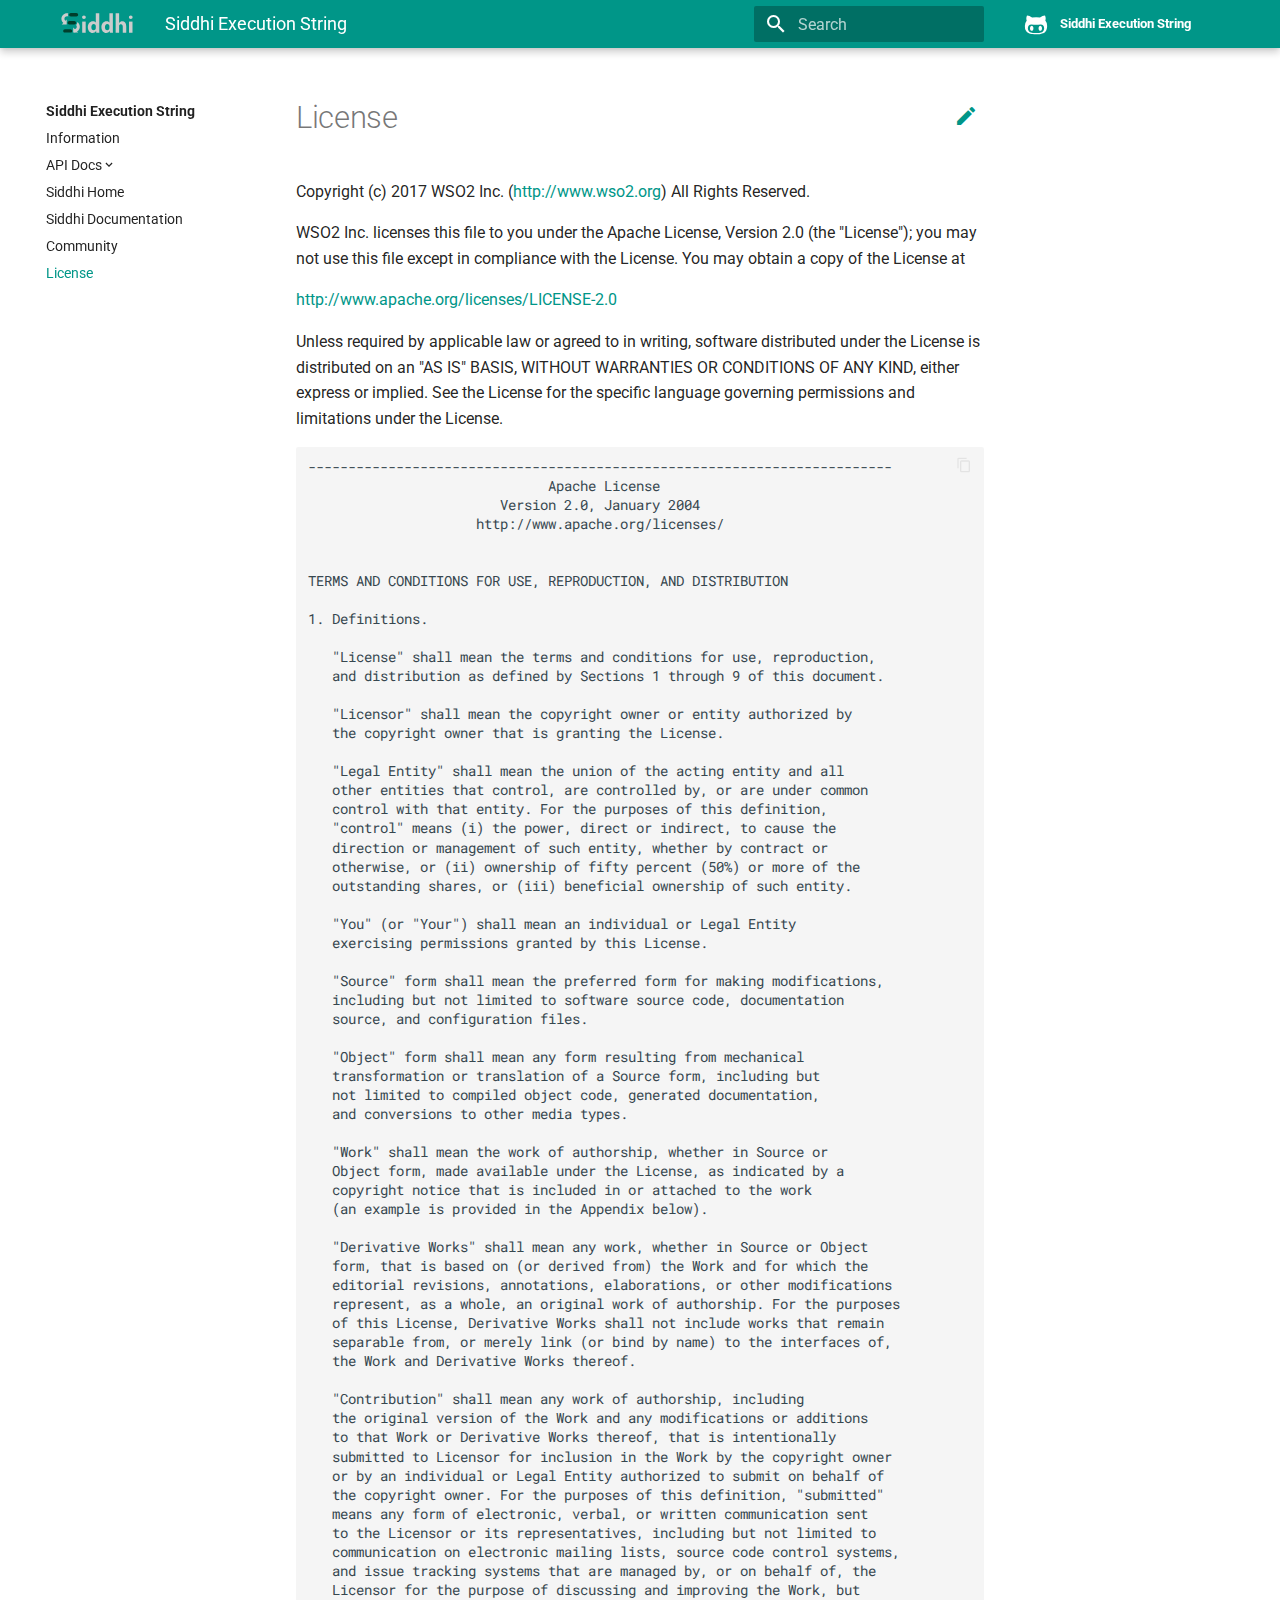
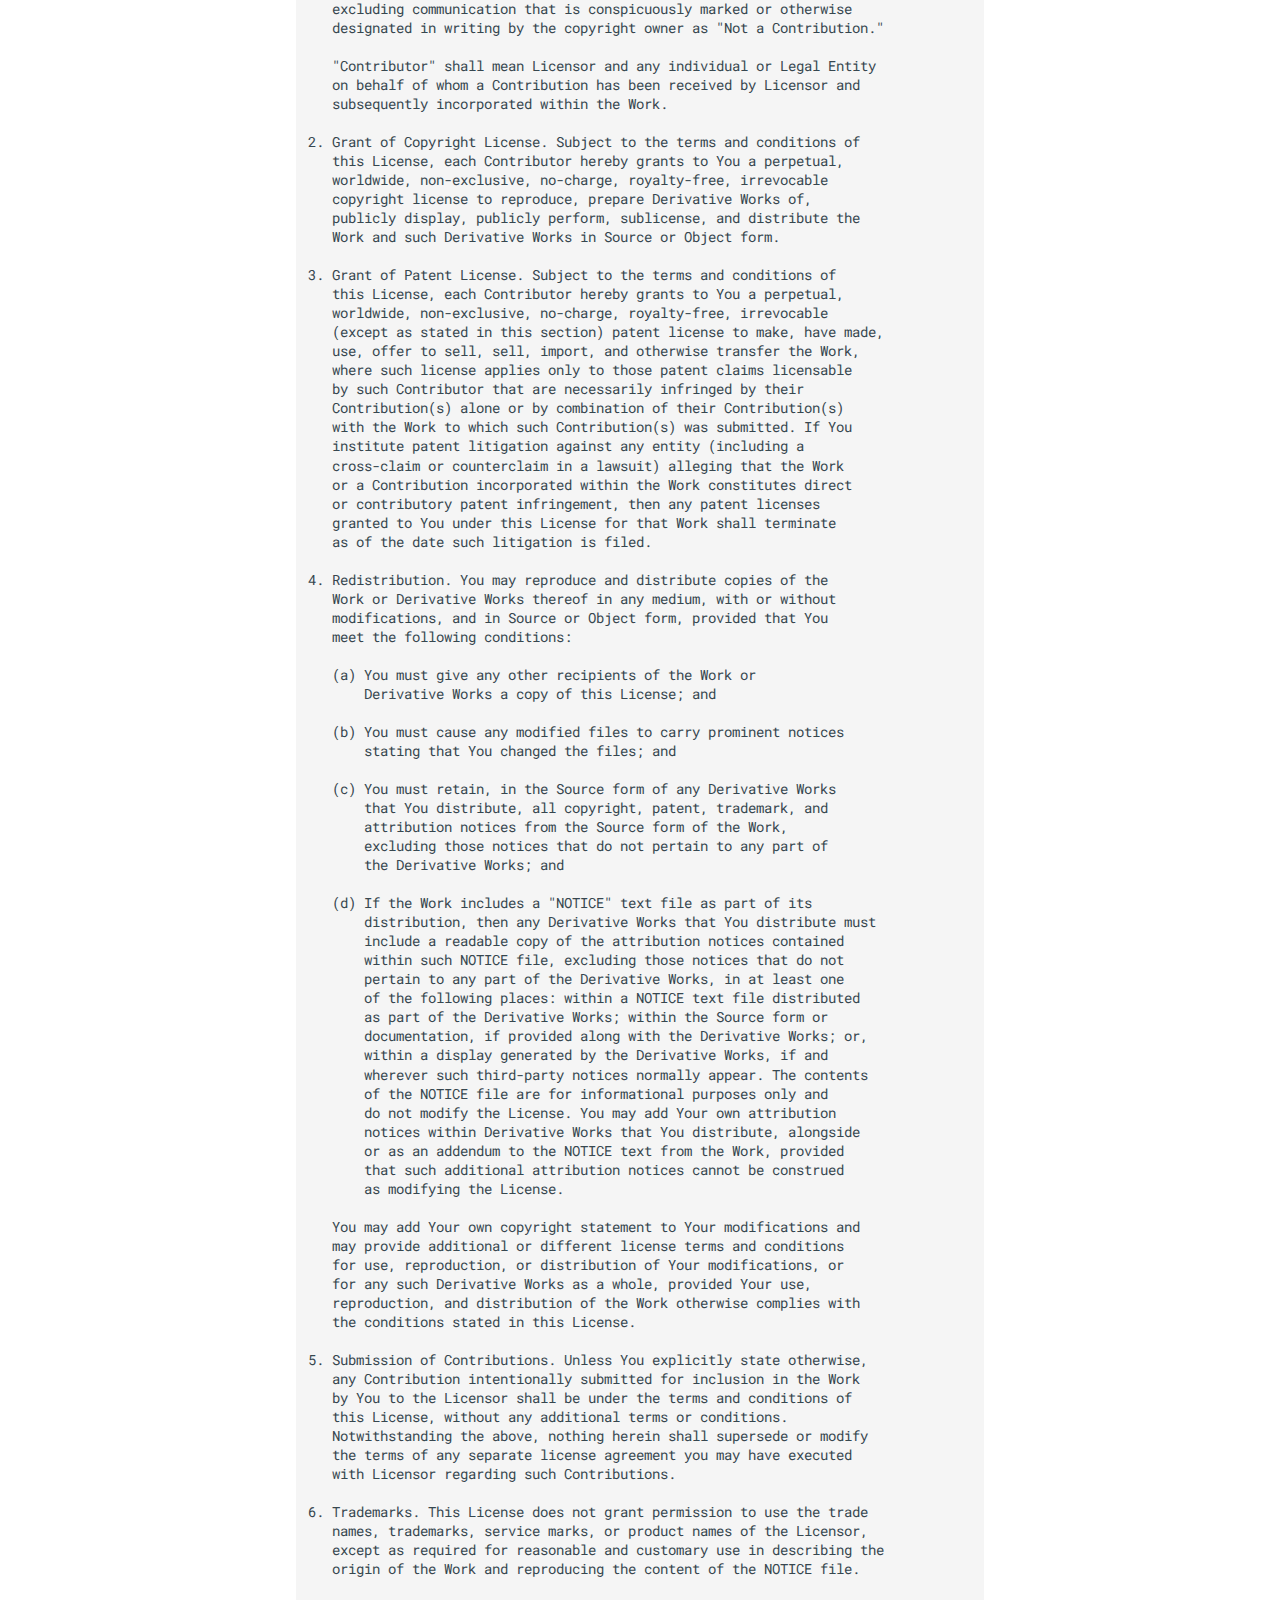
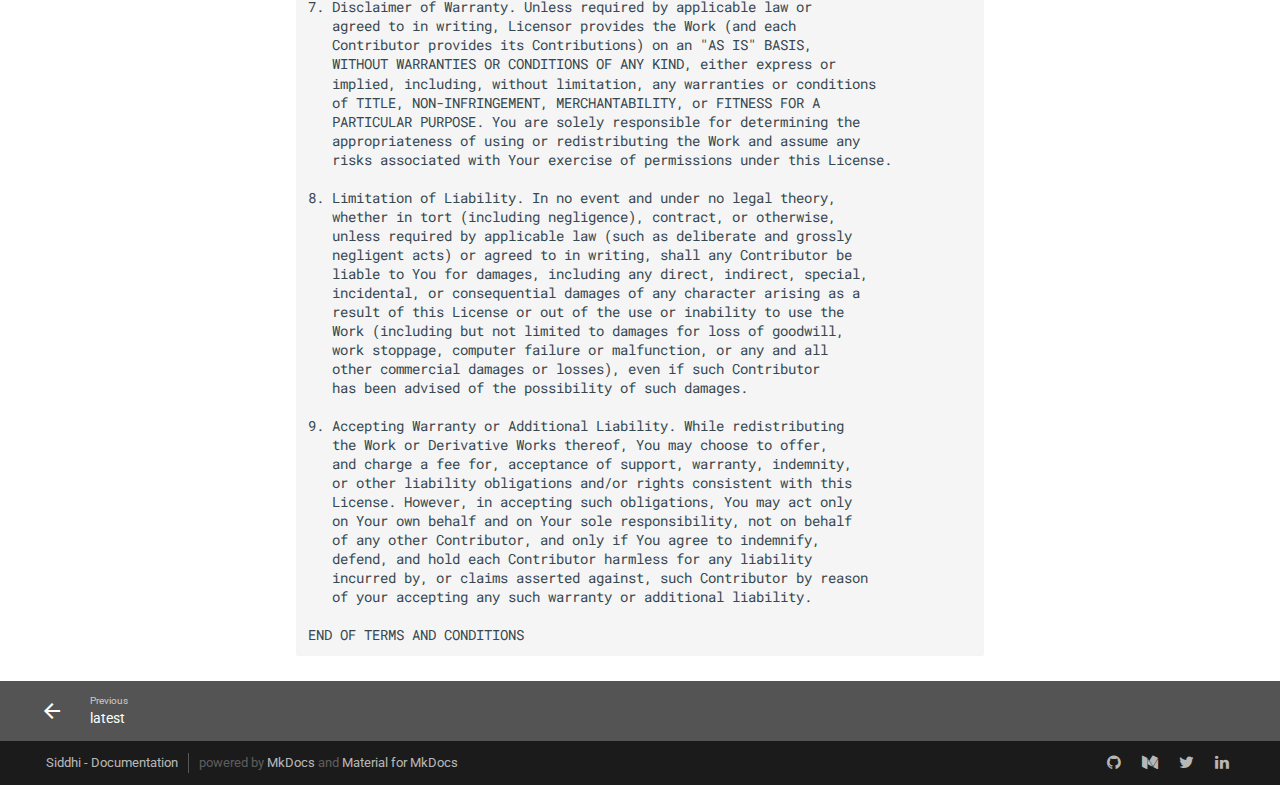
==== license/index.html @ 12981ea2 "Deployed dd63708 with MkDocs version: 1.0.4" ====
<!doctype html><html lang="en" class="no-js"><head><meta charset="utf-8"><meta name="viewport" content="width=device-width,initial-scale=1"><meta http-equiv="x-ua-compatible" content="ie=edge"><meta name="description" content="Siddhi Execution String Extension"><meta name="lang:clipboard.copy" content="Copy to clipboard"><meta name="lang:clipboard.copied" content="Copied to clipboard"><meta name="lang:search.language" content="en"><meta name="lang:search.pipeline.stopwords" content="True"><meta name="lang:search.pipeline.trimmer" content="True"><meta name="lang:search.result.none" content="No matching documents"><meta name="lang:search.result.one" content="1 matching document"><meta name="lang:search.result.other" content="# matching documents"><meta name="lang:search.tokenizer" content="[\s\-]+"><link rel="shortcut icon" href="../images/favicon.ico"><meta name="generator" content="mkdocs-1.0.4, mkdocs-material-4.3.0"><title>License - Siddhi Execution String</title><link rel="stylesheet" href="../assets/stylesheets/application.4031d38b.css"><link rel="stylesheet" href="../assets/stylesheets/application-palette.224b79ff.css"><meta name="theme-color" content="#009688"><script src="../assets/javascripts/modernizr.74668098.js"></script><link href="https://fonts.gstatic.com" rel="preconnect" crossorigin><link rel="stylesheet" href="https://fonts.googleapis.com/css?family=Roboto:300,400,400i,700|Roboto+Mono&display=swap"><style>body,input{font-family:"Roboto","Helvetica Neue",Helvetica,Arial,sans-serif}code,kbd,pre{font-family:"Roboto Mono","Courier New",Courier,monospace}</style><link rel="stylesheet" href="../assets/fonts/material-icons.css"><link rel="stylesheet" href="../stylesheets/extra.css"><script>window.ga = window.ga || function() {
    (ga.q = ga.q || []).push(arguments)
  }
  ga.l = +new Date
  /* Setup integration and send page view */
  ga("create", "UA-103065-28", "auto")
  ga("set", "anonymizeIp", true)
  ga("send", "pageview")
  /* Register handler to log search on blur */
  document.addEventListener("DOMContentLoaded", () => {
    if (document.forms.search) {
      var query = document.forms.search.query
      query.addEventListener("blur", function() {
        if (this.value) {
          var path = document.location.pathname;
          ga("send", "pageview", path + "?q=" + this.value)
        }
      })
    }
  })</script><script async src="https://www.google-analytics.com/analytics.js"></script></head><body dir="ltr" data-md-color-primary="teal" data-md-color-accent="teal"><svg class="md-svg"><defs><svg xmlns="http://www.w3.org/2000/svg" width="416" height="448" viewBox="0 0 416 448" id="__github"><path fill="currentColor" d="M160 304q0 10-3.125 20.5t-10.75 19T128 352t-18.125-8.5-10.75-19T96 304t3.125-20.5 10.75-19T128 256t18.125 8.5 10.75 19T160 304zm160 0q0 10-3.125 20.5t-10.75 19T288 352t-18.125-8.5-10.75-19T256 304t3.125-20.5 10.75-19T288 256t18.125 8.5 10.75 19T320 304zm40 0q0-30-17.25-51T296 232q-10.25 0-48.75 5.25Q229.5 240 208 240t-39.25-2.75Q130.75 232 120 232q-29.5 0-46.75 21T56 304q0 22 8 38.375t20.25 25.75 30.5 15 35 7.375 37.25 1.75h42q20.5 0 37.25-1.75t35-7.375 30.5-15 20.25-25.75T360 304zm56-44q0 51.75-15.25 82.75-9.5 19.25-26.375 33.25t-35.25 21.5-42.5 11.875-42.875 5.5T212 416q-19.5 0-35.5-.75t-36.875-3.125-38.125-7.5-34.25-12.875T37 371.5t-21.5-28.75Q0 312 0 260q0-59.25 34-99-6.75-20.5-6.75-42.5 0-29 12.75-54.5 27 0 47.5 9.875t47.25 30.875Q171.5 96 212 96q37 0 70 8 26.25-20.5 46.75-30.25T376 64q12.75 25.5 12.75 54.5 0 21.75-6.75 42 34 40 34 99.5z"/></svg></defs></svg> <input class="md-toggle" data-md-toggle="drawer" type="checkbox" id="__drawer" autocomplete="off"> <input class="md-toggle" data-md-toggle="search" type="checkbox" id="__search" autocomplete="off"> <label class="md-overlay" data-md-component="overlay" for="__drawer"></label><header class="md-header" data-md-component="header"><nav class="md-header-nav md-grid"><div class="md-flex"><div class="md-flex__cell md-flex__cell--shrink"><a href=".." title="Siddhi Execution String" class="md-header-nav__button md-logo"><img src="../images/siddhi-logo.svg" width="24" height="24"></a></div><div class="md-flex__cell md-flex__cell--shrink"><label class="md-icon md-icon--menu md-header-nav__button" for="__drawer"></label></div><div class="md-flex__cell md-flex__cell--stretch"><div class="md-flex__ellipsis md-header-nav__title" data-md-component="title"><span class="md-header-nav__topic">Siddhi Execution String</span><span class="md-header-nav__topic">License</span></div></div><div class="md-flex__cell md-flex__cell--shrink"><label class="md-icon md-icon--search md-header-nav__button" for="__search"></label><div class="md-search" data-md-component="search" role="dialog"><label class="md-search__overlay" for="__search"></label><div class="md-search__inner" role="search"><form class="md-search__form" name="search"><input type="text" class="md-search__input" name="query" placeholder="Search" autocapitalize="off" autocorrect="off" autocomplete="off" spellcheck="false" data-md-component="query" data-md-state="active"> <label class="md-icon md-search__icon" for="__search"></label> <button type="reset" class="md-icon md-search__icon" data-md-component="reset" tabindex="-1">&#xE5CD;</button></form><div class="md-search__output"><div class="md-search__scrollwrap" data-md-scrollfix><div class="md-search-result" data-md-component="result"><div class="md-search-result__meta">Type to start searching</div><ol class="md-search-result__list"></ol></div></div></div></div></div></div><div class="md-flex__cell md-flex__cell--shrink"><div class="md-header-nav__source"><a href="https://github.com/siddhi-io/siddhi-execution-string/" title="Go to repository" class="md-source" data-md-source="github"><div class="md-source__icon"><svg viewBox="0 0 24 24" width="24" height="24"><use xlink:href="#__github" width="24" height="24"></use></svg></div><div class="md-source__repository">Siddhi Execution String</div></a></div></div></div></nav></header><div class="md-container"><main class="md-main"><div class="md-main__inner md-grid" data-md-component="container"><div class="md-sidebar md-sidebar--primary" data-md-component="navigation"><div class="md-sidebar__scrollwrap"><div class="md-sidebar__inner"><nav class="md-nav md-nav--primary" data-md-level="0"><label class="md-nav__title md-nav__title--site" for="__drawer"><a href=".." title="Siddhi Execution String" class="md-nav__button md-logo"><img src="../images/siddhi-logo.svg" width="48" height="48"></a>Siddhi Execution String</label><div class="md-nav__source"><a href="https://github.com/siddhi-io/siddhi-execution-string/" title="Go to repository" class="md-source" data-md-source="github"><div class="md-source__icon"><svg viewBox="0 0 24 24" width="24" height="24"><use xlink:href="#__github" width="24" height="24"></use></svg></div><div class="md-source__repository">Siddhi Execution String</div></a></div><ul class="md-nav__list" data-md-scrollfix><li class="md-nav__item"><a href=".." title="Information" class="md-nav__link">Information</a></li><li class="md-nav__item md-nav__item--nested"><input class="md-toggle md-nav__toggle" data-md-toggle="nav-2" type="checkbox" id="nav-2"><label class="md-nav__link" for="nav-2">API Docs</label><nav class="md-nav" data-md-component="collapsible" data-md-level="1"><label class="md-nav__title" for="nav-2">API Docs</label><ul class="md-nav__list" data-md-scrollfix><li class="md-nav__item"><a href="../api/4.0.12/" title="4.0.12" class="md-nav__link">4.0.12</a></li><li class="md-nav__item"><a href="../api/4.0.11/" title="4.0.11" class="md-nav__link">4.0.11</a></li><li class="md-nav__item"><a href="../api/4.0.10/" title="4.0.10" class="md-nav__link">4.0.10</a></li><li class="md-nav__item"><a href="../api/4.0.9/" title="4.0.9" class="md-nav__link">4.0.9</a></li><li class="md-nav__item"><a href="../api/4.0.8/" title="4.0.8" class="md-nav__link">4.0.8</a></li><li class="md-nav__item"><a href="../api/4.0.7/" title="4.0.7" class="md-nav__link">4.0.7</a></li><li class="md-nav__item"><a href="../api/4.0.6/" title="4.0.6" class="md-nav__link">4.0.6</a></li><li class="md-nav__item"><a href="../api/4.0.5/" title="4.0.5" class="md-nav__link">4.0.5</a></li><li class="md-nav__item"><a href="../api/latest/" title="latest" class="md-nav__link">latest</a></li></ul></nav></li><li class="md-nav__item"><a href="https://siddhi.io/" title="Siddhi Home" class="md-nav__link">Siddhi Home</a></li><li class="md-nav__item"><a href="https://siddhi.io/redirect/docs.html" title="Siddhi Documentation" class="md-nav__link">Siddhi Documentation</a></li><li class="md-nav__item"><a href="https://siddhi.io/community/" title="Community" class="md-nav__link">Community</a></li><li class="md-nav__item md-nav__item--active"><input class="md-toggle md-nav__toggle" data-md-toggle="toc" type="checkbox" id="__toc"><a href="./" title="License" class="md-nav__link md-nav__link--active">License</a></li></ul></nav></div></div></div><div class="md-content"><article class="md-content__inner md-typeset"><a href="https://github.com/siddhi-io/siddhi-execution-string/blob/master/license.md" title="Edit this page" class="md-icon md-content__icon">&#xE3C9;</a><h1>License</h1><p>Copyright (c) 2017 WSO2 Inc. (<a href="http://www.wso2.org">http://www.wso2.org</a>) All Rights Reserved.</p>
<p>WSO2 Inc. licenses this file to you under the Apache License,
Version 2.0 (the "License"); you may not use this file except
in compliance with the License.
You may obtain a copy of the License at</p>
<p><a href="http://www.apache.org/licenses/LICENSE-2.0">http://www.apache.org/licenses/LICENSE-2.0</a></p>
<p>Unless required by applicable law or agreed to in writing,
software distributed under the License is distributed on an
"AS IS" BASIS, WITHOUT WARRANTIES OR CONDITIONS OF ANY
KIND, either express or implied.  See the License for the
specific language governing permissions and limitations
under the License.</p>
<pre><code>-------------------------------------------------------------------------
                              Apache License
                        Version 2.0, January 2004
                     http://www.apache.org/licenses/


TERMS AND CONDITIONS FOR USE, REPRODUCTION, AND DISTRIBUTION

1. Definitions.

   &quot;License&quot; shall mean the terms and conditions for use, reproduction,
   and distribution as defined by Sections 1 through 9 of this document.

   &quot;Licensor&quot; shall mean the copyright owner or entity authorized by
   the copyright owner that is granting the License.

   &quot;Legal Entity&quot; shall mean the union of the acting entity and all
   other entities that control, are controlled by, or are under common
   control with that entity. For the purposes of this definition,
   &quot;control&quot; means (i) the power, direct or indirect, to cause the
   direction or management of such entity, whether by contract or
   otherwise, or (ii) ownership of fifty percent (50%) or more of the
   outstanding shares, or (iii) beneficial ownership of such entity.

   &quot;You&quot; (or &quot;Your&quot;) shall mean an individual or Legal Entity
   exercising permissions granted by this License.

   &quot;Source&quot; form shall mean the preferred form for making modifications,
   including but not limited to software source code, documentation
   source, and configuration files.

   &quot;Object&quot; form shall mean any form resulting from mechanical
   transformation or translation of a Source form, including but
   not limited to compiled object code, generated documentation,
   and conversions to other media types.

   &quot;Work&quot; shall mean the work of authorship, whether in Source or
   Object form, made available under the License, as indicated by a
   copyright notice that is included in or attached to the work
   (an example is provided in the Appendix below).

   &quot;Derivative Works&quot; shall mean any work, whether in Source or Object
   form, that is based on (or derived from) the Work and for which the
   editorial revisions, annotations, elaborations, or other modifications
   represent, as a whole, an original work of authorship. For the purposes
   of this License, Derivative Works shall not include works that remain
   separable from, or merely link (or bind by name) to the interfaces of,
   the Work and Derivative Works thereof.

   &quot;Contribution&quot; shall mean any work of authorship, including
   the original version of the Work and any modifications or additions
   to that Work or Derivative Works thereof, that is intentionally
   submitted to Licensor for inclusion in the Work by the copyright owner
   or by an individual or Legal Entity authorized to submit on behalf of
   the copyright owner. For the purposes of this definition, &quot;submitted&quot;
   means any form of electronic, verbal, or written communication sent
   to the Licensor or its representatives, including but not limited to
   communication on electronic mailing lists, source code control systems,
   and issue tracking systems that are managed by, or on behalf of, the
   Licensor for the purpose of discussing and improving the Work, but
   excluding communication that is conspicuously marked or otherwise
   designated in writing by the copyright owner as &quot;Not a Contribution.&quot;

   &quot;Contributor&quot; shall mean Licensor and any individual or Legal Entity
   on behalf of whom a Contribution has been received by Licensor and
   subsequently incorporated within the Work.

2. Grant of Copyright License. Subject to the terms and conditions of
   this License, each Contributor hereby grants to You a perpetual,
   worldwide, non-exclusive, no-charge, royalty-free, irrevocable
   copyright license to reproduce, prepare Derivative Works of,
   publicly display, publicly perform, sublicense, and distribute the
   Work and such Derivative Works in Source or Object form.

3. Grant of Patent License. Subject to the terms and conditions of
   this License, each Contributor hereby grants to You a perpetual,
   worldwide, non-exclusive, no-charge, royalty-free, irrevocable
   (except as stated in this section) patent license to make, have made,
   use, offer to sell, sell, import, and otherwise transfer the Work,
   where such license applies only to those patent claims licensable
   by such Contributor that are necessarily infringed by their
   Contribution(s) alone or by combination of their Contribution(s)
   with the Work to which such Contribution(s) was submitted. If You
   institute patent litigation against any entity (including a
   cross-claim or counterclaim in a lawsuit) alleging that the Work
   or a Contribution incorporated within the Work constitutes direct
   or contributory patent infringement, then any patent licenses
   granted to You under this License for that Work shall terminate
   as of the date such litigation is filed.

4. Redistribution. You may reproduce and distribute copies of the
   Work or Derivative Works thereof in any medium, with or without
   modifications, and in Source or Object form, provided that You
   meet the following conditions:

   (a) You must give any other recipients of the Work or
       Derivative Works a copy of this License; and

   (b) You must cause any modified files to carry prominent notices
       stating that You changed the files; and

   (c) You must retain, in the Source form of any Derivative Works
       that You distribute, all copyright, patent, trademark, and
       attribution notices from the Source form of the Work,
       excluding those notices that do not pertain to any part of
       the Derivative Works; and

   (d) If the Work includes a &quot;NOTICE&quot; text file as part of its
       distribution, then any Derivative Works that You distribute must
       include a readable copy of the attribution notices contained
       within such NOTICE file, excluding those notices that do not
       pertain to any part of the Derivative Works, in at least one
       of the following places: within a NOTICE text file distributed
       as part of the Derivative Works; within the Source form or
       documentation, if provided along with the Derivative Works; or,
       within a display generated by the Derivative Works, if and
       wherever such third-party notices normally appear. The contents
       of the NOTICE file are for informational purposes only and
       do not modify the License. You may add Your own attribution
       notices within Derivative Works that You distribute, alongside
       or as an addendum to the NOTICE text from the Work, provided
       that such additional attribution notices cannot be construed
       as modifying the License.

   You may add Your own copyright statement to Your modifications and
   may provide additional or different license terms and conditions
   for use, reproduction, or distribution of Your modifications, or
   for any such Derivative Works as a whole, provided Your use,
   reproduction, and distribution of the Work otherwise complies with
   the conditions stated in this License.

5. Submission of Contributions. Unless You explicitly state otherwise,
   any Contribution intentionally submitted for inclusion in the Work
   by You to the Licensor shall be under the terms and conditions of
   this License, without any additional terms or conditions.
   Notwithstanding the above, nothing herein shall supersede or modify
   the terms of any separate license agreement you may have executed
   with Licensor regarding such Contributions.

6. Trademarks. This License does not grant permission to use the trade
   names, trademarks, service marks, or product names of the Licensor,
   except as required for reasonable and customary use in describing the
   origin of the Work and reproducing the content of the NOTICE file.

7. Disclaimer of Warranty. Unless required by applicable law or
   agreed to in writing, Licensor provides the Work (and each
   Contributor provides its Contributions) on an &quot;AS IS&quot; BASIS,
   WITHOUT WARRANTIES OR CONDITIONS OF ANY KIND, either express or
   implied, including, without limitation, any warranties or conditions
   of TITLE, NON-INFRINGEMENT, MERCHANTABILITY, or FITNESS FOR A
   PARTICULAR PURPOSE. You are solely responsible for determining the
   appropriateness of using or redistributing the Work and assume any
   risks associated with Your exercise of permissions under this License.

8. Limitation of Liability. In no event and under no legal theory,
   whether in tort (including negligence), contract, or otherwise,
   unless required by applicable law (such as deliberate and grossly
   negligent acts) or agreed to in writing, shall any Contributor be
   liable to You for damages, including any direct, indirect, special,
   incidental, or consequential damages of any character arising as a
   result of this License or out of the use or inability to use the
   Work (including but not limited to damages for loss of goodwill,
   work stoppage, computer failure or malfunction, or any and all
   other commercial damages or losses), even if such Contributor
   has been advised of the possibility of such damages.

9. Accepting Warranty or Additional Liability. While redistributing
   the Work or Derivative Works thereof, You may choose to offer,
   and charge a fee for, acceptance of support, warranty, indemnity,
   or other liability obligations and/or rights consistent with this
   License. However, in accepting such obligations, You may act only
   on Your own behalf and on Your sole responsibility, not on behalf
   of any other Contributor, and only if You agree to indemnify,
   defend, and hold each Contributor harmless for any liability
   incurred by, or claims asserted against, such Contributor by reason
   of your accepting any such warranty or additional liability.

END OF TERMS AND CONDITIONS
</code></pre></article></div></div></main><footer class="md-footer"><div class="md-footer-nav"><nav class="md-footer-nav__inner md-grid"><a href="../api/latest/" title="latest" class="md-flex md-footer-nav__link md-footer-nav__link--prev" rel="prev"><div class="md-flex__cell md-flex__cell--shrink"><i class="md-icon md-icon--arrow-back md-footer-nav__button"></i></div><div class="md-flex__cell md-flex__cell--stretch md-footer-nav__title"><span class="md-flex__ellipsis"><span class="md-footer-nav__direction">Previous</span>latest</span></div></a></nav></div><div class="md-footer-meta md-typeset"><div class="md-footer-meta__inner md-grid"><div class="md-footer-copyright"><div class="md-footer-copyright__highlight">Siddhi - Documentation</div>powered by <a href="https://www.mkdocs.org">MkDocs</a> and <a href="https://squidfunk.github.io/mkdocs-material/">Material for MkDocs</a></div><div class="md-footer-social"><link rel="stylesheet" href="../assets/fonts/font-awesome.css"> <a href="https://github.com/siddhi-io/siddhi" class="md-footer-social__link fa fa-github"></a>  <a href="https://medium.com/siddhi-io" class="md-footer-social__link fa fa-medium"></a>  <a href="https://twitter.com/siddhi_io" class="md-footer-social__link fa fa-twitter"></a>  <a href="https://www.linkedin.com/groups/13553064" class="md-footer-social__link fa fa-linkedin"></a> </div></div></div></footer></div><script src="../assets/javascripts/application.b260a35d.js"></script><script>app.initialize({version:"1.0.4",url:{base:".."}})</script></body></html>
---- assets/stylesheets/application.4031d38b.css ----
@charset "UTF-8";html{box-sizing:border-box}*,:after,:before{box-sizing:inherit}html{-webkit-text-size-adjust:none;-moz-text-size-adjust:none;-ms-text-size-adjust:none;text-size-adjust:none}body{margin:0}hr{overflow:visible;box-sizing:content-box}a{-webkit-text-decoration-skip:objects}a,button,input,label{-webkit-tap-highlight-color:transparent}a{color:inherit;text-decoration:none}small,sub,sup{font-size:80%}sub,sup{position:relative;line-height:0;vertical-align:baseline}sub{bottom:-.25em}sup{top:-.5em}img{border-style:none}table{border-collapse:separate;border-spacing:0}td,th{font-weight:400;vertical-align:top}button{margin:0;padding:0;border:0;outline-style:none;background:transparent;font-size:inherit}input{border:0;outline:0}.md-clipboard:before,.md-icon,.md-nav__button,.md-nav__link:after,.md-nav__title:before,.md-search-result__article--document:before,.md-source-file:before,.md-typeset .admonition>.admonition-title:before,.md-typeset .admonition>summary:before,.md-typeset .critic.comment:before,.md-typeset .footnote-backref,.md-typeset .task-list-control .task-list-indicator:before,.md-typeset details>.admonition-title:before,.md-typeset details>summary:before,.md-typeset summary:after{font-family:Material Icons;font-style:normal;font-variant:normal;font-weight:400;line-height:1;text-transform:none;white-space:nowrap;speak:none;word-wrap:normal;direction:ltr}.md-content__icon,.md-footer-nav__button,.md-header-nav__button,.md-nav__button,.md-nav__title:before,.md-search-result__article--document:before{display:inline-block;margin:.2rem;padding:.4rem;font-size:1.2rem;cursor:pointer}.md-icon--arrow-back:before{content:""}.md-icon--arrow-forward:before{content:""}.md-icon--menu:before{content:""}.md-icon--search:before{content:""}[dir=rtl] .md-icon--arrow-back:before{content:""}[dir=rtl] .md-icon--arrow-forward:before{content:""}body{-webkit-font-smoothing:antialiased;-moz-osx-font-smoothing:grayscale}body,input{color:rgba(0,0,0,.87);-webkit-font-feature-settings:"kern","liga";font-feature-settings:"kern","liga";font-family:Helvetica Neue,Helvetica,Arial,sans-serif}code,kbd,pre{color:rgba(0,0,0,.87);-webkit-font-feature-settings:"kern";font-feature-settings:"kern";font-family:Courier New,Courier,monospace}.md-typeset{font-size:.8rem;line-height:1.6;-webkit-print-color-adjust:exact}.md-typeset blockquote,.md-typeset ol,.md-typeset p,.md-typeset ul{margin:1em 0}.md-typeset h1{margin:0 0 2rem;color:rgba(0,0,0,.54);font-size:1.5625rem;line-height:1.3}.md-typeset h1,.md-typeset h2{font-weight:300;letter-spacing:-.01em}.md-typeset h2{margin:2rem 0 .8rem;font-size:1.25rem;line-height:1.4}.md-typeset h3{margin:1.6rem 0 .8rem;font-size:1rem;font-weight:400;letter-spacing:-.01em;line-height:1.5}.md-typeset h2+h3{margin-top:.8rem}.md-typeset h4{font-size:.8rem}.md-typeset h4,.md-typeset h5,.md-typeset h6{margin:.8rem 0;font-weight:700;letter-spacing:-.01em}.md-typeset h5,.md-typeset h6{color:rgba(0,0,0,.54);font-size:.64rem}.md-typeset h5{text-transform:uppercase}.md-typeset hr{margin:1.5em 0;border-bottom:.05rem dotted rgba(0,0,0,.26)}.md-typeset a{color:#3f51b5;word-break:break-word}.md-typeset a,.md-typeset a:before{transition:color .125s}.md-typeset a:active,.md-typeset a:hover{color:#536dfe}.md-typeset code,.md-typeset pre{background-color:hsla(0,0%,92.5%,.5);color:#37474f;font-size:85%;direction:ltr}.md-typeset code{margin:0 .29412em;padding:.07353em 0;border-radius:.1rem;box-shadow:.29412em 0 0 hsla(0,0%,92.5%,.5),-.29412em 0 0 hsla(0,0%,92.5%,.5);word-break:break-word;-webkit-box-decoration-break:clone;box-decoration-break:clone}.md-typeset h1 code,.md-typeset h2 code,.md-typeset h3 code,.md-typeset h4 code,.md-typeset h5 code,.md-typeset h6 code{margin:0;background-color:transparent;box-shadow:none}.md-typeset a>code{margin:inherit;padding:inherit;border-radius:initial;background-color:inherit;color:inherit;box-shadow:none}.md-typeset pre{position:relative;margin:1em 0;border-radius:.1rem;line-height:1.4;-webkit-overflow-scrolling:touch}.md-typeset pre>code{display:block;margin:0;padding:.525rem .6rem;background-color:transparent;font-size:inherit;box-shadow:none;-webkit-box-decoration-break:slice;box-decoration-break:slice;overflow:auto}.md-typeset pre>code::-webkit-scrollbar{width:.2rem;height:.2rem}.md-typeset pre>code::-webkit-scrollbar-thumb{background-color:rgba(0,0,0,.26)}.md-typeset pre>code::-webkit-scrollbar-thumb:hover{background-color:#536dfe}.md-typeset kbd{padding:0 .29412em;border-radius:.15rem;border:.05rem solid #c9c9c9;border-bottom-color:#bcbcbc;background-color:#fcfcfc;color:#555;font-size:85%;box-shadow:0 .05rem 0 #b0b0b0;word-break:break-word}.md-typeset mark{margin:0 .25em;padding:.0625em 0;border-radius:.1rem;background-color:rgba(255,235,59,.5);box-shadow:.25em 0 0 rgba(255,235,59,.5),-.25em 0 0 rgba(255,235,59,.5);word-break:break-word;-webkit-box-decoration-break:clone;box-decoration-break:clone}.md-typeset abbr{border-bottom:.05rem dotted rgba(0,0,0,.54);text-decoration:none;cursor:help}.md-typeset small{opacity:.75}.md-typeset sub,.md-typeset sup{margin-left:.07812em}[dir=rtl] .md-typeset sub,[dir=rtl] .md-typeset sup{margin-right:.07812em;margin-left:0}.md-typeset blockquote{padding-left:.6rem;border-left:.2rem solid rgba(0,0,0,.26);color:rgba(0,0,0,.54)}[dir=rtl] .md-typeset blockquote{padding-right:.6rem;padding-left:0;border-right:.2rem solid rgba(0,0,0,.26);border-left:initial}.md-typeset ul{list-style-type:disc}.md-typeset ol,.md-typeset ul{margin-left:.625em;padding:0}[dir=rtl] .md-typeset ol,[dir=rtl] .md-typeset ul{margin-right:.625em;margin-left:0}.md-typeset ol ol,.md-typeset ul ol{list-style-type:lower-alpha}.md-typeset ol ol ol,.md-typeset ul ol ol{list-style-type:lower-roman}.md-typeset ol li,.md-typeset ul li{margin-bottom:.5em;margin-left:1.25em}[dir=rtl] .md-typeset ol li,[dir=rtl] .md-typeset ul li{margin-right:1.25em;margin-left:0}.md-typeset ol li blockquote,.md-typeset ol li p,.md-typeset ul li blockquote,.md-typeset ul li p{margin:.5em 0}.md-typeset ol li:last-child,.md-typeset ul li:last-child{margin-bottom:0}.md-typeset ol li ol,.md-typeset ol li ul,.md-typeset ul li ol,.md-typeset ul li ul{margin:.5em 0 .5em .625em}[dir=rtl] .md-typeset ol li ol,[dir=rtl] .md-typeset ol li ul,[dir=rtl] .md-typeset ul li ol,[dir=rtl] .md-typeset ul li ul{margin-right:.625em;margin-left:0}.md-typeset dd{margin:1em 0 1em 1.875em}[dir=rtl] .md-typeset dd{margin-right:1.875em;margin-left:0}.md-typeset iframe,.md-typeset img,.md-typeset svg{max-width:100%}.md-typeset table:not([class]){box-shadow:0 2px 2px 0 rgba(0,0,0,.14),0 1px 5px 0 rgba(0,0,0,.12),0 3px 1px -2px rgba(0,0,0,.2);display:inline-block;max-width:100%;border-radius:.1rem;font-size:.64rem;overflow:auto;-webkit-overflow-scrolling:touch}.md-typeset table:not([class])+*{margin-top:1.5em}.md-typeset table:not([class]) td:not([align]),.md-typeset table:not([class]) th:not([align]){text-align:left}[dir=rtl] .md-typeset table:not([class]) td:not([align]),[dir=rtl] .md-typeset table:not([class]) th:not([align]){text-align:right}.md-typeset table:not([class]) th{min-width:5rem;padding:.6rem .8rem;background-color:rgba(0,0,0,.54);color:#fff;vertical-align:top}.md-typeset table:not([class]) td{padding:.6rem .8rem;border-top:.05rem solid rgba(0,0,0,.07);vertical-align:top}.md-typeset table:not([class]) tr{transition:background-color .125s}.md-typeset table:not([class]) tr:hover{background-color:rgba(0,0,0,.035);box-shadow:inset 0 .05rem 0 #fff}.md-typeset table:not([class]) tr:first-child td{border-top:0}.md-typeset table:not([class]) a{word-break:normal}.md-typeset__scrollwrap{margin:1em -.8rem;overflow-x:auto;-webkit-overflow-scrolling:touch}.md-typeset .md-typeset__table{display:inline-block;margin-bottom:.5em;padding:0 .8rem}.md-typeset .md-typeset__table table{display:table;width:100%;margin:0;overflow:hidden}html{font-size:125%;overflow-x:hidden}body,html{height:100%}body{position:relative;font-size:.5rem}hr{display:block;height:.05rem;padding:0;border:0}.md-svg{display:none}.md-grid{max-width:61rem;margin-right:auto;margin-left:auto}.md-container,.md-main{overflow:auto}.md-container{display:table;width:100%;height:100%;padding-top:2.4rem;table-layout:fixed}.md-main{display:table-row;height:100%}.md-main__inner{height:100%;padding-top:1.5rem;padding-bottom:.05rem}.md-toggle{display:none}.md-overlay{position:fixed;top:0;width:0;height:0;transition:width 0s .25s,height 0s .25s,opacity .25s;background-color:rgba(0,0,0,.54);opacity:0;z-index:3}.md-flex{display:table}.md-flex__cell{display:table-cell;position:relative;vertical-align:top}.md-flex__cell--shrink{width:0}.md-flex__cell--stretch{display:table;width:100%;table-layout:fixed}.md-flex__ellipsis{display:table-cell;text-overflow:ellipsis;white-space:nowrap;overflow:hidden}.md-skip{position:fixed;width:.05rem;height:.05rem;margin:.5rem;padding:.3rem .5rem;-webkit-transform:translateY(.4rem);transform:translateY(.4rem);border-radius:.1rem;background-color:rgba(0,0,0,.87);color:#fff;font-size:.64rem;opacity:0;overflow:hidden}.md-skip:focus{width:auto;height:auto;clip:auto;-webkit-transform:translateX(0);transform:translateX(0);transition:opacity .175s 75ms,-webkit-transform .25s cubic-bezier(.4,0,.2,1);transition:transform .25s cubic-bezier(.4,0,.2,1),opacity .175s 75ms;transition:transform .25s cubic-bezier(.4,0,.2,1),opacity .175s 75ms,-webkit-transform .25s cubic-bezier(.4,0,.2,1);opacity:1;z-index:10}@page{margin:25mm}.md-clipboard{position:absolute;top:.3rem;right:.3rem;width:1.4rem;height:1.4rem;border-radius:.1rem;font-size:.8rem;cursor:pointer;z-index:1;-webkit-backface-visibility:hidden;backface-visibility:hidden}.md-clipboard:before{transition:color .25s,opacity .25s;color:rgba(0,0,0,.07);content:"\E14D"}.codehilite:hover .md-clipboard:before,.md-typeset .highlight:hover .md-clipboard:before,pre:hover .md-clipboard:before{color:rgba(0,0,0,.54)}.md-clipboard:focus:before,.md-clipboard:hover:before{color:#536dfe}.md-clipboard__message{display:block;position:absolute;top:0;right:1.7rem;padding:.3rem .5rem;-webkit-transform:translateX(.4rem);transform:translateX(.4rem);transition:opacity .175s,-webkit-transform .25s cubic-bezier(.9,.1,.9,0);transition:transform .25s cubic-bezier(.9,.1,.9,0),opacity .175s;transition:transform .25s cubic-bezier(.9,.1,.9,0),opacity .175s,-webkit-transform .25s cubic-bezier(.9,.1,.9,0);border-radius:.1rem;background-color:rgba(0,0,0,.54);color:#fff;font-size:.64rem;white-space:nowrap;opacity:0;pointer-events:none}.md-clipboard__message--active{-webkit-transform:translateX(0);transform:translateX(0);transition:opacity .175s 75ms,-webkit-transform .25s cubic-bezier(.4,0,.2,1);transition:transform .25s cubic-bezier(.4,0,.2,1),opacity .175s 75ms;transition:transform .25s cubic-bezier(.4,0,.2,1),opacity .175s 75ms,-webkit-transform .25s cubic-bezier(.4,0,.2,1);opacity:1;pointer-events:auto}.md-clipboard__message:before{content:attr(aria-label)}.md-clipboard__message:after{display:block;position:absolute;top:50%;right:-.2rem;width:0;margin-top:-.2rem;border-color:transparent rgba(0,0,0,.54);border-style:solid;border-width:.2rem 0 .2rem .2rem;content:""}.md-content__inner{margin:0 .8rem 1.2rem;padding-top:.6rem}.md-content__inner:before{display:block;height:.4rem;content:""}.md-content__inner>:last-child{margin-bottom:0}.md-content__icon{position:relative;margin:.4rem 0;padding:0;float:right}.md-typeset .md-content__icon{color:rgba(0,0,0,.26)}.md-header{position:fixed;top:0;right:0;left:0;height:2.4rem;transition:background-color .25s,color .25s;background-color:#3f51b5;color:#fff;box-shadow:none;z-index:2;-webkit-backface-visibility:hidden;backface-visibility:hidden}.no-js .md-header{transition:none;box-shadow:none}.md-header[data-md-state=shadow]{transition:background-color .25s,color .25s,box-shadow .25s;box-shadow:0 0 .2rem rgba(0,0,0,.1),0 .2rem .4rem rgba(0,0,0,.2)}.md-header-nav{padding:0 .2rem}.md-header-nav__button{position:relative;transition:opacity .25s;z-index:1}.md-header-nav__button:hover{opacity:.7}.md-header-nav__button.md-logo *{display:block}.no-js .md-header-nav__button.md-icon--search{display:none}.md-header-nav__topic{display:block;position:absolute;transition:opacity .15s,-webkit-transform .4s cubic-bezier(.1,.7,.1,1);transition:transform .4s cubic-bezier(.1,.7,.1,1),opacity .15s;transition:transform .4s cubic-bezier(.1,.7,.1,1),opacity .15s,-webkit-transform .4s cubic-bezier(.1,.7,.1,1);text-overflow:ellipsis;white-space:nowrap;overflow:hidden}.md-header-nav__topic+.md-header-nav__topic{-webkit-transform:translateX(1.25rem);transform:translateX(1.25rem);transition:opacity .15s,-webkit-transform .4s cubic-bezier(1,.7,.1,.1);transition:transform .4s cubic-bezier(1,.7,.1,.1),opacity .15s;transition:transform .4s cubic-bezier(1,.7,.1,.1),opacity .15s,-webkit-transform .4s cubic-bezier(1,.7,.1,.1);opacity:0;z-index:-1;pointer-events:none}[dir=rtl] .md-header-nav__topic+.md-header-nav__topic{-webkit-transform:translateX(-1.25rem);transform:translateX(-1.25rem)}.no-js .md-header-nav__topic{position:static}.no-js .md-header-nav__topic+.md-header-nav__topic{display:none}.md-header-nav__title{padding:0 1rem;font-size:.9rem;line-height:2.4rem}.md-header-nav__title[data-md-state=active] .md-header-nav__topic{-webkit-transform:translateX(-1.25rem);transform:translateX(-1.25rem);transition:opacity .15s,-webkit-transform .4s cubic-bezier(1,.7,.1,.1);transition:transform .4s cubic-bezier(1,.7,.1,.1),opacity .15s;transition:transform .4s cubic-bezier(1,.7,.1,.1),opacity .15s,-webkit-transform .4s cubic-bezier(1,.7,.1,.1);opacity:0;z-index:-1;pointer-events:none}[dir=rtl] .md-header-nav__title[data-md-state=active] .md-header-nav__topic{-webkit-transform:translateX(1.25rem);transform:translateX(1.25rem)}.md-header-nav__title[data-md-state=active] .md-header-nav__topic+.md-header-nav__topic{-webkit-transform:translateX(0);transform:translateX(0);transition:opacity .15s,-webkit-transform .4s cubic-bezier(.1,.7,.1,1);transition:transform .4s cubic-bezier(.1,.7,.1,1),opacity .15s;transition:transform .4s cubic-bezier(.1,.7,.1,1),opacity .15s,-webkit-transform .4s cubic-bezier(.1,.7,.1,1);opacity:1;z-index:0;pointer-events:auto}.md-header-nav__source{display:none}.md-hero{transition:background .25s;background-color:#3f51b5;color:#fff;font-size:1rem;overflow:hidden}.md-hero__inner{margin-top:1rem;padding:.8rem .8rem .4rem;transition:opacity .25s,-webkit-transform .4s cubic-bezier(.1,.7,.1,1);transition:transform .4s cubic-bezier(.1,.7,.1,1),opacity .25s;transition:transform .4s cubic-bezier(.1,.7,.1,1),opacity .25s,-webkit-transform .4s cubic-bezier(.1,.7,.1,1);transition-delay:.1s}[data-md-state=hidden] .md-hero__inner{pointer-events:none;-webkit-transform:translateY(.625rem);transform:translateY(.625rem);transition:opacity .1s 0s,-webkit-transform 0s .4s;transition:transform 0s .4s,opacity .1s 0s;transition:transform 0s .4s,opacity .1s 0s,-webkit-transform 0s .4s;opacity:0}.md-hero--expand .md-hero__inner{margin-bottom:1.2rem}.md-footer-nav{background-color:rgba(0,0,0,.87);color:#fff}.md-footer-nav__inner{padding:.2rem;overflow:auto}.md-footer-nav__link{padding-top:1.4rem;padding-bottom:.4rem;transition:opacity .25s}.md-footer-nav__link:hover{opacity:.7}.md-footer-nav__link--prev{width:25%;float:left}[dir=rtl] .md-footer-nav__link--prev{float:right}.md-footer-nav__link--next{width:75%;float:right;text-align:right}[dir=rtl] .md-footer-nav__link--next{float:left;text-align:left}.md-footer-nav__button{transition:background .25s}.md-footer-nav__title{position:relative;padding:0 1rem;font-size:.9rem;line-height:2.4rem}.md-footer-nav__direction{position:absolute;right:0;left:0;margin-top:-1rem;padding:0 1rem;color:hsla(0,0%,100%,.7);font-size:.75rem}.md-footer-meta{background-color:rgba(0,0,0,.895)}.md-footer-meta__inner{padding:.2rem;overflow:auto}html .md-footer-meta.md-typeset a{color:hsla(0,0%,100%,.7)}html .md-footer-meta.md-typeset a:focus,html .md-footer-meta.md-typeset a:hover{color:#fff}.md-footer-copyright{margin:0 .6rem;padding:.4rem 0;color:hsla(0,0%,100%,.3);font-size:.64rem}.md-footer-copyright__highlight{color:hsla(0,0%,100%,.7)}.md-footer-social{margin:0 .4rem;padding:.2rem 0 .6rem}.md-footer-social__link{display:inline-block;width:1.6rem;height:1.6rem;font-size:.8rem;text-align:center}.md-footer-social__link:before{line-height:1.9}.md-nav{font-size:.7rem;line-height:1.3}.md-nav__title{display:block;padding:0 .6rem;font-weight:700;text-overflow:ellipsis;overflow:hidden}.md-nav__title:before{display:none;content:"\E5C4"}[dir=rtl] .md-nav__title:before{content:"\E5C8"}.md-nav__title .md-nav__button{display:none}.md-nav__list{margin:0;padding:0;list-style:none}.md-nav__item{padding:0 .6rem}.md-nav__item:last-child{padding-bottom:.6rem}.md-nav__item .md-nav__item{padding-right:0}[dir=rtl] .md-nav__item .md-nav__item{padding-right:.6rem;padding-left:0}.md-nav__item .md-nav__item:last-child{padding-bottom:0}.md-nav__button img{width:100%;height:auto}.md-nav__link{display:block;margin-top:.625em;transition:color .125s;text-overflow:ellipsis;cursor:pointer;overflow:hidden}.md-nav__item--nested>.md-nav__link:after{content:"\E313"}html .md-nav__link[for=__toc],html .md-nav__link[for=__toc]+.md-nav__link:after,html .md-nav__link[for=__toc]~.md-nav{display:none}.md-nav__link[data-md-state=blur]{color:rgba(0,0,0,.54)}.md-nav__link--active,.md-nav__link:active{color:#3f51b5}.md-nav__item--nested>.md-nav__link{color:inherit}.md-nav__link:focus,.md-nav__link:hover{color:#536dfe}.md-nav__source,.no-js .md-search{display:none}.md-search__overlay{opacity:0;z-index:1}.md-search__form{position:relative}.md-search__input{position:relative;padding:0 2.2rem 0 3.6rem;text-overflow:ellipsis;z-index:2}[dir=rtl] .md-search__input{padding:0 3.6rem 0 2.2rem}.md-search__input::-webkit-input-placeholder{transition:color .25s cubic-bezier(.1,.7,.1,1)}.md-search__input:-ms-input-placeholder{transition:color .25s cubic-bezier(.1,.7,.1,1)}.md-search__input::-ms-input-placeholder{transition:color .25s cubic-bezier(.1,.7,.1,1)}.md-search__input::placeholder{transition:color .25s cubic-bezier(.1,.7,.1,1)}.md-search__input::-webkit-input-placeholder,.md-search__input~.md-search__icon{color:rgba(0,0,0,.54)}.md-search__input:-ms-input-placeholder,.md-search__input~.md-search__icon{color:rgba(0,0,0,.54)}.md-search__input::-ms-input-placeholder,.md-search__input~.md-search__icon{color:rgba(0,0,0,.54)}.md-search__input::placeholder,.md-search__input~.md-search__icon{color:rgba(0,0,0,.54)}.md-search__input::-ms-clear{display:none}.md-search__icon{position:absolute;transition:color .25s cubic-bezier(.1,.7,.1,1),opacity .25s;font-size:1.2rem;cursor:pointer;z-index:2}.md-search__icon:hover{opacity:.7}.md-search__icon[for=__search]{top:.3rem;left:.5rem}[dir=rtl] .md-search__icon[for=__search]{right:.5rem;left:auto}.md-search__icon[for=__search]:before{content:"\E8B6"}.md-search__icon[type=reset]{top:.3rem;right:.5rem;-webkit-transform:scale(.125);transform:scale(.125);transition:opacity .15s,-webkit-transform .15s cubic-bezier(.1,.7,.1,1);transition:transform .15s cubic-bezier(.1,.7,.1,1),opacity .15s;transition:transform .15s cubic-bezier(.1,.7,.1,1),opacity .15s,-webkit-transform .15s cubic-bezier(.1,.7,.1,1);opacity:0}[dir=rtl] .md-search__icon[type=reset]{right:auto;left:.5rem}[data-md-toggle=search]:checked~.md-header .md-search__input:valid~.md-search__icon[type=reset]{-webkit-transform:scale(1);transform:scale(1);opacity:1}[data-md-toggle=search]:checked~.md-header .md-search__input:valid~.md-search__icon[type=reset]:hover{opacity:.7}.md-search__output{position:absolute;width:100%;border-radius:0 0 .1rem .1rem;overflow:hidden;z-index:1}.md-search__scrollwrap{height:100%;background-color:#fff;box-shadow:inset 0 .05rem 0 rgba(0,0,0,.07);overflow-y:auto;-webkit-overflow-scrolling:touch}.md-search-result{color:rgba(0,0,0,.87);word-break:break-word}.md-search-result__meta{padding:0 .8rem;background-color:rgba(0,0,0,.07);color:rgba(0,0,0,.54);font-size:.64rem;line-height:1.8rem}.md-search-result__list{margin:0;padding:0;border-top:.05rem solid rgba(0,0,0,.07);list-style:none}.md-search-result__item{box-shadow:0 -.05rem 0 rgba(0,0,0,.07)}.md-search-result__link{display:block;transition:background .25s;outline:0;overflow:hidden}.md-search-result__link:hover,.md-search-result__link[data-md-state=active]{background-color:rgba(83,109,254,.1)}.md-search-result__link:hover .md-search-result__article:before,.md-search-result__link[data-md-state=active] .md-search-result__article:before{opacity:.7}.md-search-result__link:last-child .md-search-result__teaser{margin-bottom:.6rem}.md-search-result__article{position:relative;padding:0 .8rem;overflow:auto}.md-search-result__article--document:before{position:absolute;left:0;margin:.1rem;transition:opacity .25s;color:rgba(0,0,0,.54);content:"\E880"}[dir=rtl] .md-search-result__article--document:before{right:0;left:auto}.md-search-result__article--document .md-search-result__title{margin:.55rem 0;font-size:.8rem;font-weight:400;line-height:1.4}.md-search-result__title{margin:.5em 0;font-size:.64rem;font-weight:700;line-height:1.4}.md-search-result__teaser{display:-webkit-box;max-height:1.65rem;margin:.5em 0;color:rgba(0,0,0,.54);font-size:.64rem;line-height:1.4;text-overflow:ellipsis;overflow:hidden;-webkit-line-clamp:2}.md-search-result em{font-style:normal;font-weight:700;text-decoration:underline}.md-sidebar{position:absolute;width:12.1rem;padding:1.2rem 0;overflow:hidden}.md-sidebar[data-md-state=lock]{position:fixed;top:2.4rem}.md-sidebar--secondary{display:none}.md-sidebar__scrollwrap{max-height:100%;margin:0 .2rem;overflow-y:auto;-webkit-backface-visibility:hidden;backface-visibility:hidden}.md-sidebar__scrollwrap::-webkit-scrollbar{width:.2rem;height:.2rem}.md-sidebar__scrollwrap::-webkit-scrollbar-thumb{background-color:rgba(0,0,0,.26)}.md-sidebar__scrollwrap::-webkit-scrollbar-thumb:hover{background-color:#536dfe}@-webkit-keyframes md-source__facts--done{0%{height:0}to{height:.65rem}}@keyframes md-source__facts--done{0%{height:0}to{height:.65rem}}@-webkit-keyframes md-source__fact--done{0%{-webkit-transform:translateY(100%);transform:translateY(100%);opacity:0}50%{opacity:0}to{-webkit-transform:translateY(0);transform:translateY(0);opacity:1}}@keyframes md-source__fact--done{0%{-webkit-transform:translateY(100%);transform:translateY(100%);opacity:0}50%{opacity:0}to{-webkit-transform:translateY(0);transform:translateY(0);opacity:1}}.md-source{display:block;padding-right:.6rem;transition:opacity .25s;font-size:.65rem;line-height:1.2;white-space:nowrap}[dir=rtl] .md-source{padding-right:0;padding-left:.6rem}.md-source:hover{opacity:.7}.md-source:after,.md-source__icon{display:inline-block;height:2.4rem;content:"";vertical-align:middle}.md-source__icon{width:2.4rem}.md-source__icon svg{width:1.2rem;height:1.2rem;margin-top:.6rem;margin-left:.6rem}[dir=rtl] .md-source__icon svg{margin-right:.6rem;margin-left:0}.md-source__icon+.md-source__repository{margin-left:-2rem;padding-left:2rem}[dir=rtl] .md-source__icon+.md-source__repository{margin-right:-2rem;margin-left:0;padding-right:2rem;padding-left:0}.md-source__repository{display:inline-block;max-width:100%;margin-left:.6rem;font-weight:700;text-overflow:ellipsis;overflow:hidden;vertical-align:middle}.md-source__facts{margin:0;padding:0;font-size:.55rem;font-weight:700;list-style-type:none;opacity:.75;overflow:hidden}[data-md-state=done] .md-source__facts{-webkit-animation:md-source__facts--done .25s ease-in;animation:md-source__facts--done .25s ease-in}.md-source__fact{float:left}[dir=rtl] .md-source__fact{float:right}[data-md-state=done] .md-source__fact{-webkit-animation:md-source__fact--done .4s ease-out;animation:md-source__fact--done .4s ease-out}.md-source__fact:before{margin:0 .1rem;content:"\00B7"}.md-source__fact:first-child:before{display:none}.md-source-file{display:inline-block;margin:1em .5em 1em 0;padding-right:.25rem;border-radius:.1rem;background-color:rgba(0,0,0,.07);font-size:.64rem;list-style-type:none;cursor:pointer;overflow:hidden}.md-source-file:before{display:inline-block;margin-right:.25rem;padding:.25rem;background-color:rgba(0,0,0,.26);color:#fff;font-size:.8rem;content:"\E86F";vertical-align:middle}html .md-source-file{transition:background .4s,color .4s,box-shadow .4s cubic-bezier(.4,0,.2,1)}html .md-source-file:before{transition:inherit}html body .md-typeset .md-source-file{color:rgba(0,0,0,.54)}.md-source-file:hover{box-shadow:0 0 8px rgba(0,0,0,.18),0 8px 16px rgba(0,0,0,.36)}.md-source-file:hover:before{background-color:#536dfe}.md-tabs{width:100%;transition:background .25s;background-color:#3f51b5;color:#fff;overflow:auto}.md-tabs__list{margin:0 0 0 .2rem;padding:0;list-style:none;white-space:nowrap}.md-tabs__item{display:inline-block;height:2.4rem;padding-right:.6rem;padding-left:.6rem}.md-tabs__link{display:block;margin-top:.8rem;transition:opacity .25s,-webkit-transform .4s cubic-bezier(.1,.7,.1,1);transition:transform .4s cubic-bezier(.1,.7,.1,1),opacity .25s;transition:transform .4s cubic-bezier(.1,.7,.1,1),opacity .25s,-webkit-transform .4s cubic-bezier(.1,.7,.1,1);font-size:.7rem;opacity:.7}.md-tabs__link--active,.md-tabs__link:hover{color:inherit;opacity:1}.md-tabs__item:nth-child(2) .md-tabs__link{transition-delay:.02s}.md-tabs__item:nth-child(3) .md-tabs__link{transition-delay:.04s}.md-tabs__item:nth-child(4) .md-tabs__link{transition-delay:.06s}.md-tabs__item:nth-child(5) .md-tabs__link{transition-delay:.08s}.md-tabs__item:nth-child(6) .md-tabs__link{transition-delay:.1s}.md-tabs__item:nth-child(7) .md-tabs__link{transition-delay:.12s}.md-tabs__item:nth-child(8) .md-tabs__link{transition-delay:.14s}.md-tabs__item:nth-child(9) .md-tabs__link{transition-delay:.16s}.md-tabs__item:nth-child(10) .md-tabs__link{transition-delay:.18s}.md-tabs__item:nth-child(11) .md-tabs__link{transition-delay:.2s}.md-tabs__item:nth-child(12) .md-tabs__link{transition-delay:.22s}.md-tabs__item:nth-child(13) .md-tabs__link{transition-delay:.24s}.md-tabs__item:nth-child(14) .md-tabs__link{transition-delay:.26s}.md-tabs__item:nth-child(15) .md-tabs__link{transition-delay:.28s}.md-tabs__item:nth-child(16) .md-tabs__link{transition-delay:.3s}.md-tabs[data-md-state=hidden]{pointer-events:none}.md-tabs[data-md-state=hidden] .md-tabs__link{-webkit-transform:translateY(50%);transform:translateY(50%);transition:color .25s,opacity .1s,-webkit-transform 0s .4s;transition:color .25s,transform 0s .4s,opacity .1s;transition:color .25s,transform 0s .4s,opacity .1s,-webkit-transform 0s .4s;opacity:0}.md-typeset .admonition,.md-typeset details{box-shadow:0 2px 2px 0 rgba(0,0,0,.14),0 1px 5px 0 rgba(0,0,0,.12),0 3px 1px -2px rgba(0,0,0,.2);position:relative;margin:1.5625em 0;padding:0 .6rem;border-left:.2rem solid #448aff;border-radius:.1rem;font-size:.64rem;overflow:auto}[dir=rtl] .md-typeset .admonition,[dir=rtl] .md-typeset details{border-right:.2rem solid #448aff;border-left:none}html .md-typeset .admonition>:last-child,html .md-typeset details>:last-child{margin-bottom:.6rem}.md-typeset .admonition .admonition,.md-typeset .admonition details,.md-typeset details .admonition,.md-typeset details details{margin:1em 0}.md-typeset .admonition>.admonition-title,.md-typeset .admonition>summary,.md-typeset details>.admonition-title,.md-typeset details>summary{margin:0 -.6rem;padding:.4rem .6rem .4rem 2rem;border-bottom:.05rem solid rgba(68,138,255,.1);background-color:rgba(68,138,255,.1);font-weight:700}[dir=rtl] .md-typeset .admonition>.admonition-title,[dir=rtl] .md-typeset .admonition>summary,[dir=rtl] .md-typeset details>.admonition-title,[dir=rtl] .md-typeset details>summary{padding:.4rem 2rem .4rem .6rem}.md-typeset .admonition>.admonition-title:last-child,.md-typeset .admonition>summary:last-child,.md-typeset details>.admonition-title:last-child,.md-typeset details>summary:last-child{margin-bottom:0}.md-typeset .admonition>.admonition-title:before,.md-typeset .admonition>summary:before,.md-typeset details>.admonition-title:before,.md-typeset details>summary:before{position:absolute;left:.6rem;color:#448aff;font-size:1rem;content:"\E3C9"}[dir=rtl] .md-typeset .admonition>.admonition-title:before,[dir=rtl] .md-typeset .admonition>summary:before,[dir=rtl] .md-typeset details>.admonition-title:before,[dir=rtl] .md-typeset details>summary:before{right:.6rem;left:auto}.md-typeset .admonition.abstract,.md-typeset .admonition.summary,.md-typeset .admonition.tldr,.md-typeset details.abstract,.md-typeset details.summary,.md-typeset details.tldr{border-left-color:#00b0ff}[dir=rtl] .md-typeset .admonition.abstract,[dir=rtl] .md-typeset .admonition.summary,[dir=rtl] .md-typeset .admonition.tldr,[dir=rtl] .md-typeset details.abstract,[dir=rtl] .md-typeset details.summary,[dir=rtl] .md-typeset details.tldr{border-right-color:#00b0ff}.md-typeset .admonition.abstract>.admonition-title,.md-typeset .admonition.abstract>summary,.md-typeset .admonition.summary>.admonition-title,.md-typeset .admonition.summary>summary,.md-typeset .admonition.tldr>.admonition-title,.md-typeset .admonition.tldr>summary,.md-typeset details.abstract>.admonition-title,.md-typeset details.abstract>summary,.md-typeset details.summary>.admonition-title,.md-typeset details.summary>summary,.md-typeset details.tldr>.admonition-title,.md-typeset details.tldr>summary{border-bottom-color:rgba(0,176,255,.1);background-color:rgba(0,176,255,.1)}.md-typeset .admonition.abstract>.admonition-title:before,.md-typeset .admonition.abstract>summary:before,.md-typeset .admonition.summary>.admonition-title:before,.md-typeset .admonition.summary>summary:before,.md-typeset .admonition.tldr>.admonition-title:before,.md-typeset .admonition.tldr>summary:before,.md-typeset details.abstract>.admonition-title:before,.md-typeset details.abstract>summary:before,.md-typeset details.summary>.admonition-title:before,.md-typeset details.summary>summary:before,.md-typeset details.tldr>.admonition-title:before,.md-typeset details.tldr>summary:before{color:#00b0ff;content:""}.md-typeset .admonition.info,.md-typeset .admonition.todo,.md-typeset details.info,.md-typeset details.todo{border-left-color:#00b8d4}[dir=rtl] .md-typeset .admonition.info,[dir=rtl] .md-typeset .admonition.todo,[dir=rtl] .md-typeset details.info,[dir=rtl] .md-typeset details.todo{border-right-color:#00b8d4}.md-typeset .admonition.info>.admonition-title,.md-typeset .admonition.info>summary,.md-typeset .admonition.todo>.admonition-title,.md-typeset .admonition.todo>summary,.md-typeset details.info>.admonition-title,.md-typeset details.info>summary,.md-typeset details.todo>.admonition-title,.md-typeset details.todo>summary{border-bottom-color:rgba(0,184,212,.1);background-color:rgba(0,184,212,.1)}.md-typeset .admonition.info>.admonition-title:before,.md-typeset .admonition.info>summary:before,.md-typeset .admonition.todo>.admonition-title:before,.md-typeset .admonition.todo>summary:before,.md-typeset details.info>.admonition-title:before,.md-typeset details.info>summary:before,.md-typeset details.todo>.admonition-title:before,.md-typeset details.todo>summary:before{color:#00b8d4;content:""}.md-typeset .admonition.hint,.md-typeset .admonition.important,.md-typeset .admonition.tip,.md-typeset details.hint,.md-typeset details.important,.md-typeset details.tip{border-left-color:#00bfa5}[dir=rtl] .md-typeset .admonition.hint,[dir=rtl] .md-typeset .admonition.important,[dir=rtl] .md-typeset .admonition.tip,[dir=rtl] .md-typeset details.hint,[dir=rtl] .md-typeset details.important,[dir=rtl] .md-typeset details.tip{border-right-color:#00bfa5}.md-typeset .admonition.hint>.admonition-title,.md-typeset .admonition.hint>summary,.md-typeset .admonition.important>.admonition-title,.md-typeset .admonition.important>summary,.md-typeset .admonition.tip>.admonition-title,.md-typeset .admonition.tip>summary,.md-typeset details.hint>.admonition-title,.md-typeset details.hint>summary,.md-typeset details.important>.admonition-title,.md-typeset details.important>summary,.md-typeset details.tip>.admonition-title,.md-typeset details.tip>summary{border-bottom-color:rgba(0,191,165,.1);background-color:rgba(0,191,165,.1)}.md-typeset .admonition.hint>.admonition-title:before,.md-typeset .admonition.hint>summary:before,.md-typeset .admonition.important>.admonition-title:before,.md-typeset .admonition.important>summary:before,.md-typeset .admonition.tip>.admonition-title:before,.md-typeset .admonition.tip>summary:before,.md-typeset details.hint>.admonition-title:before,.md-typeset details.hint>summary:before,.md-typeset details.important>.admonition-title:before,.md-typeset details.important>summary:before,.md-typeset details.tip>.admonition-title:before,.md-typeset details.tip>summary:before{color:#00bfa5;content:""}.md-typeset .admonition.check,.md-typeset .admonition.done,.md-typeset .admonition.success,.md-typeset details.check,.md-typeset details.done,.md-typeset details.success{border-left-color:#00c853}[dir=rtl] .md-typeset .admonition.check,[dir=rtl] .md-typeset .admonition.done,[dir=rtl] .md-typeset .admonition.success,[dir=rtl] .md-typeset details.check,[dir=rtl] .md-typeset details.done,[dir=rtl] .md-typeset details.success{border-right-color:#00c853}.md-typeset .admonition.check>.admonition-title,.md-typeset .admonition.check>summary,.md-typeset .admonition.done>.admonition-title,.md-typeset .admonition.done>summary,.md-typeset .admonition.success>.admonition-title,.md-typeset .admonition.success>summary,.md-typeset details.check>.admonition-title,.md-typeset details.check>summary,.md-typeset details.done>.admonition-title,.md-typeset details.done>summary,.md-typeset details.success>.admonition-title,.md-typeset details.success>summary{border-bottom-color:rgba(0,200,83,.1);background-color:rgba(0,200,83,.1)}.md-typeset .admonition.check>.admonition-title:before,.md-typeset .admonition.check>summary:before,.md-typeset .admonition.done>.admonition-title:before,.md-typeset .admonition.done>summary:before,.md-typeset .admonition.success>.admonition-title:before,.md-typeset .admonition.success>summary:before,.md-typeset details.check>.admonition-title:before,.md-typeset details.check>summary:before,.md-typeset details.done>.admonition-title:before,.md-typeset details.done>summary:before,.md-typeset details.success>.admonition-title:before,.md-typeset details.success>summary:before{color:#00c853;content:""}.md-typeset .admonition.faq,.md-typeset .admonition.help,.md-typeset .admonition.question,.md-typeset details.faq,.md-typeset details.help,.md-typeset details.question{border-left-color:#64dd17}[dir=rtl] .md-typeset .admonition.faq,[dir=rtl] .md-typeset .admonition.help,[dir=rtl] .md-typeset .admonition.question,[dir=rtl] .md-typeset details.faq,[dir=rtl] .md-typeset details.help,[dir=rtl] .md-typeset details.question{border-right-color:#64dd17}.md-typeset .admonition.faq>.admonition-title,.md-typeset .admonition.faq>summary,.md-typeset .admonition.help>.admonition-title,.md-typeset .admonition.help>summary,.md-typeset .admonition.question>.admonition-title,.md-typeset .admonition.question>summary,.md-typeset details.faq>.admonition-title,.md-typeset details.faq>summary,.md-typeset details.help>.admonition-title,.md-typeset details.help>summary,.md-typeset details.question>.admonition-title,.md-typeset details.question>summary{border-bottom-color:rgba(100,221,23,.1);background-color:rgba(100,221,23,.1)}.md-typeset .admonition.faq>.admonition-title:before,.md-typeset .admonition.faq>summary:before,.md-typeset .admonition.help>.admonition-title:before,.md-typeset .admonition.help>summary:before,.md-typeset .admonition.question>.admonition-title:before,.md-typeset .admonition.question>summary:before,.md-typeset details.faq>.admonition-title:before,.md-typeset details.faq>summary:before,.md-typeset details.help>.admonition-title:before,.md-typeset details.help>summary:before,.md-typeset details.question>.admonition-title:before,.md-typeset details.question>summary:before{color:#64dd17;content:""}.md-typeset .admonition.attention,.md-typeset .admonition.caution,.md-typeset .admonition.warning,.md-typeset details.attention,.md-typeset details.caution,.md-typeset details.warning{border-left-color:#ff9100}[dir=rtl] .md-typeset .admonition.attention,[dir=rtl] .md-typeset .admonition.caution,[dir=rtl] .md-typeset .admonition.warning,[dir=rtl] .md-typeset details.attention,[dir=rtl] .md-typeset details.caution,[dir=rtl] .md-typeset details.warning{border-right-color:#ff9100}.md-typeset .admonition.attention>.admonition-title,.md-typeset .admonition.attention>summary,.md-typeset .admonition.caution>.admonition-title,.md-typeset .admonition.caution>summary,.md-typeset .admonition.warning>.admonition-title,.md-typeset .admonition.warning>summary,.md-typeset details.attention>.admonition-title,.md-typeset details.attention>summary,.md-typeset details.caution>.admonition-title,.md-typeset details.caution>summary,.md-typeset details.warning>.admonition-title,.md-typeset details.warning>summary{border-bottom-color:rgba(255,145,0,.1);background-color:rgba(255,145,0,.1)}.md-typeset .admonition.attention>.admonition-title:before,.md-typeset .admonition.attention>summary:before,.md-typeset .admonition.caution>.admonition-title:before,.md-typeset .admonition.caution>summary:before,.md-typeset .admonition.warning>.admonition-title:before,.md-typeset .admonition.warning>summary:before,.md-typeset details.attention>.admonition-title:before,.md-typeset details.attention>summary:before,.md-typeset details.caution>.admonition-title:before,.md-typeset details.caution>summary:before,.md-typeset details.warning>.admonition-title:before,.md-typeset details.warning>summary:before{color:#ff9100;content:""}.md-typeset .admonition.fail,.md-typeset .admonition.failure,.md-typeset .admonition.missing,.md-typeset details.fail,.md-typeset details.failure,.md-typeset details.missing{border-left-color:#ff5252}[dir=rtl] .md-typeset .admonition.fail,[dir=rtl] .md-typeset .admonition.failure,[dir=rtl] .md-typeset .admonition.missing,[dir=rtl] .md-typeset details.fail,[dir=rtl] .md-typeset details.failure,[dir=rtl] .md-typeset details.missing{border-right-color:#ff5252}.md-typeset .admonition.fail>.admonition-title,.md-typeset .admonition.fail>summary,.md-typeset .admonition.failure>.admonition-title,.md-typeset .admonition.failure>summary,.md-typeset .admonition.missing>.admonition-title,.md-typeset .admonition.missing>summary,.md-typeset details.fail>.admonition-title,.md-typeset details.fail>summary,.md-typeset details.failure>.admonition-title,.md-typeset details.failure>summary,.md-typeset details.missing>.admonition-title,.md-typeset details.missing>summary{border-bottom-color:rgba(255,82,82,.1);background-color:rgba(255,82,82,.1)}.md-typeset .admonition.fail>.admonition-title:before,.md-typeset .admonition.fail>summary:before,.md-typeset .admonition.failure>.admonition-title:before,.md-typeset .admonition.failure>summary:before,.md-typeset .admonition.missing>.admonition-title:before,.md-typeset .admonition.missing>summary:before,.md-typeset details.fail>.admonition-title:before,.md-typeset details.fail>summary:before,.md-typeset details.failure>.admonition-title:before,.md-typeset details.failure>summary:before,.md-typeset details.missing>.admonition-title:before,.md-typeset details.missing>summary:before{color:#ff5252;content:""}.md-typeset .admonition.danger,.md-typeset .admonition.error,.md-typeset details.danger,.md-typeset details.error{border-left-color:#ff1744}[dir=rtl] .md-typeset .admonition.danger,[dir=rtl] .md-typeset .admonition.error,[dir=rtl] .md-typeset details.danger,[dir=rtl] .md-typeset details.error{border-right-color:#ff1744}.md-typeset .admonition.danger>.admonition-title,.md-typeset .admonition.danger>summary,.md-typeset .admonition.error>.admonition-title,.md-typeset .admonition.error>summary,.md-typeset details.danger>.admonition-title,.md-typeset details.danger>summary,.md-typeset details.error>.admonition-title,.md-typeset details.error>summary{border-bottom-color:rgba(255,23,68,.1);background-color:rgba(255,23,68,.1)}.md-typeset .admonition.danger>.admonition-title:before,.md-typeset .admonition.danger>summary:before,.md-typeset .admonition.error>.admonition-title:before,.md-typeset .admonition.error>summary:before,.md-typeset details.danger>.admonition-title:before,.md-typeset details.danger>summary:before,.md-typeset details.error>.admonition-title:before,.md-typeset details.error>summary:before{color:#ff1744;content:""}.md-typeset .admonition.bug,.md-typeset details.bug{border-left-color:#f50057}[dir=rtl] .md-typeset .admonition.bug,[dir=rtl] .md-typeset details.bug{border-right-color:#f50057}.md-typeset .admonition.bug>.admonition-title,.md-typeset .admonition.bug>summary,.md-typeset details.bug>.admonition-title,.md-typeset details.bug>summary{border-bottom-color:rgba(245,0,87,.1);background-color:rgba(245,0,87,.1)}.md-typeset .admonition.bug>.admonition-title:before,.md-typeset .admonition.bug>summary:before,.md-typeset details.bug>.admonition-title:before,.md-typeset details.bug>summary:before{color:#f50057;content:""}.md-typeset .admonition.example,.md-typeset details.example{border-left-color:#651fff}[dir=rtl] .md-typeset .admonition.example,[dir=rtl] .md-typeset details.example{border-right-color:#651fff}.md-typeset .admonition.example>.admonition-title,.md-typeset .admonition.example>summary,.md-typeset details.example>.admonition-title,.md-typeset details.example>summary{border-bottom-color:rgba(101,31,255,.1);background-color:rgba(101,31,255,.1)}.md-typeset .admonition.example>.admonition-title:before,.md-typeset .admonition.example>summary:before,.md-typeset details.example>.admonition-title:before,.md-typeset details.example>summary:before{color:#651fff;content:""}.md-typeset .admonition.cite,.md-typeset .admonition.quote,.md-typeset details.cite,.md-typeset details.quote{border-left-color:#9e9e9e}[dir=rtl] .md-typeset .admonition.cite,[dir=rtl] .md-typeset .admonition.quote,[dir=rtl] .md-typeset details.cite,[dir=rtl] .md-typeset details.quote{border-right-color:#9e9e9e}.md-typeset .admonition.cite>.admonition-title,.md-typeset .admonition.cite>summary,.md-typeset .admonition.quote>.admonition-title,.md-typeset .admonition.quote>summary,.md-typeset details.cite>.admonition-title,.md-typeset details.cite>summary,.md-typeset details.quote>.admonition-title,.md-typeset details.quote>summary{border-bottom-color:hsla(0,0%,62%,.1);background-color:hsla(0,0%,62%,.1)}.md-typeset .admonition.cite>.admonition-title:before,.md-typeset .admonition.cite>summary:before,.md-typeset .admonition.quote>.admonition-title:before,.md-typeset .admonition.quote>summary:before,.md-typeset details.cite>.admonition-title:before,.md-typeset details.cite>summary:before,.md-typeset details.quote>.admonition-title:before,.md-typeset details.quote>summary:before{color:#9e9e9e;content:""}.codehilite .o,.codehilite .ow,.md-typeset .highlight .o,.md-typeset .highlight .ow{color:inherit}.codehilite .ge,.md-typeset .highlight .ge{color:#000}.codehilite .gr,.md-typeset .highlight .gr{color:#a00}.codehilite .gh,.md-typeset .highlight .gh{color:#999}.codehilite .go,.md-typeset .highlight .go{color:#888}.codehilite .gp,.md-typeset .highlight .gp{color:#555}.codehilite .gs,.md-typeset .highlight .gs{color:inherit}.codehilite .gu,.md-typeset .highlight .gu{color:#aaa}.codehilite .gt,.md-typeset .highlight .gt{color:#a00}.codehilite .gd,.md-typeset .highlight .gd{background-color:#fdd}.codehilite .gi,.md-typeset .highlight .gi{background-color:#dfd}.codehilite .k,.md-typeset .highlight .k{color:#3b78e7}.codehilite .kc,.md-typeset .highlight .kc{color:#a71d5d}.codehilite .kd,.codehilite .kn,.md-typeset .highlight .kd,.md-typeset .highlight .kn{color:#3b78e7}.codehilite .kp,.md-typeset .highlight .kp{color:#a71d5d}.codehilite .kr,.codehilite .kt,.md-typeset .highlight .kr,.md-typeset .highlight .kt{color:#3e61a2}.codehilite .c,.codehilite .cm,.md-typeset .highlight .c,.md-typeset .highlight .cm{color:#999}.codehilite .cp,.md-typeset .highlight .cp{color:#666}.codehilite .c1,.codehilite .ch,.codehilite .cs,.md-typeset .highlight .c1,.md-typeset .highlight .ch,.md-typeset .highlight .cs{color:#999}.codehilite .na,.codehilite .nb,.md-typeset .highlight .na,.md-typeset .highlight .nb{color:#c2185b}.codehilite .bp,.md-typeset .highlight .bp{color:#3e61a2}.codehilite .nc,.md-typeset .highlight .nc{color:#c2185b}.codehilite .no,.md-typeset .highlight .no{color:#3e61a2}.codehilite .nd,.codehilite .ni,.md-typeset .highlight .nd,.md-typeset .highlight .ni{color:#666}.codehilite .ne,.codehilite .nf,.md-typeset .highlight .ne,.md-typeset .highlight .nf{color:#c2185b}.codehilite .nl,.md-typeset .highlight .nl{color:#3b5179}.codehilite .nn,.md-typeset .highlight .nn{color:#ec407a}.codehilite .nt,.md-typeset .highlight .nt{color:#3b78e7}.codehilite .nv,.codehilite .vc,.codehilite .vg,.codehilite .vi,.md-typeset .highlight .nv,.md-typeset .highlight .vc,.md-typeset .highlight .vg,.md-typeset .highlight .vi{color:#3e61a2}.codehilite .nx,.md-typeset .highlight .nx{color:#ec407a}.codehilite .il,.codehilite .m,.codehilite .mf,.codehilite .mh,.codehilite .mi,.codehilite .mo,.md-typeset .highlight .il,.md-typeset .highlight .m,.md-typeset .highlight .mf,.md-typeset .highlight .mh,.md-typeset .highlight .mi,.md-typeset .highlight .mo{color:#e74c3c}.codehilite .s,.codehilite .sb,.codehilite .sc,.md-typeset .highlight .s,.md-typeset .highlight .sb,.md-typeset .highlight .sc{color:#0d904f}.codehilite .sd,.md-typeset .highlight .sd{color:#999}.codehilite .s2,.md-typeset .highlight .s2{color:#0d904f}.codehilite .se,.codehilite .sh,.codehilite .si,.codehilite .sx,.md-typeset .highlight .se,.md-typeset .highlight .sh,.md-typeset .highlight .si,.md-typeset .highlight .sx{color:#183691}.codehilite .sr,.md-typeset .highlight .sr{color:#009926}.codehilite .s1,.codehilite .ss,.md-typeset .highlight .s1,.md-typeset .highlight .ss{color:#0d904f}.codehilite .err,.md-typeset .highlight .err{color:#a61717}.codehilite .w,.md-typeset .highlight .w{color:transparent}.codehilite .hll,.md-typeset .highlight .hll{display:block;margin:0 -.6rem;padding:0 .6rem;background-color:rgba(255,235,59,.5)}.md-typeset .codehilite,.md-typeset .highlight{position:relative;margin:1em 0;padding:0;border-radius:.1rem;background-color:hsla(0,0%,92.5%,.5);color:#37474f;line-height:1.4;-webkit-overflow-scrolling:touch}.md-typeset .codehilite code,.md-typeset .codehilite pre,.md-typeset .highlight code,.md-typeset .highlight pre{display:block;margin:0;padding:.525rem .6rem;background-color:transparent;overflow:auto;vertical-align:top}.md-typeset .codehilite code::-webkit-scrollbar,.md-typeset .codehilite pre::-webkit-scrollbar,.md-typeset .highlight code::-webkit-scrollbar,.md-typeset .highlight pre::-webkit-scrollbar{width:.2rem;height:.2rem}.md-typeset .codehilite code::-webkit-scrollbar-thumb,.md-typeset .codehilite pre::-webkit-scrollbar-thumb,.md-typeset .highlight code::-webkit-scrollbar-thumb,.md-typeset .highlight pre::-webkit-scrollbar-thumb{background-color:rgba(0,0,0,.26)}.md-typeset .codehilite code::-webkit-scrollbar-thumb:hover,.md-typeset .codehilite pre::-webkit-scrollbar-thumb:hover,.md-typeset .highlight code::-webkit-scrollbar-thumb:hover,.md-typeset .highlight pre::-webkit-scrollbar-thumb:hover{background-color:#536dfe}.md-typeset pre.codehilite,.md-typeset pre.highlight{overflow:visible}.md-typeset pre.codehilite code,.md-typeset pre.highlight code{display:block;padding:.525rem .6rem;overflow:auto}.md-typeset .codehilitetable,.md-typeset .highlighttable{display:block;margin:1em 0;border-radius:.2em;font-size:.8rem;overflow:hidden}.md-typeset .codehilitetable tbody,.md-typeset .codehilitetable td,.md-typeset .highlighttable tbody,.md-typeset .highlighttable td{display:block;padding:0}.md-typeset .codehilitetable tr,.md-typeset .highlighttable tr{display:flex}.md-typeset .codehilitetable .codehilite,.md-typeset .codehilitetable .highlight,.md-typeset .codehilitetable .linenodiv,.md-typeset .highlighttable .codehilite,.md-typeset .highlighttable .highlight,.md-typeset .highlighttable .linenodiv{margin:0;border-radius:0}.md-typeset .codehilitetable .linenodiv,.md-typeset .highlighttable .linenodiv{padding:.525rem .6rem}.md-typeset .codehilitetable .linenos,.md-typeset .highlighttable .linenos{background-color:rgba(0,0,0,.07);color:rgba(0,0,0,.26);-webkit-user-select:none;-moz-user-select:none;-ms-user-select:none;user-select:none}.md-typeset .codehilitetable .linenos pre,.md-typeset .highlighttable .linenos pre{margin:0;padding:0;background-color:transparent;color:inherit;text-align:right}.md-typeset .codehilitetable .code,.md-typeset .highlighttable .code{flex:1;overflow:hidden}.md-typeset>.codehilitetable,.md-typeset>.highlighttable{box-shadow:none}.md-typeset [id^="fnref:"]{display:inline-block}.md-typeset [id^="fnref:"]:target{margin-top:-3.8rem;padding-top:3.8rem;pointer-events:none}.md-typeset [id^="fn:"]:before{display:none;height:0;content:""}.md-typeset [id^="fn:"]:target:before{display:block;margin-top:-3.5rem;padding-top:3.5rem;pointer-events:none}.md-typeset .footnote{color:rgba(0,0,0,.54);font-size:.64rem}.md-typeset .footnote ol{margin-left:0}.md-typeset .footnote li{transition:color .25s}.md-typeset .footnote li:target{color:rgba(0,0,0,.87)}.md-typeset .footnote li :first-child{margin-top:0}.md-typeset .footnote li:hover .footnote-backref,.md-typeset .footnote li:target .footnote-backref{-webkit-transform:translateX(0);transform:translateX(0);opacity:1}.md-typeset .footnote li:hover .footnote-backref:hover,.md-typeset .footnote li:target .footnote-backref{color:#536dfe}.md-typeset .footnote-ref{display:inline-block;pointer-events:auto}.md-typeset .footnote-ref:before{display:inline;margin:0 .2em;border-left:.05rem solid rgba(0,0,0,.26);font-size:1.25em;content:"";vertical-align:-.25rem}.md-typeset .footnote-backref{display:inline-block;-webkit-transform:translateX(.25rem);transform:translateX(.25rem);transition:color .25s,opacity .125s .125s,-webkit-transform .25s .125s;transition:transform .25s .125s,color .25s,opacity .125s .125s;transition:transform .25s .125s,color .25s,opacity .125s .125s,-webkit-transform .25s .125s;color:rgba(0,0,0,.26);font-size:0;opacity:0;vertical-align:text-bottom}[dir=rtl] .md-typeset .footnote-backref{-webkit-transform:translateX(-.25rem);transform:translateX(-.25rem)}.md-typeset .footnote-backref:before{display:inline-block;font-size:.8rem;content:"\E31B"}[dir=rtl] .md-typeset .footnote-backref:before{-webkit-transform:scaleX(-1);transform:scaleX(-1)}.md-typeset .headerlink{display:inline-block;margin-left:.5rem;-webkit-transform:translateY(.25rem);transform:translateY(.25rem);transition:color .25s,opacity .125s .25s,-webkit-transform .25s .25s;transition:transform .25s .25s,color .25s,opacity .125s .25s;transition:transform .25s .25s,color .25s,opacity .125s .25s,-webkit-transform .25s .25s;opacity:0}[dir=rtl] .md-typeset .headerlink{margin-right:.5rem;margin-left:0}html body .md-typeset .headerlink{color:rgba(0,0,0,.26)}.md-typeset h1[id]:before{display:block;margin-top:-9px;padding-top:9px;content:""}.md-typeset h1[id]:target:before{margin-top:-3.45rem;padding-top:3.45rem}.md-typeset h1[id] .headerlink:focus,.md-typeset h1[id]:hover .headerlink,.md-typeset h1[id]:target .headerlink{-webkit-transform:translate(0);transform:translate(0);opacity:1}.md-typeset h1[id] .headerlink:focus,.md-typeset h1[id]:hover .headerlink:hover,.md-typeset h1[id]:target .headerlink{color:#536dfe}.md-typeset h2[id]:before{display:block;margin-top:-8px;padding-top:8px;content:""}.md-typeset h2[id]:target:before{margin-top:-3.4rem;padding-top:3.4rem}.md-typeset h2[id] .headerlink:focus,.md-typeset h2[id]:hover .headerlink,.md-typeset h2[id]:target .headerlink{-webkit-transform:translate(0);transform:translate(0);opacity:1}.md-typeset h2[id] .headerlink:focus,.md-typeset h2[id]:hover .headerlink:hover,.md-typeset h2[id]:target .headerlink{color:#536dfe}.md-typeset h3[id]:before{display:block;margin-top:-9px;padding-top:9px;content:""}.md-typeset h3[id]:target:before{margin-top:-3.45rem;padding-top:3.45rem}.md-typeset h3[id] .headerlink:focus,.md-typeset h3[id]:hover .headerlink,.md-typeset h3[id]:target .headerlink{-webkit-transform:translate(0);transform:translate(0);opacity:1}.md-typeset h3[id] .headerlink:focus,.md-typeset h3[id]:hover .headerlink:hover,.md-typeset h3[id]:target .headerlink{color:#536dfe}.md-typeset h4[id]:before{display:block;margin-top:-9px;padding-top:9px;content:""}.md-typeset h4[id]:target:before{margin-top:-3.45rem;padding-top:3.45rem}.md-typeset h4[id] .headerlink:focus,.md-typeset h4[id]:hover .headerlink,.md-typeset h4[id]:target .headerlink{-webkit-transform:translate(0);transform:translate(0);opacity:1}.md-typeset h4[id] .headerlink:focus,.md-typeset h4[id]:hover .headerlink:hover,.md-typeset h4[id]:target .headerlink{color:#536dfe}.md-typeset h5[id]:before{display:block;margin-top:-11px;padding-top:11px;content:""}.md-typeset h5[id]:target:before{margin-top:-3.55rem;padding-top:3.55rem}.md-typeset h5[id] .headerlink:focus,.md-typeset h5[id]:hover .headerlink,.md-typeset h5[id]:target .headerlink{-webkit-transform:translate(0);transform:translate(0);opacity:1}.md-typeset h5[id] .headerlink:focus,.md-typeset h5[id]:hover .headerlink:hover,.md-typeset h5[id]:target .headerlink{color:#536dfe}.md-typeset h6[id]:before{display:block;margin-top:-11px;padding-top:11px;content:""}.md-typeset h6[id]:target:before{margin-top:-3.55rem;padding-top:3.55rem}.md-typeset h6[id] .headerlink:focus,.md-typeset h6[id]:hover .headerlink,.md-typeset h6[id]:target .headerlink{-webkit-transform:translate(0);transform:translate(0);opacity:1}.md-typeset h6[id] .headerlink:focus,.md-typeset h6[id]:hover .headerlink:hover,.md-typeset h6[id]:target .headerlink{color:#536dfe}.md-typeset .MJXc-display{margin:.75em 0;padding:.75em 0;overflow:auto;-webkit-overflow-scrolling:touch}.md-typeset .MathJax_CHTML{outline:0}.md-typeset .critic.comment,.md-typeset del.critic,.md-typeset ins.critic{margin:0 .25em;padding:.0625em 0;border-radius:.1rem;-webkit-box-decoration-break:clone;box-decoration-break:clone}.md-typeset del.critic{background-color:#fdd;box-shadow:.25em 0 0 #fdd,-.25em 0 0 #fdd}.md-typeset ins.critic{background-color:#dfd;box-shadow:.25em 0 0 #dfd,-.25em 0 0 #dfd}.md-typeset .critic.comment{background-color:hsla(0,0%,92.5%,.5);color:#37474f;box-shadow:.25em 0 0 hsla(0,0%,92.5%,.5),-.25em 0 0 hsla(0,0%,92.5%,.5)}.md-typeset .critic.comment:before{padding-right:.125em;color:rgba(0,0,0,.26);content:"\E0B7";vertical-align:-.125em}.md-typeset .critic.block{display:block;margin:1em 0;padding-right:.8rem;padding-left:.8rem;box-shadow:none}.md-typeset .critic.block :first-child{margin-top:.5em}.md-typeset .critic.block :last-child{margin-bottom:.5em}.md-typeset details{display:block;padding-top:0}.md-typeset details[open]>summary:after{-webkit-transform:rotate(180deg);transform:rotate(180deg)}.md-typeset details:not([open]){padding-bottom:0}.md-typeset details:not([open])>summary{border-bottom:none}.md-typeset details summary{padding-right:2rem}[dir=rtl] .md-typeset details summary{padding-left:2rem}.no-details .md-typeset details:not([open])>*{display:none}.no-details .md-typeset details:not([open]) summary{display:block}.md-typeset summary{display:block;outline:none;cursor:pointer}.md-typeset summary::-webkit-details-marker{display:none}.md-typeset summary:after{position:absolute;top:.4rem;right:.6rem;color:rgba(0,0,0,.26);font-size:1rem;content:"\E313"}[dir=rtl] .md-typeset summary:after{right:auto;left:.6rem}.md-typeset .emojione{width:1rem;vertical-align:text-top}.md-typeset code.codehilite,.md-typeset code.highlight{margin:0 .29412em;padding:.07353em 0}.md-typeset .superfences-content{display:none;order:99;width:100%;background-color:#fff}.md-typeset .superfences-content>*{margin:0;border-radius:0}.md-typeset .superfences-tabs{display:flex;position:relative;flex-wrap:wrap;margin:1em 0;border:.05rem solid rgba(0,0,0,.07);border-radius:.2em}.md-typeset .superfences-tabs>input{display:none}.md-typeset .superfences-tabs>input:checked+label{font-weight:700}.md-typeset .superfences-tabs>input:checked+label+.superfences-content{display:block}.md-typeset .superfences-tabs>label{width:auto;padding:.6rem;transition:color .125s;font-size:.64rem;cursor:pointer}html .md-typeset .superfences-tabs>label:hover{color:#536dfe}.md-typeset .task-list-item{position:relative;list-style-type:none}.md-typeset .task-list-item [type=checkbox]{position:absolute;top:.45em;left:-2em}[dir=rtl] .md-typeset .task-list-item [type=checkbox]{right:-2em;left:auto}.md-typeset .task-list-control .task-list-indicator:before{position:absolute;top:.15em;left:-1.25em;color:rgba(0,0,0,.26);font-size:1.25em;content:"\E835";vertical-align:-.25em}[dir=rtl] .md-typeset .task-list-control .task-list-indicator:before{right:-1.25em;left:auto}.md-typeset .task-list-control [type=checkbox]:checked+.task-list-indicator:before{content:"\E834"}.md-typeset .task-list-control [type=checkbox]{opacity:0;z-index:-1}@media print{.md-typeset a:after{color:rgba(0,0,0,.54);content:" [" attr(href) "]"}.md-typeset code,.md-typeset pre{white-space:pre-wrap}.md-typeset code{box-shadow:none;-webkit-box-decoration-break:initial;box-decoration-break:slice}.md-clipboard,.md-content__icon,.md-footer,.md-header,.md-sidebar,.md-tabs,.md-typeset .headerlink{display:none}}@media only screen and (max-width:44.9375em){.md-typeset pre{margin:1em -.8rem;border-radius:0}.md-typeset pre>code{padding:.525rem .8rem}.md-footer-nav__link--prev .md-footer-nav__title{display:none}.md-search-result__teaser{max-height:2.5rem;-webkit-line-clamp:3}.codehilite .hll,.md-typeset .highlight .hll{margin:0 -.8rem;padding:0 .8rem}.md-typeset>.codehilite,.md-typeset>.highlight{margin:1em -.8rem;border-radius:0}.md-typeset>.codehilite code,.md-typeset>.codehilite pre,.md-typeset>.highlight code,.md-typeset>.highlight pre{padding:.525rem .8rem}.md-typeset>.codehilitetable,.md-typeset>.highlighttable{margin:1em -.8rem;border-radius:0}.md-typeset>.codehilitetable .codehilite>code,.md-typeset>.codehilitetable .codehilite>pre,.md-typeset>.codehilitetable .highlight>code,.md-typeset>.codehilitetable .highlight>pre,.md-typeset>.codehilitetable .linenodiv,.md-typeset>.highlighttable .codehilite>code,.md-typeset>.highlighttable .codehilite>pre,.md-typeset>.highlighttable .highlight>code,.md-typeset>.highlighttable .highlight>pre,.md-typeset>.highlighttable .linenodiv{padding:.5rem .8rem}.md-typeset>p>.MJXc-display{margin:.75em -.8rem;padding:.25em .8rem}.md-typeset>.superfences-tabs{margin:1em -.8rem;border:0;border-top:.05rem solid rgba(0,0,0,.07);border-radius:0}.md-typeset>.superfences-tabs code,.md-typeset>.superfences-tabs pre{padding:.525rem .8rem}}@media only screen and (min-width:100em){html{font-size:137.5%}}@media only screen and (min-width:125em){html{font-size:150%}}@media only screen and (max-width:59.9375em){body[data-md-state=lock]{overflow:hidden}.ios body[data-md-state=lock] .md-container{display:none}html .md-nav__link[for=__toc]{display:block;padding-right:2.4rem}html .md-nav__link[for=__toc]:after{color:inherit;content:"\E8DE"}html .md-nav__link[for=__toc]+.md-nav__link{display:none}html .md-nav__link[for=__toc]~.md-nav{display:flex}html [dir=rtl] .md-nav__link{padding-right:.8rem;padding-left:2.4rem}.md-nav__source{display:block;padding:0 .2rem;background-color:rgba(50,64,144,.9675);color:#fff}.md-search__overlay{position:absolute;top:.2rem;left:.2rem;width:1.8rem;height:1.8rem;-webkit-transform-origin:center;transform-origin:center;transition:opacity .2s .2s,-webkit-transform .3s .1s;transition:transform .3s .1s,opacity .2s .2s;transition:transform .3s .1s,opacity .2s .2s,-webkit-transform .3s .1s;border-radius:1rem;background-color:#fff;overflow:hidden;pointer-events:none}[dir=rtl] .md-search__overlay{right:.2rem;left:auto}[data-md-toggle=search]:checked~.md-header .md-search__overlay{transition:opacity .1s,-webkit-transform .4s;transition:transform .4s,opacity .1s;transition:transform .4s,opacity .1s,-webkit-transform .4s;opacity:1}.md-search__inner{position:fixed;top:0;left:100%;width:100%;height:100%;-webkit-transform:translateX(5%);transform:translateX(5%);transition:right 0s .3s,left 0s .3s,opacity .15s .15s,-webkit-transform .15s cubic-bezier(.4,0,.2,1) .15s;transition:right 0s .3s,left 0s .3s,transform .15s cubic-bezier(.4,0,.2,1) .15s,opacity .15s .15s;transition:right 0s .3s,left 0s .3s,transform .15s cubic-bezier(.4,0,.2,1) .15s,opacity .15s .15s,-webkit-transform .15s cubic-bezier(.4,0,.2,1) .15s;opacity:0;z-index:2}[data-md-toggle=search]:checked~.md-header .md-search__inner{left:0;-webkit-transform:translateX(0);transform:translateX(0);transition:right 0s 0s,left 0s 0s,opacity .15s .15s,-webkit-transform .15s cubic-bezier(.1,.7,.1,1) .15s;transition:right 0s 0s,left 0s 0s,transform .15s cubic-bezier(.1,.7,.1,1) .15s,opacity .15s .15s;transition:right 0s 0s,left 0s 0s,transform .15s cubic-bezier(.1,.7,.1,1) .15s,opacity .15s .15s,-webkit-transform .15s cubic-bezier(.1,.7,.1,1) .15s;opacity:1}[dir=rtl] [data-md-toggle=search]:checked~.md-header .md-search__inner{right:0;left:auto}html [dir=rtl] .md-search__inner{right:100%;left:auto;-webkit-transform:translateX(-5%);transform:translateX(-5%)}.md-search__input{width:100%;height:2.4rem;font-size:.9rem}.md-search__icon[for=__search]{top:.6rem;left:.8rem}.md-search__icon[for=__search][for=__search]:before{content:"\E5C4"}[dir=rtl] .md-search__icon[for=__search][for=__search]:before{content:"\E5C8"}.md-search__icon[type=reset]{top:.6rem;right:.8rem}.md-search__output{top:2.4rem;bottom:0}.md-search-result__article--document:before{display:none}}@media only screen and (max-width:76.1875em){[data-md-toggle=drawer]:checked~.md-overlay{width:100%;height:100%;transition:width 0s,height 0s,opacity .25s;opacity:1}.md-header-nav__button.md-icon--home,.md-header-nav__button.md-logo{display:none}.md-hero__inner{margin-top:2.4rem;margin-bottom:1.2rem}.md-nav{background-color:#fff}.md-nav--primary,.md-nav--primary .md-nav{display:flex;position:absolute;top:0;right:0;left:0;flex-direction:column;height:100%;z-index:1}.md-nav--primary .md-nav__item,.md-nav--primary .md-nav__title{font-size:.8rem;line-height:1.5}html .md-nav--primary .md-nav__title{position:relative;height:5.6rem;padding:3rem .8rem .2rem;background-color:rgba(0,0,0,.07);color:rgba(0,0,0,.54);font-weight:400;line-height:2.4rem;white-space:nowrap;cursor:pointer}html .md-nav--primary .md-nav__title:before{display:block;position:absolute;top:.2rem;left:.2rem;width:2rem;height:2rem;color:rgba(0,0,0,.54)}html .md-nav--primary .md-nav__title~.md-nav__list{background-color:#fff;box-shadow:inset 0 .05rem 0 rgba(0,0,0,.07)}html .md-nav--primary .md-nav__title~.md-nav__list>.md-nav__item:first-child{border-top:0}html .md-nav--primary .md-nav__title--site{position:relative;background-color:#3f51b5;color:#fff}html .md-nav--primary .md-nav__title--site .md-nav__button{display:block;position:absolute;top:.2rem;left:.2rem;width:3.2rem;height:3.2rem;font-size:2.4rem}html .md-nav--primary .md-nav__title--site:before{display:none}html [dir=rtl] .md-nav--primary .md-nav__title--site .md-nav__button,html [dir=rtl] .md-nav--primary .md-nav__title:before{right:.2rem;left:auto}.md-nav--primary .md-nav__list{flex:1;overflow-y:auto}.md-nav--primary .md-nav__item{padding:0;border-top:.05rem solid rgba(0,0,0,.07)}[dir=rtl] .md-nav--primary .md-nav__item{padding:0}.md-nav--primary .md-nav__item--nested>.md-nav__link{padding-right:2.4rem}[dir=rtl] .md-nav--primary .md-nav__item--nested>.md-nav__link{padding-right:.8rem;padding-left:2.4rem}.md-nav--primary .md-nav__item--nested>.md-nav__link:after{content:"\E315"}[dir=rtl] .md-nav--primary .md-nav__item--nested>.md-nav__link:after{content:"\E314"}.md-nav--primary .md-nav__link{position:relative;margin-top:0;padding:.6rem .8rem}.md-nav--primary .md-nav__link:after{position:absolute;top:50%;right:.6rem;margin-top:-.6rem;color:inherit;font-size:1.2rem}[dir=rtl] .md-nav--primary .md-nav__link:after{right:auto;left:.6rem}.md-nav--primary .md-nav--secondary .md-nav__link{position:static}.md-nav--primary .md-nav--secondary .md-nav{position:static;background-color:transparent}.md-nav--primary .md-nav--secondary .md-nav .md-nav__link{padding-left:1.4rem}[dir=rtl] .md-nav--primary .md-nav--secondary .md-nav .md-nav__link{padding-right:1.4rem;padding-left:0}.md-nav--primary .md-nav--secondary .md-nav .md-nav .md-nav__link{padding-left:2rem}[dir=rtl] .md-nav--primary .md-nav--secondary .md-nav .md-nav .md-nav__link{padding-right:2rem;padding-left:0}.md-nav--primary .md-nav--secondary .md-nav .md-nav .md-nav .md-nav__link{padding-left:2.6rem}[dir=rtl] .md-nav--primary .md-nav--secondary .md-nav .md-nav .md-nav .md-nav__link{padding-right:2.6rem;padding-left:0}.md-nav--primary .md-nav--secondary .md-nav .md-nav .md-nav .md-nav .md-nav__link{padding-left:3.2rem}[dir=rtl] .md-nav--primary .md-nav--secondary .md-nav .md-nav .md-nav .md-nav .md-nav__link{padding-right:3.2rem;padding-left:0}.md-nav__toggle~.md-nav{display:flex;-webkit-transform:translateX(100%);transform:translateX(100%);transition:opacity .125s .05s,-webkit-transform .25s cubic-bezier(.8,0,.6,1);transition:transform .25s cubic-bezier(.8,0,.6,1),opacity .125s .05s;transition:transform .25s cubic-bezier(.8,0,.6,1),opacity .125s .05s,-webkit-transform .25s cubic-bezier(.8,0,.6,1);opacity:0}[dir=rtl] .md-nav__toggle~.md-nav{-webkit-transform:translateX(-100%);transform:translateX(-100%)}.no-csstransforms3d .md-nav__toggle~.md-nav{display:none}.md-nav__toggle:checked~.md-nav{-webkit-transform:translateX(0);transform:translateX(0);transition:opacity .125s .125s,-webkit-transform .25s cubic-bezier(.4,0,.2,1);transition:transform .25s cubic-bezier(.4,0,.2,1),opacity .125s .125s;transition:transform .25s cubic-bezier(.4,0,.2,1),opacity .125s .125s,-webkit-transform .25s cubic-bezier(.4,0,.2,1);opacity:1}.no-csstransforms3d .md-nav__toggle:checked~.md-nav{display:flex}.md-sidebar--primary{position:fixed;top:0;left:-12.1rem;width:12.1rem;height:100%;-webkit-transform:translateX(0);transform:translateX(0);transition:box-shadow .25s,-webkit-transform .25s cubic-bezier(.4,0,.2,1);transition:transform .25s cubic-bezier(.4,0,.2,1),box-shadow .25s;transition:transform .25s cubic-bezier(.4,0,.2,1),box-shadow .25s,-webkit-transform .25s cubic-bezier(.4,0,.2,1);background-color:#fff;z-index:3}[dir=rtl] .md-sidebar--primary{right:-12.1rem;left:auto}.no-csstransforms3d .md-sidebar--primary{display:none}[data-md-toggle=drawer]:checked~.md-container .md-sidebar--primary{box-shadow:0 8px 10px 1px rgba(0,0,0,.14),0 3px 14px 2px rgba(0,0,0,.12),0 5px 5px -3px rgba(0,0,0,.4);-webkit-transform:translateX(12.1rem);transform:translateX(12.1rem)}[dir=rtl] [data-md-toggle=drawer]:checked~.md-container .md-sidebar--primary{-webkit-transform:translateX(-12.1rem);transform:translateX(-12.1rem)}.no-csstransforms3d [data-md-toggle=drawer]:checked~.md-container .md-sidebar--primary{display:block}.md-sidebar--primary .md-sidebar__scrollwrap{overflow:hidden;position:absolute;top:0;right:0;bottom:0;left:0;margin:0}.md-tabs{display:none}}@media only screen and (min-width:60em){.md-content{margin-right:12.1rem}[dir=rtl] .md-content{margin-right:0;margin-left:12.1rem}.md-header-nav__button.md-icon--search{display:none}.md-header-nav__source{display:block;width:11.7rem;max-width:11.7rem;padding-right:.6rem}[dir=rtl] .md-header-nav__source{padding-right:0;padding-left:.6rem}.md-search{padding:.2rem}.md-search__overlay{position:fixed;top:0;left:0;width:0;height:0;transition:width 0s .25s,height 0s .25s,opacity .25s;background-color:rgba(0,0,0,.54);cursor:pointer}[dir=rtl] .md-search__overlay{right:0;left:auto}[data-md-toggle=search]:checked~.md-header .md-search__overlay{width:100%;height:100%;transition:width 0s,height 0s,opacity .25s;opacity:1}.md-search__inner{position:relative;width:11.5rem;margin-right:.8rem;padding:.1rem 0;float:right;transition:width .25s cubic-bezier(.1,.7,.1,1)}[dir=rtl] .md-search__inner{margin-right:0;margin-left:.8rem;float:left}.md-search__form,.md-search__input{border-radius:.1rem}.md-search__input{width:100%;height:1.8rem;padding-left:2.2rem;transition:background-color .25s cubic-bezier(.1,.7,.1,1),color .25s cubic-bezier(.1,.7,.1,1);background-color:rgba(0,0,0,.26);color:inherit;font-size:.8rem}[dir=rtl] .md-search__input{padding-right:2.2rem}.md-search__input+.md-search__icon{color:inherit}.md-search__input::-webkit-input-placeholder{color:hsla(0,0%,100%,.7)}.md-search__input:-ms-input-placeholder{color:hsla(0,0%,100%,.7)}.md-search__input::-ms-input-placeholder{color:hsla(0,0%,100%,.7)}.md-search__input::placeholder{color:hsla(0,0%,100%,.7)}.md-search__input:hover{background-color:hsla(0,0%,100%,.12)}[data-md-toggle=search]:checked~.md-header .md-search__input{border-radius:.1rem .1rem 0 0;background-color:#fff;color:rgba(0,0,0,.87);text-overflow:clip}[data-md-toggle=search]:checked~.md-header .md-search__input+.md-search__icon,[data-md-toggle=search]:checked~.md-header .md-search__input::-webkit-input-placeholder{color:rgba(0,0,0,.54)}[data-md-toggle=search]:checked~.md-header .md-search__input+.md-search__icon,[data-md-toggle=search]:checked~.md-header .md-search__input:-ms-input-placeholder{color:rgba(0,0,0,.54)}[data-md-toggle=search]:checked~.md-header .md-search__input+.md-search__icon,[data-md-toggle=search]:checked~.md-header .md-search__input::-ms-input-placeholder{color:rgba(0,0,0,.54)}[data-md-toggle=search]:checked~.md-header .md-search__input+.md-search__icon,[data-md-toggle=search]:checked~.md-header .md-search__input::placeholder{color:rgba(0,0,0,.54)}.md-search__output{top:1.9rem;transition:opacity .4s;opacity:0}[data-md-toggle=search]:checked~.md-header .md-search__output{box-shadow:0 6px 10px 0 rgba(0,0,0,.14),0 1px 18px 0 rgba(0,0,0,.12),0 3px 5px -1px rgba(0,0,0,.4);opacity:1}.md-search__scrollwrap{max-height:0}[data-md-toggle=search]:checked~.md-header .md-search__scrollwrap{max-height:75vh}.md-search__scrollwrap::-webkit-scrollbar{width:.2rem;height:.2rem}.md-search__scrollwrap::-webkit-scrollbar-thumb{background-color:rgba(0,0,0,.26)}.md-search__scrollwrap::-webkit-scrollbar-thumb:hover{background-color:#536dfe}.md-search-result__meta{padding-left:2.2rem}[dir=rtl] .md-search-result__meta{padding-right:2.2rem;padding-left:0}.md-search-result__article{padding-left:2.2rem}[dir=rtl] .md-search-result__article{padding-right:2.2rem;padding-left:.8rem}.md-sidebar--secondary{display:block;margin-left:100%;-webkit-transform:translate(-100%);transform:translate(-100%)}[dir=rtl] .md-sidebar--secondary{margin-right:100%;margin-left:0;-webkit-transform:translate(100%);transform:translate(100%)}}@media only screen and (min-width:76.25em){.md-content{margin-left:12.1rem}[dir=rtl] .md-content{margin-right:12.1rem}.md-content__inner{margin-right:1.2rem;margin-left:1.2rem}.md-header-nav__button.md-icon--menu{display:none}.md-nav[data-md-state=animate]{transition:max-height .25s cubic-bezier(.86,0,.07,1)}.md-nav__toggle~.md-nav{max-height:0;overflow:hidden}.no-js .md-nav__toggle~.md-nav{display:none}.md-nav[data-md-state=expand],.md-nav__toggle:checked~.md-nav{max-height:100%}.no-js .md-nav[data-md-state=expand],.no-js .md-nav__toggle:checked~.md-nav{display:block}.md-nav__item--nested>.md-nav>.md-nav__title{display:none}.md-nav__item--nested>.md-nav__link:after{display:inline-block;-webkit-transform-origin:.45em .45em;transform-origin:.45em .45em;-webkit-transform-style:preserve-3d;transform-style:preserve-3d;vertical-align:-.125em}.js .md-nav__item--nested>.md-nav__link:after{transition:-webkit-transform .4s;transition:transform .4s;transition:transform .4s,-webkit-transform .4s}.md-nav__item--nested .md-nav__toggle:checked~.md-nav__link:after{-webkit-transform:rotateX(180deg);transform:rotateX(180deg)}.md-search__inner{margin-right:1.2rem}[dir=rtl] .md-search__inner{margin-left:1.2rem}.md-search__scrollwrap,[data-md-toggle=search]:checked~.md-header .md-search__inner{width:34.4rem}.md-sidebar--secondary{margin-left:61rem}[dir=rtl] .md-sidebar--secondary{margin-right:61rem;margin-left:0}.md-tabs~.md-main .md-nav--primary>.md-nav__list>.md-nav__item--nested{font-size:0;visibility:hidden}.md-tabs--active~.md-main .md-nav--primary .md-nav__title{display:block;padding:0}.md-tabs--active~.md-main .md-nav--primary .md-nav__title--site{display:none}.no-js .md-tabs--active~.md-main .md-nav--primary .md-nav{display:block}.md-tabs--active~.md-main .md-nav--primary>.md-nav__list>.md-nav__item{font-size:0;visibility:hidden}.md-tabs--active~.md-main .md-nav--primary>.md-nav__list>.md-nav__item--nested{display:none;font-size:.7rem;overflow:auto;visibility:visible}.md-tabs--active~.md-main .md-nav--primary>.md-nav__list>.md-nav__item--nested>.md-nav__link{display:none}.md-tabs--active~.md-main .md-nav--primary>.md-nav__list>.md-nav__item--active{display:block}.md-tabs--active~.md-main .md-nav[data-md-level="1"]{max-height:none;overflow:visible}.md-tabs--active~.md-main .md-nav[data-md-level="1"]>.md-nav__list>.md-nav__item{padding-left:0}.md-tabs--active~.md-main .md-nav[data-md-level="1"] .md-nav .md-nav__title{display:none}}@media only screen and (min-width:45em){.md-footer-nav__link{width:50%}.md-footer-copyright{max-width:75%;float:left}[dir=rtl] .md-footer-copyright{float:right}.md-footer-social{padding:.6rem 0;float:right}[dir=rtl] .md-footer-social{float:left}}@media only screen and (max-width:29.9375em){[data-md-toggle=search]:checked~.md-header .md-search__overlay{-webkit-transform:scale(45);transform:scale(45)}}@media only screen and (min-width:30em) and (max-width:44.9375em){[data-md-toggle=search]:checked~.md-header .md-search__overlay{-webkit-transform:scale(60);transform:scale(60)}}@media only screen and (min-width:45em) and (max-width:59.9375em){[data-md-toggle=search]:checked~.md-header .md-search__overlay{-webkit-transform:scale(75);transform:scale(75)}}@media only screen and (min-width:60em) and (max-width:76.1875em){.md-search__scrollwrap,[data-md-toggle=search]:checked~.md-header .md-search__inner{width:23.4rem}.md-search-result__teaser{max-height:2.5rem;-webkit-line-clamp:3}}
---- assets/stylesheets/application-palette.224b79ff.css ----
button[data-md-color-accent],button[data-md-color-primary]{width:6.5rem;margin-bottom:.2rem;padding:1.2rem .4rem .2rem;transition:background-color .25s,opacity .25s;border-radius:.1rem;color:#fff;font-size:.64rem;text-align:left;cursor:pointer}button[data-md-color-accent]:hover,button[data-md-color-primary]:hover{opacity:.75}button[data-md-color-primary=red]{background-color:#ef5350}[data-md-color-primary=red] .md-typeset a{color:#ef5350}[data-md-color-primary=red] .md-header,[data-md-color-primary=red] .md-hero{background-color:#ef5350}[data-md-color-primary=red] .md-nav__link--active,[data-md-color-primary=red] .md-nav__link:active{color:#ef5350}[data-md-color-primary=red] .md-nav__item--nested>.md-nav__link{color:inherit}button[data-md-color-primary=pink]{background-color:#e91e63}[data-md-color-primary=pink] .md-typeset a{color:#e91e63}[data-md-color-primary=pink] .md-header,[data-md-color-primary=pink] .md-hero{background-color:#e91e63}[data-md-color-primary=pink] .md-nav__link--active,[data-md-color-primary=pink] .md-nav__link:active{color:#e91e63}[data-md-color-primary=pink] .md-nav__item--nested>.md-nav__link{color:inherit}button[data-md-color-primary=purple]{background-color:#ab47bc}[data-md-color-primary=purple] .md-typeset a{color:#ab47bc}[data-md-color-primary=purple] .md-header,[data-md-color-primary=purple] .md-hero{background-color:#ab47bc}[data-md-color-primary=purple] .md-nav__link--active,[data-md-color-primary=purple] .md-nav__link:active{color:#ab47bc}[data-md-color-primary=purple] .md-nav__item--nested>.md-nav__link{color:inherit}button[data-md-color-primary=deep-purple]{background-color:#7e57c2}[data-md-color-primary=deep-purple] .md-typeset a{color:#7e57c2}[data-md-color-primary=deep-purple] .md-header,[data-md-color-primary=deep-purple] .md-hero{background-color:#7e57c2}[data-md-color-primary=deep-purple] .md-nav__link--active,[data-md-color-primary=deep-purple] .md-nav__link:active{color:#7e57c2}[data-md-color-primary=deep-purple] .md-nav__item--nested>.md-nav__link{color:inherit}button[data-md-color-primary=indigo]{background-color:#3f51b5}[data-md-color-primary=indigo] .md-typeset a{color:#3f51b5}[data-md-color-primary=indigo] .md-header,[data-md-color-primary=indigo] .md-hero{background-color:#3f51b5}[data-md-color-primary=indigo] .md-nav__link--active,[data-md-color-primary=indigo] .md-nav__link:active{color:#3f51b5}[data-md-color-primary=indigo] .md-nav__item--nested>.md-nav__link{color:inherit}button[data-md-color-primary=blue]{background-color:#2196f3}[data-md-color-primary=blue] .md-typeset a{color:#2196f3}[data-md-color-primary=blue] .md-header,[data-md-color-primary=blue] .md-hero{background-color:#2196f3}[data-md-color-primary=blue] .md-nav__link--active,[data-md-color-primary=blue] .md-nav__link:active{color:#2196f3}[data-md-color-primary=blue] .md-nav__item--nested>.md-nav__link{color:inherit}button[data-md-color-primary=light-blue]{background-color:#03a9f4}[data-md-color-primary=light-blue] .md-typeset a{color:#03a9f4}[data-md-color-primary=light-blue] .md-header,[data-md-color-primary=light-blue] .md-hero{background-color:#03a9f4}[data-md-color-primary=light-blue] .md-nav__link--active,[data-md-color-primary=light-blue] .md-nav__link:active{color:#03a9f4}[data-md-color-primary=light-blue] .md-nav__item--nested>.md-nav__link{color:inherit}button[data-md-color-primary=cyan]{background-color:#00bcd4}[data-md-color-primary=cyan] .md-typeset a{color:#00bcd4}[data-md-color-primary=cyan] .md-header,[data-md-color-primary=cyan] .md-hero{background-color:#00bcd4}[data-md-color-primary=cyan] .md-nav__link--active,[data-md-color-primary=cyan] .md-nav__link:active{color:#00bcd4}[data-md-color-primary=cyan] .md-nav__item--nested>.md-nav__link{color:inherit}button[data-md-color-primary=teal]{background-color:#009688}[data-md-color-primary=teal] .md-typeset a{color:#009688}[data-md-color-primary=teal] .md-header,[data-md-color-primary=teal] .md-hero{background-color:#009688}[data-md-color-primary=teal] .md-nav__link--active,[data-md-color-primary=teal] .md-nav__link:active{color:#009688}[data-md-color-primary=teal] .md-nav__item--nested>.md-nav__link{color:inherit}button[data-md-color-primary=green]{background-color:#4caf50}[data-md-color-primary=green] .md-typeset a{color:#4caf50}[data-md-color-primary=green] .md-header,[data-md-color-primary=green] .md-hero{background-color:#4caf50}[data-md-color-primary=green] .md-nav__link--active,[data-md-color-primary=green] .md-nav__link:active{color:#4caf50}[data-md-color-primary=green] .md-nav__item--nested>.md-nav__link{color:inherit}button[data-md-color-primary=light-green]{background-color:#7cb342}[data-md-color-primary=light-green] .md-typeset a{color:#7cb342}[data-md-color-primary=light-green] .md-header,[data-md-color-primary=light-green] .md-hero{background-color:#7cb342}[data-md-color-primary=light-green] .md-nav__link--active,[data-md-color-primary=light-green] .md-nav__link:active{color:#7cb342}[data-md-color-primary=light-green] .md-nav__item--nested>.md-nav__link{color:inherit}button[data-md-color-primary=lime]{background-color:#c0ca33}[data-md-color-primary=lime] .md-typeset a{color:#c0ca33}[data-md-color-primary=lime] .md-header,[data-md-color-primary=lime] .md-hero{background-color:#c0ca33}[data-md-color-primary=lime] .md-nav__link--active,[data-md-color-primary=lime] .md-nav__link:active{color:#c0ca33}[data-md-color-primary=lime] .md-nav__item--nested>.md-nav__link{color:inherit}button[data-md-color-primary=yellow]{background-color:#f9a825}[data-md-color-primary=yellow] .md-typeset a{color:#f9a825}[data-md-color-primary=yellow] .md-header,[data-md-color-primary=yellow] .md-hero{background-color:#f9a825}[data-md-color-primary=yellow] .md-nav__link--active,[data-md-color-primary=yellow] .md-nav__link:active{color:#f9a825}[data-md-color-primary=yellow] .md-nav__item--nested>.md-nav__link{color:inherit}button[data-md-color-primary=amber]{background-color:#ffa000}[data-md-color-primary=amber] .md-typeset a{color:#ffa000}[data-md-color-primary=amber] .md-header,[data-md-color-primary=amber] .md-hero{background-color:#ffa000}[data-md-color-primary=amber] .md-nav__link--active,[data-md-color-primary=amber] .md-nav__link:active{color:#ffa000}[data-md-color-primary=amber] .md-nav__item--nested>.md-nav__link{color:inherit}button[data-md-color-primary=orange]{background-color:#fb8c00}[data-md-color-primary=orange] .md-typeset a{color:#fb8c00}[data-md-color-primary=orange] .md-header,[data-md-color-primary=orange] .md-hero{background-color:#fb8c00}[data-md-color-primary=orange] .md-nav__link--active,[data-md-color-primary=orange] .md-nav__link:active{color:#fb8c00}[data-md-color-primary=orange] .md-nav__item--nested>.md-nav__link{color:inherit}button[data-md-color-primary=deep-orange]{background-color:#ff7043}[data-md-color-primary=deep-orange] .md-typeset a{color:#ff7043}[data-md-color-primary=deep-orange] .md-header,[data-md-color-primary=deep-orange] .md-hero{background-color:#ff7043}[data-md-color-primary=deep-orange] .md-nav__link--active,[data-md-color-primary=deep-orange] .md-nav__link:active{color:#ff7043}[data-md-color-primary=deep-orange] .md-nav__item--nested>.md-nav__link{color:inherit}button[data-md-color-primary=brown]{background-color:#795548}[data-md-color-primary=brown] .md-typeset a{color:#795548}[data-md-color-primary=brown] .md-header,[data-md-color-primary=brown] .md-hero{background-color:#795548}[data-md-color-primary=brown] .md-nav__link--active,[data-md-color-primary=brown] .md-nav__link:active{color:#795548}[data-md-color-primary=brown] .md-nav__item--nested>.md-nav__link{color:inherit}button[data-md-color-primary=grey]{background-color:#757575}[data-md-color-primary=grey] .md-typeset a{color:#757575}[data-md-color-primary=grey] .md-header,[data-md-color-primary=grey] .md-hero{background-color:#757575}[data-md-color-primary=grey] .md-nav__link--active,[data-md-color-primary=grey] .md-nav__link:active{color:#757575}[data-md-color-primary=grey] .md-nav__item--nested>.md-nav__link{color:inherit}button[data-md-color-primary=blue-grey]{background-color:#546e7a}[data-md-color-primary=blue-grey] .md-typeset a{color:#546e7a}[data-md-color-primary=blue-grey] .md-header,[data-md-color-primary=blue-grey] .md-hero{background-color:#546e7a}[data-md-color-primary=blue-grey] .md-nav__link--active,[data-md-color-primary=blue-grey] .md-nav__link:active{color:#546e7a}[data-md-color-primary=blue-grey] .md-nav__item--nested>.md-nav__link{color:inherit}button[data-md-color-primary=white]{box-shadow:inset 0 0 .05rem rgba(0,0,0,.54)}[data-md-color-primary=white] .md-header,[data-md-color-primary=white] .md-hero,button[data-md-color-primary=white]{background-color:#fff;color:rgba(0,0,0,.87)}[data-md-color-primary=white] .md-hero--expand{border-bottom:.05rem solid rgba(0,0,0,.07)}button[data-md-color-accent=red]{background-color:#ff1744}[data-md-color-accent=red] .md-typeset a:active,[data-md-color-accent=red] .md-typeset a:hover{color:#ff1744}[data-md-color-accent=red] .md-typeset .codehilite pre::-webkit-scrollbar-thumb:hover,[data-md-color-accent=red] .md-typeset pre code::-webkit-scrollbar-thumb:hover{background-color:#ff1744}[data-md-color-accent=red] .md-nav__link:focus,[data-md-color-accent=red] .md-nav__link:hover,[data-md-color-accent=red] .md-typeset .footnote li:hover .footnote-backref:hover,[data-md-color-accent=red] .md-typeset .footnote li:target .footnote-backref,[data-md-color-accent=red] .md-typeset .md-clipboard:active:before,[data-md-color-accent=red] .md-typeset .md-clipboard:hover:before,[data-md-color-accent=red] .md-typeset [id] .headerlink:focus,[data-md-color-accent=red] .md-typeset [id]:hover .headerlink:hover,[data-md-color-accent=red] .md-typeset [id]:target .headerlink{color:#ff1744}[data-md-color-accent=red] .md-search__scrollwrap::-webkit-scrollbar-thumb:hover{background-color:#ff1744}[data-md-color-accent=red] .md-search-result__link:hover,[data-md-color-accent=red] .md-search-result__link[data-md-state=active]{background-color:rgba(255,23,68,.1)}[data-md-color-accent=red] .md-sidebar__scrollwrap::-webkit-scrollbar-thumb:hover{background-color:#ff1744}[data-md-color-accent=red] .md-source-file:hover:before{background-color:#ff1744}button[data-md-color-accent=pink]{background-color:#f50057}[data-md-color-accent=pink] .md-typeset a:active,[data-md-color-accent=pink] .md-typeset a:hover{color:#f50057}[data-md-color-accent=pink] .md-typeset .codehilite pre::-webkit-scrollbar-thumb:hover,[data-md-color-accent=pink] .md-typeset pre code::-webkit-scrollbar-thumb:hover{background-color:#f50057}[data-md-color-accent=pink] .md-nav__link:focus,[data-md-color-accent=pink] .md-nav__link:hover,[data-md-color-accent=pink] .md-typeset .footnote li:hover .footnote-backref:hover,[data-md-color-accent=pink] .md-typeset .footnote li:target .footnote-backref,[data-md-color-accent=pink] .md-typeset .md-clipboard:active:before,[data-md-color-accent=pink] .md-typeset .md-clipboard:hover:before,[data-md-color-accent=pink] .md-typeset [id] .headerlink:focus,[data-md-color-accent=pink] .md-typeset [id]:hover .headerlink:hover,[data-md-color-accent=pink] .md-typeset [id]:target .headerlink{color:#f50057}[data-md-color-accent=pink] .md-search__scrollwrap::-webkit-scrollbar-thumb:hover{background-color:#f50057}[data-md-color-accent=pink] .md-search-result__link:hover,[data-md-color-accent=pink] .md-search-result__link[data-md-state=active]{background-color:rgba(245,0,87,.1)}[data-md-color-accent=pink] .md-sidebar__scrollwrap::-webkit-scrollbar-thumb:hover{background-color:#f50057}[data-md-color-accent=pink] .md-source-file:hover:before{background-color:#f50057}button[data-md-color-accent=purple]{background-color:#e040fb}[data-md-color-accent=purple] .md-typeset a:active,[data-md-color-accent=purple] .md-typeset a:hover{color:#e040fb}[data-md-color-accent=purple] .md-typeset .codehilite pre::-webkit-scrollbar-thumb:hover,[data-md-color-accent=purple] .md-typeset pre code::-webkit-scrollbar-thumb:hover{background-color:#e040fb}[data-md-color-accent=purple] .md-nav__link:focus,[data-md-color-accent=purple] .md-nav__link:hover,[data-md-color-accent=purple] .md-typeset .footnote li:hover .footnote-backref:hover,[data-md-color-accent=purple] .md-typeset .footnote li:target .footnote-backref,[data-md-color-accent=purple] .md-typeset .md-clipboard:active:before,[data-md-color-accent=purple] .md-typeset .md-clipboard:hover:before,[data-md-color-accent=purple] .md-typeset [id] .headerlink:focus,[data-md-color-accent=purple] .md-typeset [id]:hover .headerlink:hover,[data-md-color-accent=purple] .md-typeset [id]:target .headerlink{color:#e040fb}[data-md-color-accent=purple] .md-search__scrollwrap::-webkit-scrollbar-thumb:hover{background-color:#e040fb}[data-md-color-accent=purple] .md-search-result__link:hover,[data-md-color-accent=purple] .md-search-result__link[data-md-state=active]{background-color:rgba(224,64,251,.1)}[data-md-color-accent=purple] .md-sidebar__scrollwrap::-webkit-scrollbar-thumb:hover{background-color:#e040fb}[data-md-color-accent=purple] .md-source-file:hover:before{background-color:#e040fb}button[data-md-color-accent=deep-purple]{background-color:#7c4dff}[data-md-color-accent=deep-purple] .md-typeset a:active,[data-md-color-accent=deep-purple] .md-typeset a:hover{color:#7c4dff}[data-md-color-accent=deep-purple] .md-typeset .codehilite pre::-webkit-scrollbar-thumb:hover,[data-md-color-accent=deep-purple] .md-typeset pre code::-webkit-scrollbar-thumb:hover{background-color:#7c4dff}[data-md-color-accent=deep-purple] .md-nav__link:focus,[data-md-color-accent=deep-purple] .md-nav__link:hover,[data-md-color-accent=deep-purple] .md-typeset .footnote li:hover .footnote-backref:hover,[data-md-color-accent=deep-purple] .md-typeset .footnote li:target .footnote-backref,[data-md-color-accent=deep-purple] .md-typeset .md-clipboard:active:before,[data-md-color-accent=deep-purple] .md-typeset .md-clipboard:hover:before,[data-md-color-accent=deep-purple] .md-typeset [id] .headerlink:focus,[data-md-color-accent=deep-purple] .md-typeset [id]:hover .headerlink:hover,[data-md-color-accent=deep-purple] .md-typeset [id]:target .headerlink{color:#7c4dff}[data-md-color-accent=deep-purple] .md-search__scrollwrap::-webkit-scrollbar-thumb:hover{background-color:#7c4dff}[data-md-color-accent=deep-purple] .md-search-result__link:hover,[data-md-color-accent=deep-purple] .md-search-result__link[data-md-state=active]{background-color:rgba(124,77,255,.1)}[data-md-color-accent=deep-purple] .md-sidebar__scrollwrap::-webkit-scrollbar-thumb:hover{background-color:#7c4dff}[data-md-color-accent=deep-purple] .md-source-file:hover:before{background-color:#7c4dff}button[data-md-color-accent=indigo]{background-color:#536dfe}[data-md-color-accent=indigo] .md-typeset a:active,[data-md-color-accent=indigo] .md-typeset a:hover{color:#536dfe}[data-md-color-accent=indigo] .md-typeset .codehilite pre::-webkit-scrollbar-thumb:hover,[data-md-color-accent=indigo] .md-typeset pre code::-webkit-scrollbar-thumb:hover{background-color:#536dfe}[data-md-color-accent=indigo] .md-nav__link:focus,[data-md-color-accent=indigo] .md-nav__link:hover,[data-md-color-accent=indigo] .md-typeset .footnote li:hover .footnote-backref:hover,[data-md-color-accent=indigo] .md-typeset .footnote li:target .footnote-backref,[data-md-color-accent=indigo] .md-typeset .md-clipboard:active:before,[data-md-color-accent=indigo] .md-typeset .md-clipboard:hover:before,[data-md-color-accent=indigo] .md-typeset [id] .headerlink:focus,[data-md-color-accent=indigo] .md-typeset [id]:hover .headerlink:hover,[data-md-color-accent=indigo] .md-typeset [id]:target .headerlink{color:#536dfe}[data-md-color-accent=indigo] .md-search__scrollwrap::-webkit-scrollbar-thumb:hover{background-color:#536dfe}[data-md-color-accent=indigo] .md-search-result__link:hover,[data-md-color-accent=indigo] .md-search-result__link[data-md-state=active]{background-color:rgba(83,109,254,.1)}[data-md-color-accent=indigo] .md-sidebar__scrollwrap::-webkit-scrollbar-thumb:hover{background-color:#536dfe}[data-md-color-accent=indigo] .md-source-file:hover:before{background-color:#536dfe}button[data-md-color-accent=blue]{background-color:#448aff}[data-md-color-accent=blue] .md-typeset a:active,[data-md-color-accent=blue] .md-typeset a:hover{color:#448aff}[data-md-color-accent=blue] .md-typeset .codehilite pre::-webkit-scrollbar-thumb:hover,[data-md-color-accent=blue] .md-typeset pre code::-webkit-scrollbar-thumb:hover{background-color:#448aff}[data-md-color-accent=blue] .md-nav__link:focus,[data-md-color-accent=blue] .md-nav__link:hover,[data-md-color-accent=blue] .md-typeset .footnote li:hover .footnote-backref:hover,[data-md-color-accent=blue] .md-typeset .footnote li:target .footnote-backref,[data-md-color-accent=blue] .md-typeset .md-clipboard:active:before,[data-md-color-accent=blue] .md-typeset .md-clipboard:hover:before,[data-md-color-accent=blue] .md-typeset [id] .headerlink:focus,[data-md-color-accent=blue] .md-typeset [id]:hover .headerlink:hover,[data-md-color-accent=blue] .md-typeset [id]:target .headerlink{color:#448aff}[data-md-color-accent=blue] .md-search__scrollwrap::-webkit-scrollbar-thumb:hover{background-color:#448aff}[data-md-color-accent=blue] .md-search-result__link:hover,[data-md-color-accent=blue] .md-search-result__link[data-md-state=active]{background-color:rgba(68,138,255,.1)}[data-md-color-accent=blue] .md-sidebar__scrollwrap::-webkit-scrollbar-thumb:hover{background-color:#448aff}[data-md-color-accent=blue] .md-source-file:hover:before{background-color:#448aff}button[data-md-color-accent=light-blue]{background-color:#0091ea}[data-md-color-accent=light-blue] .md-typeset a:active,[data-md-color-accent=light-blue] .md-typeset a:hover{color:#0091ea}[data-md-color-accent=light-blue] .md-typeset .codehilite pre::-webkit-scrollbar-thumb:hover,[data-md-color-accent=light-blue] .md-typeset pre code::-webkit-scrollbar-thumb:hover{background-color:#0091ea}[data-md-color-accent=light-blue] .md-nav__link:focus,[data-md-color-accent=light-blue] .md-nav__link:hover,[data-md-color-accent=light-blue] .md-typeset .footnote li:hover .footnote-backref:hover,[data-md-color-accent=light-blue] .md-typeset .footnote li:target .footnote-backref,[data-md-color-accent=light-blue] .md-typeset .md-clipboard:active:before,[data-md-color-accent=light-blue] .md-typeset .md-clipboard:hover:before,[data-md-color-accent=light-blue] .md-typeset [id] .headerlink:focus,[data-md-color-accent=light-blue] .md-typeset [id]:hover .headerlink:hover,[data-md-color-accent=light-blue] .md-typeset [id]:target .headerlink{color:#0091ea}[data-md-color-accent=light-blue] .md-search__scrollwrap::-webkit-scrollbar-thumb:hover{background-color:#0091ea}[data-md-color-accent=light-blue] .md-search-result__link:hover,[data-md-color-accent=light-blue] .md-search-result__link[data-md-state=active]{background-color:rgba(0,145,234,.1)}[data-md-color-accent=light-blue] .md-sidebar__scrollwrap::-webkit-scrollbar-thumb:hover{background-color:#0091ea}[data-md-color-accent=light-blue] .md-source-file:hover:before{background-color:#0091ea}button[data-md-color-accent=cyan]{background-color:#00b8d4}[data-md-color-accent=cyan] .md-typeset a:active,[data-md-color-accent=cyan] .md-typeset a:hover{color:#00b8d4}[data-md-color-accent=cyan] .md-typeset .codehilite pre::-webkit-scrollbar-thumb:hover,[data-md-color-accent=cyan] .md-typeset pre code::-webkit-scrollbar-thumb:hover{background-color:#00b8d4}[data-md-color-accent=cyan] .md-nav__link:focus,[data-md-color-accent=cyan] .md-nav__link:hover,[data-md-color-accent=cyan] .md-typeset .footnote li:hover .footnote-backref:hover,[data-md-color-accent=cyan] .md-typeset .footnote li:target .footnote-backref,[data-md-color-accent=cyan] .md-typeset .md-clipboard:active:before,[data-md-color-accent=cyan] .md-typeset .md-clipboard:hover:before,[data-md-color-accent=cyan] .md-typeset [id] .headerlink:focus,[data-md-color-accent=cyan] .md-typeset [id]:hover .headerlink:hover,[data-md-color-accent=cyan] .md-typeset [id]:target .headerlink{color:#00b8d4}[data-md-color-accent=cyan] .md-search__scrollwrap::-webkit-scrollbar-thumb:hover{background-color:#00b8d4}[data-md-color-accent=cyan] .md-search-result__link:hover,[data-md-color-accent=cyan] .md-search-result__link[data-md-state=active]{background-color:rgba(0,184,212,.1)}[data-md-color-accent=cyan] .md-sidebar__scrollwrap::-webkit-scrollbar-thumb:hover{background-color:#00b8d4}[data-md-color-accent=cyan] .md-source-file:hover:before{background-color:#00b8d4}button[data-md-color-accent=teal]{background-color:#00bfa5}[data-md-color-accent=teal] .md-typeset a:active,[data-md-color-accent=teal] .md-typeset a:hover{color:#00bfa5}[data-md-color-accent=teal] .md-typeset .codehilite pre::-webkit-scrollbar-thumb:hover,[data-md-color-accent=teal] .md-typeset pre code::-webkit-scrollbar-thumb:hover{background-color:#00bfa5}[data-md-color-accent=teal] .md-nav__link:focus,[data-md-color-accent=teal] .md-nav__link:hover,[data-md-color-accent=teal] .md-typeset .footnote li:hover .footnote-backref:hover,[data-md-color-accent=teal] .md-typeset .footnote li:target .footnote-backref,[data-md-color-accent=teal] .md-typeset .md-clipboard:active:before,[data-md-color-accent=teal] .md-typeset .md-clipboard:hover:before,[data-md-color-accent=teal] .md-typeset [id] .headerlink:focus,[data-md-color-accent=teal] .md-typeset [id]:hover .headerlink:hover,[data-md-color-accent=teal] .md-typeset [id]:target .headerlink{color:#00bfa5}[data-md-color-accent=teal] .md-search__scrollwrap::-webkit-scrollbar-thumb:hover{background-color:#00bfa5}[data-md-color-accent=teal] .md-search-result__link:hover,[data-md-color-accent=teal] .md-search-result__link[data-md-state=active]{background-color:rgba(0,191,165,.1)}[data-md-color-accent=teal] .md-sidebar__scrollwrap::-webkit-scrollbar-thumb:hover{background-color:#00bfa5}[data-md-color-accent=teal] .md-source-file:hover:before{background-color:#00bfa5}button[data-md-color-accent=green]{background-color:#00c853}[data-md-color-accent=green] .md-typeset a:active,[data-md-color-accent=green] .md-typeset a:hover{color:#00c853}[data-md-color-accent=green] .md-typeset .codehilite pre::-webkit-scrollbar-thumb:hover,[data-md-color-accent=green] .md-typeset pre code::-webkit-scrollbar-thumb:hover{background-color:#00c853}[data-md-color-accent=green] .md-nav__link:focus,[data-md-color-accent=green] .md-nav__link:hover,[data-md-color-accent=green] .md-typeset .footnote li:hover .footnote-backref:hover,[data-md-color-accent=green] .md-typeset .footnote li:target .footnote-backref,[data-md-color-accent=green] .md-typeset .md-clipboard:active:before,[data-md-color-accent=green] .md-typeset .md-clipboard:hover:before,[data-md-color-accent=green] .md-typeset [id] .headerlink:focus,[data-md-color-accent=green] .md-typeset [id]:hover .headerlink:hover,[data-md-color-accent=green] .md-typeset [id]:target .headerlink{color:#00c853}[data-md-color-accent=green] .md-search__scrollwrap::-webkit-scrollbar-thumb:hover{background-color:#00c853}[data-md-color-accent=green] .md-search-result__link:hover,[data-md-color-accent=green] .md-search-result__link[data-md-state=active]{background-color:rgba(0,200,83,.1)}[data-md-color-accent=green] .md-sidebar__scrollwrap::-webkit-scrollbar-thumb:hover{background-color:#00c853}[data-md-color-accent=green] .md-source-file:hover:before{background-color:#00c853}button[data-md-color-accent=light-green]{background-color:#64dd17}[data-md-color-accent=light-green] .md-typeset a:active,[data-md-color-accent=light-green] .md-typeset a:hover{color:#64dd17}[data-md-color-accent=light-green] .md-typeset .codehilite pre::-webkit-scrollbar-thumb:hover,[data-md-color-accent=light-green] .md-typeset pre code::-webkit-scrollbar-thumb:hover{background-color:#64dd17}[data-md-color-accent=light-green] .md-nav__link:focus,[data-md-color-accent=light-green] .md-nav__link:hover,[data-md-color-accent=light-green] .md-typeset .footnote li:hover .footnote-backref:hover,[data-md-color-accent=light-green] .md-typeset .footnote li:target .footnote-backref,[data-md-color-accent=light-green] .md-typeset .md-clipboard:active:before,[data-md-color-accent=light-green] .md-typeset .md-clipboard:hover:before,[data-md-color-accent=light-green] .md-typeset [id] .headerlink:focus,[data-md-color-accent=light-green] .md-typeset [id]:hover .headerlink:hover,[data-md-color-accent=light-green] .md-typeset [id]:target .headerlink{color:#64dd17}[data-md-color-accent=light-green] .md-search__scrollwrap::-webkit-scrollbar-thumb:hover{background-color:#64dd17}[data-md-color-accent=light-green] .md-search-result__link:hover,[data-md-color-accent=light-green] .md-search-result__link[data-md-state=active]{background-color:rgba(100,221,23,.1)}[data-md-color-accent=light-green] .md-sidebar__scrollwrap::-webkit-scrollbar-thumb:hover{background-color:#64dd17}[data-md-color-accent=light-green] .md-source-file:hover:before{background-color:#64dd17}button[data-md-color-accent=lime]{background-color:#aeea00}[data-md-color-accent=lime] .md-typeset a:active,[data-md-color-accent=lime] .md-typeset a:hover{color:#aeea00}[data-md-color-accent=lime] .md-typeset .codehilite pre::-webkit-scrollbar-thumb:hover,[data-md-color-accent=lime] .md-typeset pre code::-webkit-scrollbar-thumb:hover{background-color:#aeea00}[data-md-color-accent=lime] .md-nav__link:focus,[data-md-color-accent=lime] .md-nav__link:hover,[data-md-color-accent=lime] .md-typeset .footnote li:hover .footnote-backref:hover,[data-md-color-accent=lime] .md-typeset .footnote li:target .footnote-backref,[data-md-color-accent=lime] .md-typeset .md-clipboard:active:before,[data-md-color-accent=lime] .md-typeset .md-clipboard:hover:before,[data-md-color-accent=lime] .md-typeset [id] .headerlink:focus,[data-md-color-accent=lime] .md-typeset [id]:hover .headerlink:hover,[data-md-color-accent=lime] .md-typeset [id]:target .headerlink{color:#aeea00}[data-md-color-accent=lime] .md-search__scrollwrap::-webkit-scrollbar-thumb:hover{background-color:#aeea00}[data-md-color-accent=lime] .md-search-result__link:hover,[data-md-color-accent=lime] .md-search-result__link[data-md-state=active]{background-color:rgba(174,234,0,.1)}[data-md-color-accent=lime] .md-sidebar__scrollwrap::-webkit-scrollbar-thumb:hover{background-color:#aeea00}[data-md-color-accent=lime] .md-source-file:hover:before{background-color:#aeea00}button[data-md-color-accent=yellow]{background-color:#ffd600}[data-md-color-accent=yellow] .md-typeset a:active,[data-md-color-accent=yellow] .md-typeset a:hover{color:#ffd600}[data-md-color-accent=yellow] .md-typeset .codehilite pre::-webkit-scrollbar-thumb:hover,[data-md-color-accent=yellow] .md-typeset pre code::-webkit-scrollbar-thumb:hover{background-color:#ffd600}[data-md-color-accent=yellow] .md-nav__link:focus,[data-md-color-accent=yellow] .md-nav__link:hover,[data-md-color-accent=yellow] .md-typeset .footnote li:hover .footnote-backref:hover,[data-md-color-accent=yellow] .md-typeset .footnote li:target .footnote-backref,[data-md-color-accent=yellow] .md-typeset .md-clipboard:active:before,[data-md-color-accent=yellow] .md-typeset .md-clipboard:hover:before,[data-md-color-accent=yellow] .md-typeset [id] .headerlink:focus,[data-md-color-accent=yellow] .md-typeset [id]:hover .headerlink:hover,[data-md-color-accent=yellow] .md-typeset [id]:target .headerlink{color:#ffd600}[data-md-color-accent=yellow] .md-search__scrollwrap::-webkit-scrollbar-thumb:hover{background-color:#ffd600}[data-md-color-accent=yellow] .md-search-result__link:hover,[data-md-color-accent=yellow] .md-search-result__link[data-md-state=active]{background-color:rgba(255,214,0,.1)}[data-md-color-accent=yellow] .md-sidebar__scrollwrap::-webkit-scrollbar-thumb:hover{background-color:#ffd600}[data-md-color-accent=yellow] .md-source-file:hover:before{background-color:#ffd600}button[data-md-color-accent=amber]{background-color:#ffab00}[data-md-color-accent=amber] .md-typeset a:active,[data-md-color-accent=amber] .md-typeset a:hover{color:#ffab00}[data-md-color-accent=amber] .md-typeset .codehilite pre::-webkit-scrollbar-thumb:hover,[data-md-color-accent=amber] .md-typeset pre code::-webkit-scrollbar-thumb:hover{background-color:#ffab00}[data-md-color-accent=amber] .md-nav__link:focus,[data-md-color-accent=amber] .md-nav__link:hover,[data-md-color-accent=amber] .md-typeset .footnote li:hover .footnote-backref:hover,[data-md-color-accent=amber] .md-typeset .footnote li:target .footnote-backref,[data-md-color-accent=amber] .md-typeset .md-clipboard:active:before,[data-md-color-accent=amber] .md-typeset .md-clipboard:hover:before,[data-md-color-accent=amber] .md-typeset [id] .headerlink:focus,[data-md-color-accent=amber] .md-typeset [id]:hover .headerlink:hover,[data-md-color-accent=amber] .md-typeset [id]:target .headerlink{color:#ffab00}[data-md-color-accent=amber] .md-search__scrollwrap::-webkit-scrollbar-thumb:hover{background-color:#ffab00}[data-md-color-accent=amber] .md-search-result__link:hover,[data-md-color-accent=amber] .md-search-result__link[data-md-state=active]{background-color:rgba(255,171,0,.1)}[data-md-color-accent=amber] .md-sidebar__scrollwrap::-webkit-scrollbar-thumb:hover{background-color:#ffab00}[data-md-color-accent=amber] .md-source-file:hover:before{background-color:#ffab00}button[data-md-color-accent=orange]{background-color:#ff9100}[data-md-color-accent=orange] .md-typeset a:active,[data-md-color-accent=orange] .md-typeset a:hover{color:#ff9100}[data-md-color-accent=orange] .md-typeset .codehilite pre::-webkit-scrollbar-thumb:hover,[data-md-color-accent=orange] .md-typeset pre code::-webkit-scrollbar-thumb:hover{background-color:#ff9100}[data-md-color-accent=orange] .md-nav__link:focus,[data-md-color-accent=orange] .md-nav__link:hover,[data-md-color-accent=orange] .md-typeset .footnote li:hover .footnote-backref:hover,[data-md-color-accent=orange] .md-typeset .footnote li:target .footnote-backref,[data-md-color-accent=orange] .md-typeset .md-clipboard:active:before,[data-md-color-accent=orange] .md-typeset .md-clipboard:hover:before,[data-md-color-accent=orange] .md-typeset [id] .headerlink:focus,[data-md-color-accent=orange] .md-typeset [id]:hover .headerlink:hover,[data-md-color-accent=orange] .md-typeset [id]:target .headerlink{color:#ff9100}[data-md-color-accent=orange] .md-search__scrollwrap::-webkit-scrollbar-thumb:hover{background-color:#ff9100}[data-md-color-accent=orange] .md-search-result__link:hover,[data-md-color-accent=orange] .md-search-result__link[data-md-state=active]{background-color:rgba(255,145,0,.1)}[data-md-color-accent=orange] .md-sidebar__scrollwrap::-webkit-scrollbar-thumb:hover{background-color:#ff9100}[data-md-color-accent=orange] .md-source-file:hover:before{background-color:#ff9100}button[data-md-color-accent=deep-orange]{background-color:#ff6e40}[data-md-color-accent=deep-orange] .md-typeset a:active,[data-md-color-accent=deep-orange] .md-typeset a:hover{color:#ff6e40}[data-md-color-accent=deep-orange] .md-typeset .codehilite pre::-webkit-scrollbar-thumb:hover,[data-md-color-accent=deep-orange] .md-typeset pre code::-webkit-scrollbar-thumb:hover{background-color:#ff6e40}[data-md-color-accent=deep-orange] .md-nav__link:focus,[data-md-color-accent=deep-orange] .md-nav__link:hover,[data-md-color-accent=deep-orange] .md-typeset .footnote li:hover .footnote-backref:hover,[data-md-color-accent=deep-orange] .md-typeset .footnote li:target .footnote-backref,[data-md-color-accent=deep-orange] .md-typeset .md-clipboard:active:before,[data-md-color-accent=deep-orange] .md-typeset .md-clipboard:hover:before,[data-md-color-accent=deep-orange] .md-typeset [id] .headerlink:focus,[data-md-color-accent=deep-orange] .md-typeset [id]:hover .headerlink:hover,[data-md-color-accent=deep-orange] .md-typeset [id]:target .headerlink{color:#ff6e40}[data-md-color-accent=deep-orange] .md-search__scrollwrap::-webkit-scrollbar-thumb:hover{background-color:#ff6e40}[data-md-color-accent=deep-orange] .md-search-result__link:hover,[data-md-color-accent=deep-orange] .md-search-result__link[data-md-state=active]{background-color:rgba(255,110,64,.1)}[data-md-color-accent=deep-orange] .md-sidebar__scrollwrap::-webkit-scrollbar-thumb:hover{background-color:#ff6e40}[data-md-color-accent=deep-orange] .md-source-file:hover:before{background-color:#ff6e40}@media only screen and (max-width:59.9375em){[data-md-color-primary=red] .md-nav__source{background-color:rgba(190,66,64,.9675)}[data-md-color-primary=pink] .md-nav__source{background-color:rgba(185,24,79,.9675)}[data-md-color-primary=purple] .md-nav__source{background-color:rgba(136,57,150,.9675)}[data-md-color-primary=deep-purple] .md-nav__source{background-color:rgba(100,69,154,.9675)}[data-md-color-primary=indigo] .md-nav__source{background-color:rgba(50,64,144,.9675)}[data-md-color-primary=blue] .md-nav__source{background-color:rgba(26,119,193,.9675)}[data-md-color-primary=light-blue] .md-nav__source{background-color:rgba(2,134,194,.9675)}[data-md-color-primary=cyan] .md-nav__source{background-color:rgba(0,150,169,.9675)}[data-md-color-primary=teal] .md-nav__source{background-color:rgba(0,119,108,.9675)}[data-md-color-primary=green] .md-nav__source{background-color:rgba(60,139,64,.9675)}[data-md-color-primary=light-green] .md-nav__source{background-color:rgba(99,142,53,.9675)}[data-md-color-primary=lime] .md-nav__source{background-color:rgba(153,161,41,.9675)}[data-md-color-primary=yellow] .md-nav__source{background-color:rgba(198,134,29,.9675)}[data-md-color-primary=amber] .md-nav__source{background-color:rgba(203,127,0,.9675)}[data-md-color-primary=orange] .md-nav__source{background-color:rgba(200,111,0,.9675)}[data-md-color-primary=deep-orange] .md-nav__source{background-color:rgba(203,89,53,.9675)}[data-md-color-primary=brown] .md-nav__source{background-color:rgba(96,68,57,.9675)}[data-md-color-primary=grey] .md-nav__source{background-color:rgba(93,93,93,.9675)}[data-md-color-primary=blue-grey] .md-nav__source{background-color:rgba(67,88,97,.9675)}[data-md-color-primary=white] .md-nav__source{background-color:rgba(0,0,0,.07);color:rgba(0,0,0,.87)}}@media only screen and (max-width:76.1875em){html [data-md-color-primary=red] .md-nav--primary .md-nav__title--site{background-color:#ef5350}html [data-md-color-primary=pink] .md-nav--primary .md-nav__title--site{background-color:#e91e63}html [data-md-color-primary=purple] .md-nav--primary .md-nav__title--site{background-color:#ab47bc}html [data-md-color-primary=deep-purple] .md-nav--primary .md-nav__title--site{background-color:#7e57c2}html [data-md-color-primary=indigo] .md-nav--primary .md-nav__title--site{background-color:#3f51b5}html [data-md-color-primary=blue] .md-nav--primary .md-nav__title--site{background-color:#2196f3}html [data-md-color-primary=light-blue] .md-nav--primary .md-nav__title--site{background-color:#03a9f4}html [data-md-color-primary=cyan] .md-nav--primary .md-nav__title--site{background-color:#00bcd4}html [data-md-color-primary=teal] .md-nav--primary .md-nav__title--site{background-color:#009688}html [data-md-color-primary=green] .md-nav--primary .md-nav__title--site{background-color:#4caf50}html [data-md-color-primary=light-green] .md-nav--primary .md-nav__title--site{background-color:#7cb342}html [data-md-color-primary=lime] .md-nav--primary .md-nav__title--site{background-color:#c0ca33}html [data-md-color-primary=yellow] .md-nav--primary .md-nav__title--site{background-color:#f9a825}html [data-md-color-primary=amber] .md-nav--primary .md-nav__title--site{background-color:#ffa000}html [data-md-color-primary=orange] .md-nav--primary .md-nav__title--site{background-color:#fb8c00}html [data-md-color-primary=deep-orange] .md-nav--primary .md-nav__title--site{background-color:#ff7043}html [data-md-color-primary=brown] .md-nav--primary .md-nav__title--site{background-color:#795548}html [data-md-color-primary=grey] .md-nav--primary .md-nav__title--site{background-color:#757575}html [data-md-color-primary=blue-grey] .md-nav--primary .md-nav__title--site{background-color:#546e7a}html [data-md-color-primary=white] .md-nav--primary .md-nav__title--site{background-color:#fff;color:rgba(0,0,0,.87)}[data-md-color-primary=white] .md-hero{border-bottom:.05rem solid rgba(0,0,0,.07)}}@media only screen and (min-width:76.25em){[data-md-color-primary=red] .md-tabs{background-color:#ef5350}[data-md-color-primary=pink] .md-tabs{background-color:#e91e63}[data-md-color-primary=purple] .md-tabs{background-color:#ab47bc}[data-md-color-primary=deep-purple] .md-tabs{background-color:#7e57c2}[data-md-color-primary=indigo] .md-tabs{background-color:#3f51b5}[data-md-color-primary=blue] .md-tabs{background-color:#2196f3}[data-md-color-primary=light-blue] .md-tabs{background-color:#03a9f4}[data-md-color-primary=cyan] .md-tabs{background-color:#00bcd4}[data-md-color-primary=teal] .md-tabs{background-color:#009688}[data-md-color-primary=green] .md-tabs{background-color:#4caf50}[data-md-color-primary=light-green] .md-tabs{background-color:#7cb342}[data-md-color-primary=lime] .md-tabs{background-color:#c0ca33}[data-md-color-primary=yellow] .md-tabs{background-color:#f9a825}[data-md-color-primary=amber] .md-tabs{background-color:#ffa000}[data-md-color-primary=orange] .md-tabs{background-color:#fb8c00}[data-md-color-primary=deep-orange] .md-tabs{background-color:#ff7043}[data-md-color-primary=brown] .md-tabs{background-color:#795548}[data-md-color-primary=grey] .md-tabs{background-color:#757575}[data-md-color-primary=blue-grey] .md-tabs{background-color:#546e7a}[data-md-color-primary=white] .md-tabs{border-bottom:.05rem solid rgba(0,0,0,.07);background-color:#fff;color:rgba(0,0,0,.87)}}@media only screen and (min-width:60em){[data-md-color-primary=white] .md-search__input{background-color:rgba(0,0,0,.07)}[data-md-color-primary=white] .md-search__input::-webkit-input-placeholder{color:rgba(0,0,0,.54)}[data-md-color-primary=white] .md-search__input:-ms-input-placeholder{color:rgba(0,0,0,.54)}[data-md-color-primary=white] .md-search__input::-ms-input-placeholder{color:rgba(0,0,0,.54)}[data-md-color-primary=white] .md-search__input::placeholder{color:rgba(0,0,0,.54)}}
---- assets/fonts/material-icons.css ----
/*!
 * Licensed under the Apache License, Version 2.0 (the "License"); you may not
 * use this file except in compliance with the License. You may obtain a copy
 * of the License at:
 *
 *   http://www.apache.org/licenses/LICENSE-2.0
 *
 * UNLESS REQUIRED BY APPLICABLE LAW OR AGREED TO IN WRITING, SOFTWARE
 * DISTRIBUTED UNDER THE LICENSE IS DISTRIBUTED ON AN "AS IS" BASIS,
 * WITHOUT WARRANTIES OR CONDITIONS OF ANY KIND, EITHER EXPRESS OR IMPLIED.
 * SEE THE LICENSE FOR THE SPECIFIC LANGUAGE GOVERNING PERMISSIONS AND
 * LIMITATIONS UNDER THE LICENSE.
 */@font-face{font-family:"Material Icons";font-style:normal;font-weight:400;src:local("Material Icons"),local("MaterialIcons-Regular"),url("specimen/MaterialIcons-Regular.woff2") format("woff2"),url("specimen/MaterialIcons-Regular.woff") format("woff"),url("specimen/MaterialIcons-Regular.ttf") format("truetype")}
---- stylesheets/extra.css ----
/*
 * Copyright (c) 2017, WSO2 Inc. (http://www.wso2.org) All Rights Reserved.
 *
 * WSO2 Inc. licenses this file to you under the Apache License,
 * Version 2.0 (the "License"); you may not use this file except
 * in compliance with the License.
 * You may obtain a copy of the License at
 *
 *   http://www.apache.org/licenses/LICENSE-2.0
 *
 * Unless required by applicable law or agreed to in writing,
 * software distributed under the License is distributed on an
 * "AS IS" BASIS, WITHOUT WARRANTIES OR CONDITIONS OF ANY
 * KIND, either express or implied. See the License for the
 * specific language governing permissions and limitations
 * under the License.
 */

.md-header-nav__button.md-logo img {
	width: 100px;
	height: 20px;
	margin: 7px;
}

.md-content__icon, 
.md-footer-nav__button, 
.md-header-nav__button, 
.md-nav__button, 
.md-nav__title::before, 
.md-search-result__article--document::before {
    margin: 0.3rem;
    padding: 0;
}

.md-header-nav__title {
	padding-left: 5px;
}

@media (max-width: 1219px) {

	html .md-nav--primary .md-nav__title--site .md-nav__button {	    
	    width: 7rem;
	}
}

.md-footer-nav {
	background-color: rgba(0, 0, 0, 0.67);
}

.md-footer-nav__link {
	padding-top: .4rem;
	padding-bottom: 0;
}

.md-footer-nav__inner {
	height: 3rem;
	overflow: hidden;
}

.md-footer-nav__direction {
	font-size: .5rem;
	top: 3px;
}

.md-footer-nav__title {
	font-size: .7rem;
}

.md-footer-nav .md-flex__cell {
	vertical-align: baseline;
}

.md-footer-copyright__highlight {
	padding-right: 10px;
	border-right: 1px solid #575757;
	margin-right: 10px;
	display: inline-block;
}

@media only screen and (min-width: 45em) {
	.md-footer-social {
		padding: 2px 0;
	}
}
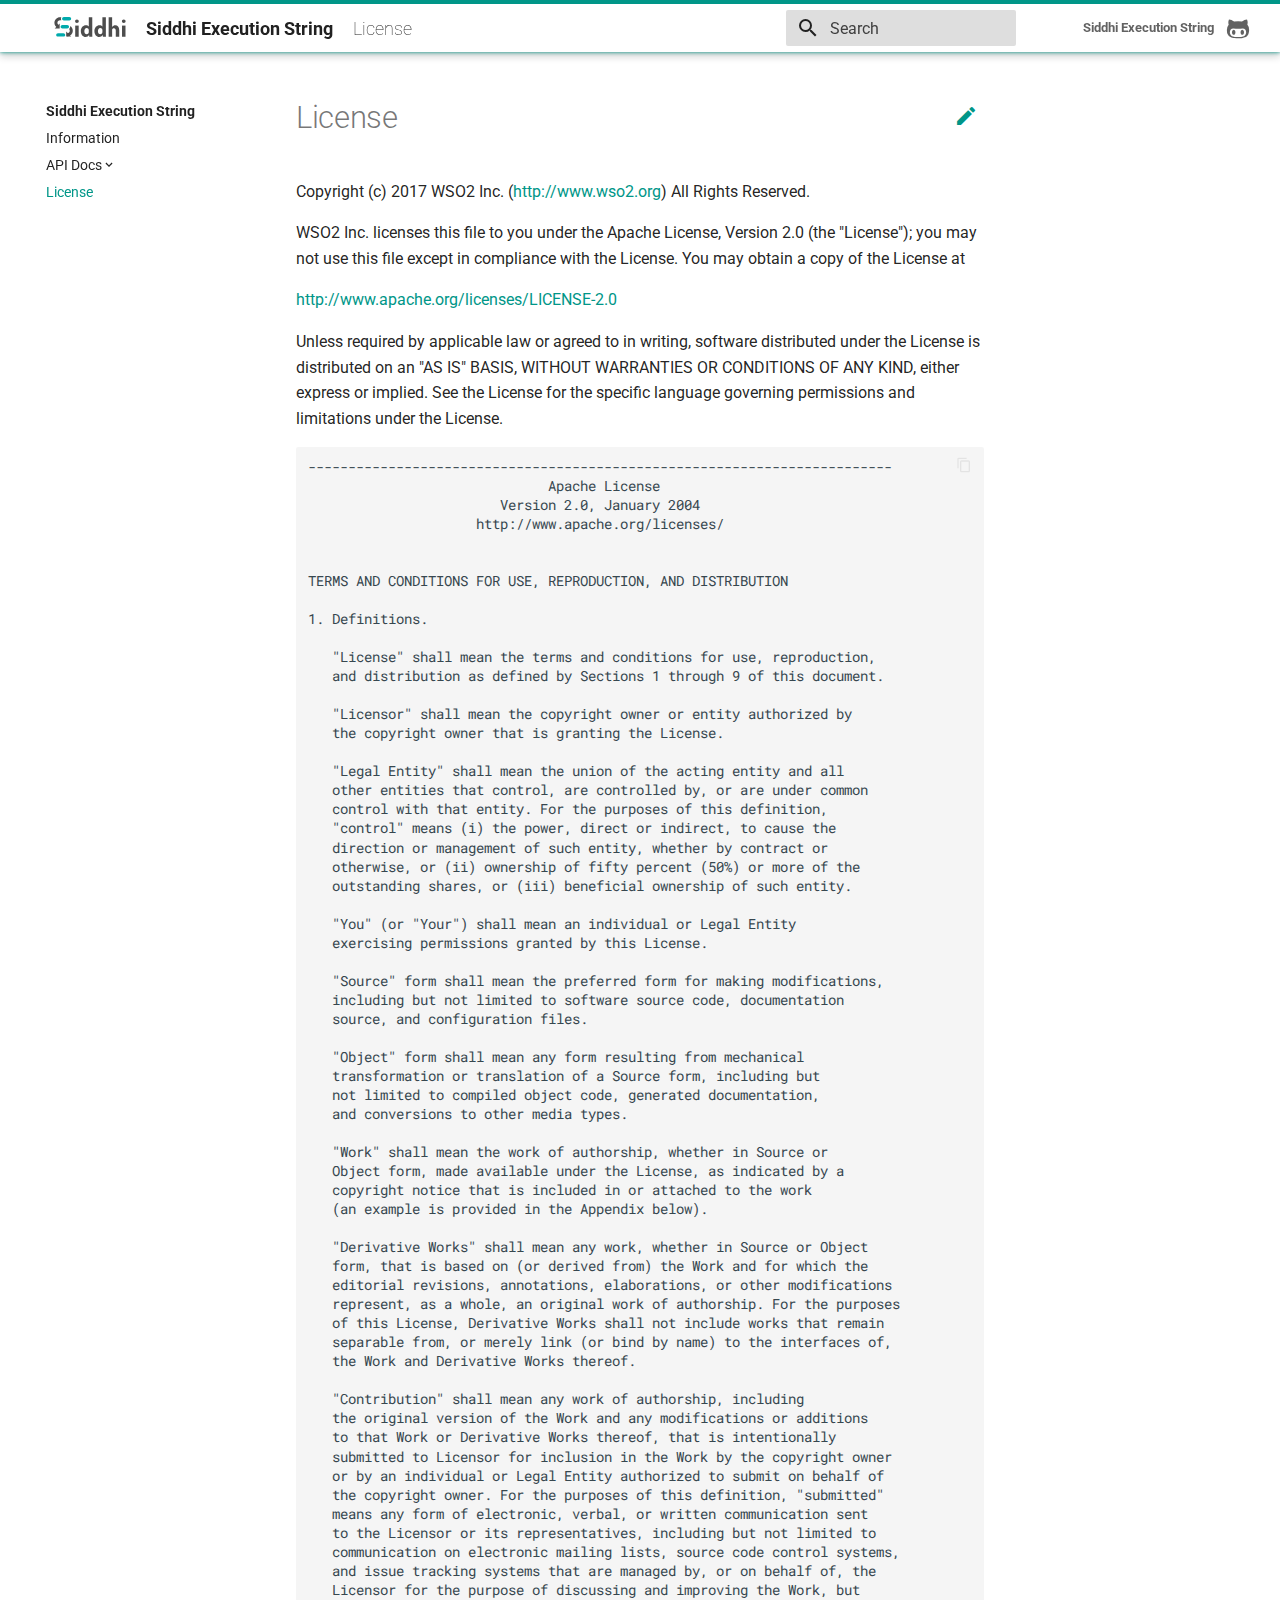
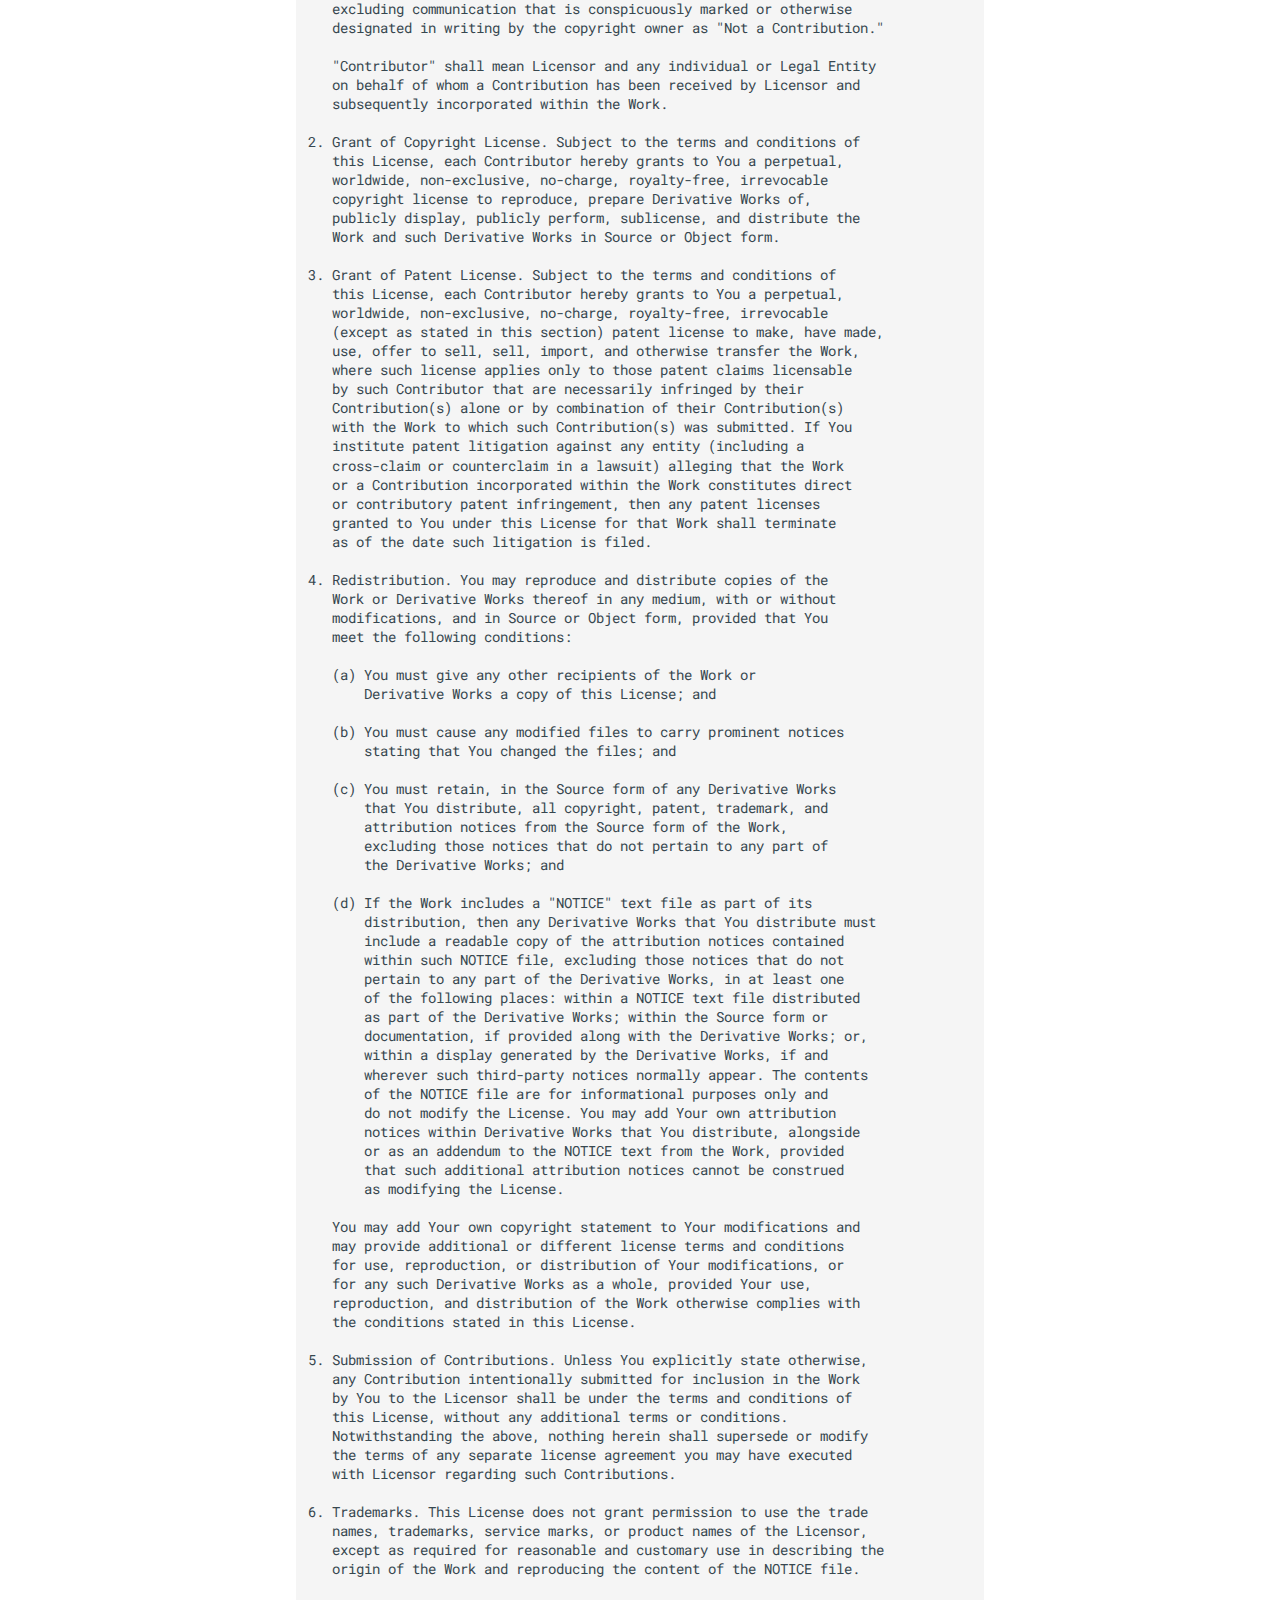
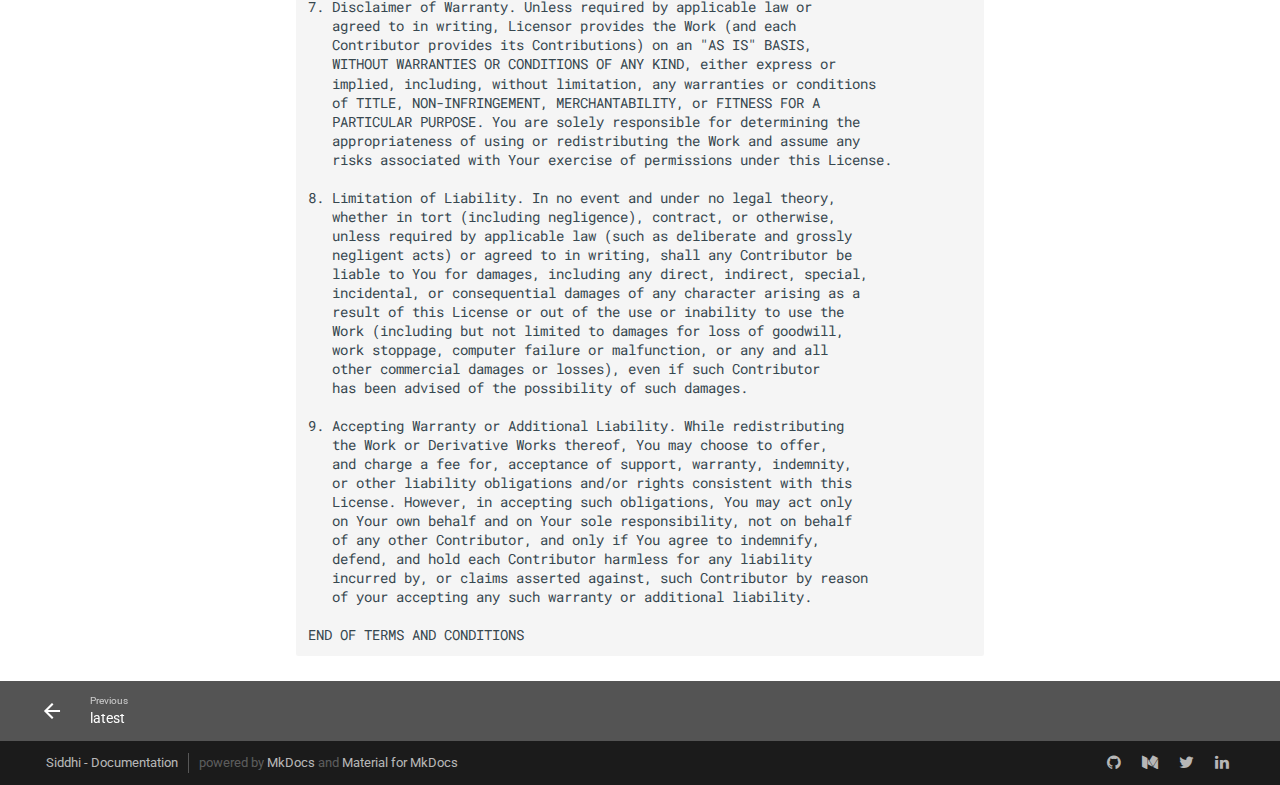
==== commit 1a6f23b4: "Deployed 6767ad8 with MkDocs version: 1.0.4" ====
--- a/license/index.html
+++ b/license/index.html
@@ -1,4 +1,4 @@
-<!doctype html><html lang="en" class="no-js"><head><meta charset="utf-8"><meta name="viewport" content="width=device-width,initial-scale=1"><meta http-equiv="x-ua-compatible" content="ie=edge"><meta name="description" content="Siddhi Execution String Extension"><meta name="lang:clipboard.copy" content="Copy to clipboard"><meta name="lang:clipboard.copied" content="Copied to clipboard"><meta name="lang:search.language" content="en"><meta name="lang:search.pipeline.stopwords" content="True"><meta name="lang:search.pipeline.trimmer" content="True"><meta name="lang:search.result.none" content="No matching documents"><meta name="lang:search.result.one" content="1 matching document"><meta name="lang:search.result.other" content="# matching documents"><meta name="lang:search.tokenizer" content="[\s\-]+"><link rel="shortcut icon" href="../images/favicon.ico"><meta name="generator" content="mkdocs-1.0.4, mkdocs-material-4.3.0"><title>License - Siddhi Execution String</title><link rel="stylesheet" href="../assets/stylesheets/application.4031d38b.css"><link rel="stylesheet" href="../assets/stylesheets/application-palette.224b79ff.css"><meta name="theme-color" content="#009688"><script src="../assets/javascripts/modernizr.74668098.js"></script><link href="https://fonts.gstatic.com" rel="preconnect" crossorigin><link rel="stylesheet" href="https://fonts.googleapis.com/css?family=Roboto:300,400,400i,700|Roboto+Mono&display=swap"><style>body,input{font-family:"Roboto","Helvetica Neue",Helvetica,Arial,sans-serif}code,kbd,pre{font-family:"Roboto Mono","Courier New",Courier,monospace}</style><link rel="stylesheet" href="../assets/fonts/material-icons.css"><link rel="stylesheet" href="../stylesheets/extra.css"><script>window.ga = window.ga || function() {
+<!doctype html><html lang="en" class="no-js"><head><meta charset="utf-8"><meta name="viewport" content="width=device-width,initial-scale=1"><meta http-equiv="x-ua-compatible" content="ie=edge"><meta name="description" content="Siddhi Execution String Extension"><meta name="lang:clipboard.copy" content="Copy to clipboard"><meta name="lang:clipboard.copied" content="Copied to clipboard"><meta name="lang:search.language" content="en"><meta name="lang:search.pipeline.stopwords" content="True"><meta name="lang:search.pipeline.trimmer" content="True"><meta name="lang:search.result.none" content="No matching documents"><meta name="lang:search.result.one" content="1 matching document"><meta name="lang:search.result.other" content="# matching documents"><meta name="lang:search.tokenizer" content="[\s\-]+"><link rel="shortcut icon" href="../images/favicon.ico"><meta name="generator" content="mkdocs-1.0.4, mkdocs-material-4.3.0"><title>License - Siddhi Execution String</title><link rel="stylesheet" href="../assets/stylesheets/application.4031d38b.css"><link rel="stylesheet" href="../assets/stylesheets/application-palette.224b79ff.css"><meta name="theme-color" content="#009688"><script src="../assets/javascripts/modernizr.74668098.js"></script><link href="https://fonts.gstatic.com" rel="preconnect" crossorigin><link rel="stylesheet" href="https://fonts.googleapis.com/css?family=Roboto:300,400,400i,700|Roboto+Mono&display=swap"><style>body,input{font-family:"Roboto","Helvetica Neue",Helvetica,Arial,sans-serif}code,kbd,pre{font-family:"Roboto Mono","Courier New",Courier,monospace}</style><link rel="stylesheet" href="../assets/fonts/material-icons.css"><link rel="stylesheet" href="../assets/stylesheets/extra.css"><script>window.ga = window.ga || function() {
     (ga.q = ga.q || []).push(arguments)
   }
   ga.l = +new Date
@@ -17,7 +17,7 @@
         }
       })
     }
-  })</script><script async src="https://www.google-analytics.com/analytics.js"></script></head><body dir="ltr" data-md-color-primary="teal" data-md-color-accent="teal"><svg class="md-svg"><defs><svg xmlns="http://www.w3.org/2000/svg" width="416" height="448" viewBox="0 0 416 448" id="__github"><path fill="currentColor" d="M160 304q0 10-3.125 20.5t-10.75 19T128 352t-18.125-8.5-10.75-19T96 304t3.125-20.5 10.75-19T128 256t18.125 8.5 10.75 19T160 304zm160 0q0 10-3.125 20.5t-10.75 19T288 352t-18.125-8.5-10.75-19T256 304t3.125-20.5 10.75-19T288 256t18.125 8.5 10.75 19T320 304zm40 0q0-30-17.25-51T296 232q-10.25 0-48.75 5.25Q229.5 240 208 240t-39.25-2.75Q130.75 232 120 232q-29.5 0-46.75 21T56 304q0 22 8 38.375t20.25 25.75 30.5 15 35 7.375 37.25 1.75h42q20.5 0 37.25-1.75t35-7.375 30.5-15 20.25-25.75T360 304zm56-44q0 51.75-15.25 82.75-9.5 19.25-26.375 33.25t-35.25 21.5-42.5 11.875-42.875 5.5T212 416q-19.5 0-35.5-.75t-36.875-3.125-38.125-7.5-34.25-12.875T37 371.5t-21.5-28.75Q0 312 0 260q0-59.25 34-99-6.75-20.5-6.75-42.5 0-29 12.75-54.5 27 0 47.5 9.875t47.25 30.875Q171.5 96 212 96q37 0 70 8 26.25-20.5 46.75-30.25T376 64q12.75 25.5 12.75 54.5 0 21.75-6.75 42 34 40 34 99.5z"/></svg></defs></svg> <input class="md-toggle" data-md-toggle="drawer" type="checkbox" id="__drawer" autocomplete="off"> <input class="md-toggle" data-md-toggle="search" type="checkbox" id="__search" autocomplete="off"> <label class="md-overlay" data-md-component="overlay" for="__drawer"></label><header class="md-header" data-md-component="header"><nav class="md-header-nav md-grid"><div class="md-flex"><div class="md-flex__cell md-flex__cell--shrink"><a href=".." title="Siddhi Execution String" class="md-header-nav__button md-logo"><img src="../images/siddhi-logo.svg" width="24" height="24"></a></div><div class="md-flex__cell md-flex__cell--shrink"><label class="md-icon md-icon--menu md-header-nav__button" for="__drawer"></label></div><div class="md-flex__cell md-flex__cell--stretch"><div class="md-flex__ellipsis md-header-nav__title" data-md-component="title"><span class="md-header-nav__topic">Siddhi Execution String</span><span class="md-header-nav__topic">License</span></div></div><div class="md-flex__cell md-flex__cell--shrink"><label class="md-icon md-icon--search md-header-nav__button" for="__search"></label><div class="md-search" data-md-component="search" role="dialog"><label class="md-search__overlay" for="__search"></label><div class="md-search__inner" role="search"><form class="md-search__form" name="search"><input type="text" class="md-search__input" name="query" placeholder="Search" autocapitalize="off" autocorrect="off" autocomplete="off" spellcheck="false" data-md-component="query" data-md-state="active"> <label class="md-icon md-search__icon" for="__search"></label> <button type="reset" class="md-icon md-search__icon" data-md-component="reset" tabindex="-1">&#xE5CD;</button></form><div class="md-search__output"><div class="md-search__scrollwrap" data-md-scrollfix><div class="md-search-result" data-md-component="result"><div class="md-search-result__meta">Type to start searching</div><ol class="md-search-result__list"></ol></div></div></div></div></div></div><div class="md-flex__cell md-flex__cell--shrink"><div class="md-header-nav__source"><a href="https://github.com/siddhi-io/siddhi-execution-string/" title="Go to repository" class="md-source" data-md-source="github"><div class="md-source__icon"><svg viewBox="0 0 24 24" width="24" height="24"><use xlink:href="#__github" width="24" height="24"></use></svg></div><div class="md-source__repository">Siddhi Execution String</div></a></div></div></div></nav></header><div class="md-container"><main class="md-main"><div class="md-main__inner md-grid" data-md-component="container"><div class="md-sidebar md-sidebar--primary" data-md-component="navigation"><div class="md-sidebar__scrollwrap"><div class="md-sidebar__inner"><nav class="md-nav md-nav--primary" data-md-level="0"><label class="md-nav__title md-nav__title--site" for="__drawer"><a href=".." title="Siddhi Execution String" class="md-nav__button md-logo"><img src="../images/siddhi-logo.svg" width="48" height="48"></a>Siddhi Execution String</label><div class="md-nav__source"><a href="https://github.com/siddhi-io/siddhi-execution-string/" title="Go to repository" class="md-source" data-md-source="github"><div class="md-source__icon"><svg viewBox="0 0 24 24" width="24" height="24"><use xlink:href="#__github" width="24" height="24"></use></svg></div><div class="md-source__repository">Siddhi Execution String</div></a></div><ul class="md-nav__list" data-md-scrollfix><li class="md-nav__item"><a href=".." title="Information" class="md-nav__link">Information</a></li><li class="md-nav__item md-nav__item--nested"><input class="md-toggle md-nav__toggle" data-md-toggle="nav-2" type="checkbox" id="nav-2"><label class="md-nav__link" for="nav-2">API Docs</label><nav class="md-nav" data-md-component="collapsible" data-md-level="1"><label class="md-nav__title" for="nav-2">API Docs</label><ul class="md-nav__list" data-md-scrollfix><li class="md-nav__item"><a href="../api/4.0.12/" title="4.0.12" class="md-nav__link">4.0.12</a></li><li class="md-nav__item"><a href="../api/4.0.11/" title="4.0.11" class="md-nav__link">4.0.11</a></li><li class="md-nav__item"><a href="../api/4.0.10/" title="4.0.10" class="md-nav__link">4.0.10</a></li><li class="md-nav__item"><a href="../api/4.0.9/" title="4.0.9" class="md-nav__link">4.0.9</a></li><li class="md-nav__item"><a href="../api/4.0.8/" title="4.0.8" class="md-nav__link">4.0.8</a></li><li class="md-nav__item"><a href="../api/4.0.7/" title="4.0.7" class="md-nav__link">4.0.7</a></li><li class="md-nav__item"><a href="../api/4.0.6/" title="4.0.6" class="md-nav__link">4.0.6</a></li><li class="md-nav__item"><a href="../api/4.0.5/" title="4.0.5" class="md-nav__link">4.0.5</a></li><li class="md-nav__item"><a href="../api/latest/" title="latest" class="md-nav__link">latest</a></li></ul></nav></li><li class="md-nav__item"><a href="https://siddhi.io/" title="Siddhi Home" class="md-nav__link">Siddhi Home</a></li><li class="md-nav__item"><a href="https://siddhi.io/redirect/docs.html" title="Siddhi Documentation" class="md-nav__link">Siddhi Documentation</a></li><li class="md-nav__item"><a href="https://siddhi.io/community/" title="Community" class="md-nav__link">Community</a></li><li class="md-nav__item md-nav__item--active"><input class="md-toggle md-nav__toggle" data-md-toggle="toc" type="checkbox" id="__toc"><a href="./" title="License" class="md-nav__link md-nav__link--active">License</a></li></ul></nav></div></div></div><div class="md-content"><article class="md-content__inner md-typeset"><a href="https://github.com/siddhi-io/siddhi-execution-string/blob/master/license.md" title="Edit this page" class="md-icon md-content__icon">&#xE3C9;</a><h1>License</h1><p>Copyright (c) 2017 WSO2 Inc. (<a href="http://www.wso2.org">http://www.wso2.org</a>) All Rights Reserved.</p>
+  })</script><script async src="https://www.google-analytics.com/analytics.js"></script></head><body dir="ltr" data-md-color-primary="teal" data-md-color-accent="teal"><svg class="md-svg"><defs><svg xmlns="http://www.w3.org/2000/svg" width="416" height="448" viewBox="0 0 416 448" id="__github"><path fill="currentColor" d="M160 304q0 10-3.125 20.5t-10.75 19T128 352t-18.125-8.5-10.75-19T96 304t3.125-20.5 10.75-19T128 256t18.125 8.5 10.75 19T160 304zm160 0q0 10-3.125 20.5t-10.75 19T288 352t-18.125-8.5-10.75-19T256 304t3.125-20.5 10.75-19T288 256t18.125 8.5 10.75 19T320 304zm40 0q0-30-17.25-51T296 232q-10.25 0-48.75 5.25Q229.5 240 208 240t-39.25-2.75Q130.75 232 120 232q-29.5 0-46.75 21T56 304q0 22 8 38.375t20.25 25.75 30.5 15 35 7.375 37.25 1.75h42q20.5 0 37.25-1.75t35-7.375 30.5-15 20.25-25.75T360 304zm56-44q0 51.75-15.25 82.75-9.5 19.25-26.375 33.25t-35.25 21.5-42.5 11.875-42.875 5.5T212 416q-19.5 0-35.5-.75t-36.875-3.125-38.125-7.5-34.25-12.875T37 371.5t-21.5-28.75Q0 312 0 260q0-59.25 34-99-6.75-20.5-6.75-42.5 0-29 12.75-54.5 27 0 47.5 9.875t47.25 30.875Q171.5 96 212 96q37 0 70 8 26.25-20.5 46.75-30.25T376 64q12.75 25.5 12.75 54.5 0 21.75-6.75 42 34 40 34 99.5z"/></svg></defs></svg> <input class="md-toggle" data-md-toggle="drawer" type="checkbox" id="__drawer" autocomplete="off"> <input class="md-toggle" data-md-toggle="search" type="checkbox" id="__search" autocomplete="off"> <label class="md-overlay" data-md-component="overlay" for="__drawer"></label><header class="md-header" data-md-component="header"><nav class="md-header-nav md-grid"><div class="md-flex"><div class="md-flex__cell md-flex__cell--shrink"><a href=".." title="Siddhi Execution String" class="md-header-nav__button md-logo"><img src="../images/siddhi-logo.svg" width="24" height="24"></a></div><div class="md-flex__cell md-flex__cell--shrink"><label class="md-icon md-icon--menu md-header-nav__button" for="__drawer"></label></div><div class="md-flex__cell md-flex__cell--stretch"><div class="md-flex__ellipsis md-header-nav__title" data-md-component="title"><span class="md-header-nav__topic">Siddhi Execution String</span><span class="md-header-nav__topic">License</span></div></div><div class="md-flex__cell md-flex__cell--shrink"><label class="md-icon md-icon--search md-header-nav__button" for="__search"></label><div class="md-search" data-md-component="search" role="dialog"><label class="md-search__overlay" for="__search"></label><div class="md-search__inner" role="search"><form class="md-search__form" name="search"><input type="text" class="md-search__input" name="query" placeholder="Search" autocapitalize="off" autocorrect="off" autocomplete="off" spellcheck="false" data-md-component="query" data-md-state="active"> <label class="md-icon md-search__icon" for="__search"></label> <button type="reset" class="md-icon md-search__icon" data-md-component="reset" tabindex="-1">&#xE5CD;</button></form><div class="md-search__output"><div class="md-search__scrollwrap" data-md-scrollfix><div class="md-search-result" data-md-component="result"><div class="md-search-result__meta">Type to start searching</div><ol class="md-search-result__list"></ol></div></div></div></div></div></div><div class="md-flex__cell md-flex__cell--shrink"><div class="md-header-nav__source"><a href="https://github.com/siddhi-io/siddhi-execution-string/" title="Go to repository" class="md-source" data-md-source="github"><div class="md-source__icon"><svg viewBox="0 0 24 24" width="24" height="24"><use xlink:href="#__github" width="24" height="24"></use></svg></div><div class="md-source__repository">Siddhi Execution String</div></a></div></div></div></nav></header><div class="md-container"><main class="md-main"><div class="md-main__inner md-grid" data-md-component="container"><div class="md-sidebar md-sidebar--primary" data-md-component="navigation"><div class="md-sidebar__scrollwrap"><div class="md-sidebar__inner"><nav class="md-nav md-nav--primary" data-md-level="0"><label class="md-nav__title md-nav__title--site" for="__drawer"><a href=".." title="Siddhi Execution String" class="md-nav__button md-logo"><img src="../images/siddhi-logo.svg" width="48" height="48"></a>Siddhi Execution String</label><div class="md-nav__source"><a href="https://github.com/siddhi-io/siddhi-execution-string/" title="Go to repository" class="md-source" data-md-source="github"><div class="md-source__icon"><svg viewBox="0 0 24 24" width="24" height="24"><use xlink:href="#__github" width="24" height="24"></use></svg></div><div class="md-source__repository">Siddhi Execution String</div></a></div><ul class="md-nav__list" data-md-scrollfix><li class="md-nav__item"><a href=".." title="Information" class="md-nav__link">Information</a></li><li class="md-nav__item md-nav__item--nested"><input class="md-toggle md-nav__toggle" data-md-toggle="nav-2" type="checkbox" id="nav-2"><label class="md-nav__link" for="nav-2">API Docs</label><nav class="md-nav" data-md-component="collapsible" data-md-level="1"><label class="md-nav__title" for="nav-2">API Docs</label><ul class="md-nav__list" data-md-scrollfix><li class="md-nav__item"><a href="../api/4.0.12/" title="4.0.12" class="md-nav__link">4.0.12</a></li><li class="md-nav__item"><a href="../api/4.0.11/" title="4.0.11" class="md-nav__link">4.0.11</a></li><li class="md-nav__item"><a href="../api/4.0.10/" title="4.0.10" class="md-nav__link">4.0.10</a></li><li class="md-nav__item"><a href="../api/4.0.9/" title="4.0.9" class="md-nav__link">4.0.9</a></li><li class="md-nav__item"><a href="../api/4.0.8/" title="4.0.8" class="md-nav__link">4.0.8</a></li><li class="md-nav__item"><a href="../api/4.0.7/" title="4.0.7" class="md-nav__link">4.0.7</a></li><li class="md-nav__item"><a href="../api/4.0.6/" title="4.0.6" class="md-nav__link">4.0.6</a></li><li class="md-nav__item"><a href="../api/4.0.5/" title="4.0.5" class="md-nav__link">4.0.5</a></li><li class="md-nav__item"><a href="../api/latest/" title="latest" class="md-nav__link">latest</a></li></ul></nav></li><li class="md-nav__item md-nav__item--active"><input class="md-toggle md-nav__toggle" data-md-toggle="toc" type="checkbox" id="__toc"><a href="./" title="License" class="md-nav__link md-nav__link--active">License</a></li></ul></nav></div></div></div><div class="md-content"><article class="md-content__inner md-typeset"><a href="https://github.com/siddhi-io/siddhi-execution-string/blob/master/license.md" title="Edit this page" class="md-icon md-content__icon">&#xE3C9;</a><h1>License</h1><p>Copyright (c) 2017 WSO2 Inc. (<a href="http://www.wso2.org">http://www.wso2.org</a>) All Rights Reserved.</p>
 <p>WSO2 Inc. licenses this file to you under the Apache License,
 Version 2.0 (the "License"); you may not use this file except
 in compliance with the License.
@@ -207,4 +207,4 @@
    of your accepting any such warranty or additional liability.
 
 END OF TERMS AND CONDITIONS
-</code></pre></article></div></div></main><footer class="md-footer"><div class="md-footer-nav"><nav class="md-footer-nav__inner md-grid"><a href="../api/latest/" title="latest" class="md-flex md-footer-nav__link md-footer-nav__link--prev" rel="prev"><div class="md-flex__cell md-flex__cell--shrink"><i class="md-icon md-icon--arrow-back md-footer-nav__button"></i></div><div class="md-flex__cell md-flex__cell--stretch md-footer-nav__title"><span class="md-flex__ellipsis"><span class="md-footer-nav__direction">Previous</span>latest</span></div></a></nav></div><div class="md-footer-meta md-typeset"><div class="md-footer-meta__inner md-grid"><div class="md-footer-copyright"><div class="md-footer-copyright__highlight">Siddhi - Documentation</div>powered by <a href="https://www.mkdocs.org">MkDocs</a> and <a href="https://squidfunk.github.io/mkdocs-material/">Material for MkDocs</a></div><div class="md-footer-social"><link rel="stylesheet" href="../assets/fonts/font-awesome.css"> <a href="https://github.com/siddhi-io/siddhi" class="md-footer-social__link fa fa-github"></a>  <a href="https://medium.com/siddhi-io" class="md-footer-social__link fa fa-medium"></a>  <a href="https://twitter.com/siddhi_io" class="md-footer-social__link fa fa-twitter"></a>  <a href="https://www.linkedin.com/groups/13553064" class="md-footer-social__link fa fa-linkedin"></a> </div></div></div></footer></div><script src="../assets/javascripts/application.b260a35d.js"></script><script>app.initialize({version:"1.0.4",url:{base:".."}})</script></body></html>+</code></pre></article></div></div></main><footer class="md-footer"><div class="md-footer-nav"><nav class="md-footer-nav__inner md-grid"><a href="../api/latest/" title="latest" class="md-flex md-footer-nav__link md-footer-nav__link--prev" rel="prev"><div class="md-flex__cell md-flex__cell--shrink"><i class="md-icon md-icon--arrow-back md-footer-nav__button"></i></div><div class="md-flex__cell md-flex__cell--stretch md-footer-nav__title"><span class="md-flex__ellipsis"><span class="md-footer-nav__direction">Previous</span>latest</span></div></a></nav></div><div class="md-footer-meta md-typeset"><div class="md-footer-meta__inner md-grid"><div class="md-footer-copyright"><div class="md-footer-copyright__highlight">Siddhi - Documentation</div>powered by <a href="https://www.mkdocs.org">MkDocs</a> and <a href="https://squidfunk.github.io/mkdocs-material/">Material for MkDocs</a></div><div class="md-footer-social"><link rel="stylesheet" href="../assets/fonts/font-awesome.css"> <a href="https://github.com/siddhi-io/siddhi" class="md-footer-social__link fa fa-github"></a>  <a href="https://medium.com/siddhi-io" class="md-footer-social__link fa fa-medium"></a>  <a href="https://twitter.com/siddhi_io" class="md-footer-social__link fa fa-twitter"></a>  <a href="https://www.linkedin.com/groups/13553064" class="md-footer-social__link fa fa-linkedin"></a> </div></div></div></footer></div><script src="../assets/javascripts/application.b260a35d.js"></script><script>app.initialize({version:"1.0.4",url:{base:".."}})</script><script src="../assets/javascripts/extra.js"></script></body></html>--- a/assets/stylesheets/extra.css
+++ b/assets/stylesheets/extra.css
@@ -0,0 +1,610 @@
+/*
+ * Copyright (c) 2017, WSO2 Inc. (http://www.wso2.org) All Rights Reserved.
+ *
+ * WSO2 Inc. licenses this file to you under the Apache License,
+ * Version 2.0 (the "License"); you may not use this file except
+ * in compliance with the License.
+ * You may obtain a copy of the License at
+ *
+ * http://www.apache.org/licenses/LICENSE-2.0
+ *
+ * Unless required by applicable law or agreed to in writing,
+ * software distributed under the License is distributed on an
+ * "AS IS" BASIS, WITHOUT WARRANTIES OR CONDITIONS OF ANY
+ * KIND, either express or implied. See the License for the
+ * specific language governing permissions and limitations
+ * under the License.
+ */
+
+
+.md-header-nav__button.md-logo img {
+    width: 80px;
+    height: 20px;
+    margin: 7px 0;
+}
+
+.md-content__icon,
+.md-footer-nav__button,
+.md-header-nav__button,
+.md-nav__button,
+.md-nav__title::before,
+.md-search-result__article--document::before {
+    margin: 0.3rem;
+    padding: 0;
+}
+
+.extension-title-low {
+    font-weight: 100;
+    padding-left: 15px;
+}
+
+.extension-title {
+    font-weight: 700;
+    margin-right: 5px;
+}
+
+.extension-title:hover {
+    opacity: .7;
+}
+
+.md-header-nav__title {
+    padding: 1px 0;
+}
+
+@media (max-width: 1219px) {
+
+    html .md-nav--primary .md-nav__title--site .md-nav__button {
+        width: 7rem;
+    }
+}
+
+.md-main > .md-main__inner > .md-content {
+    -webkit-transition: margin 0.2s linear;
+    -khtml-transition: margin 0.2s linear;
+    -moz-transition: margin 0.2s linear;
+    -ms-transition: margin 0.2s linear;
+    transition: margin 0.2s linear;
+}
+
+.md-main .md-sidebar.md-sidebar--secondary {
+    -webkit-transition: width 0.2s linear;
+    -khtml-transition: width 0.2s linear;
+    -moz-transition: width 0.2s linear;
+    -ms-transition: width 0.2s linear;
+    transition: width 0.2s linear;
+    padding-bottom: 80px;
+}
+
+.md-main.hide-toc .md-content {
+    margin-right: 0;
+}
+
+.md-main.hide-toc .md-sidebar.md-sidebar--secondary {
+    width: 0;
+}
+
+.md-header {
+    height: 2.6rem;
+}
+
+.md-header-nav__topic {
+    top: 0;
+    margin-top: .2rem;
+    font-weight: bold;
+    color: darkslategray;
+}
+
+/*White header*/
+[data-md-color-primary=teal] .md-header {
+    background-color: #ffffff;
+    color: #212121;
+    border-top: 4px solid #009688;
+    box-shadow: 0 0 0.2rem #009688, 0 0.2rem 0.4rem rgba(0,0,0,.2);
+}
+
+.md-header-nav__button.md-logo > img {
+    width: 60px;
+}
+
+@media only screen and (min-width: 76.25em) {
+    [data-md-color-primary=deep-orange] .md-tabs {
+        background-color: #404040;
+    }
+
+    .md-source {
+        padding-right: 0;
+        text-align: right;
+        opacity: 0.7;
+    }
+}
+
+html .md-typeset .superfences-tabs > label:hover {
+    color: #009688;
+}
+
+.md-search__input {
+    background-color: #dedede;
+}
+
+.md-search__input::placeholder {
+    color: #404040;
+}
+
+.md-nav-link-wrapper {
+    display: block;
+    margin-top: .625em;
+    transition: color .125s;
+    text-overflow: ellipsis;
+    cursor: pointer;
+    overflow: hidden
+}
+
+.md-nav__item--nested > .md-nav-link-wrapper > .md-nav__link {
+    display: inline;
+}
+
+.md-nav__item--nested > .md-nav-link-wrapper > .md-nav__link:after {
+    content: "\E313";
+    display: inline-block;
+    vertical-align: middle;
+}
+
+.md-nav__item--nested .md-nav__toggle:checked ~ .md-nav-link-wrapper > .md-nav__link:after {
+    -webkit-transform: rotateX(180deg);
+    transform: rotateX(180deg)
+}
+
+[data-md-color-primary=deep-orange] .md-nav-link-wrapper a:focus,
+[data-md-color-primary=deep-orange] .md-nav-link-wrapper a:hover {
+    color: #009688;
+}
+
+.md-version-select {
+    width: 100%;
+    height: 2.5rem;
+    padding-left: .5rem;
+    transition: background-color .25s cubic-bezier(.1, .7, .1, 1), color .25s cubic-bezier(.1, .7, .1, 1);
+    background-color: rgba(0, 0, 0, .26);
+    color: inherit;
+    margin-bottom: 2rem;
+    border-radius: .2rem;
+}
+
+.md-tabs {
+    overflow: visible;
+}
+
+.mb-tabs__dropdown {
+    position: relative;
+}
+
+.md-tabs__dropdown-link:after {
+    font-family: Material Icons;
+    font-style: normal;
+    font-variant: normal;
+    font-weight: 400;
+    line-height: 1;
+    text-transform: none;
+    white-space: nowrap;
+    speak: none;
+    word-wrap: normal;
+    direction: ltr;
+    content: "\E313";
+    display: inline-block;
+    vertical-align: middle;
+    margin-left: .2rem;
+}
+
+.mb-tabs__dropdown.group-select {
+    background-color: #737373;
+}
+
+.md-header__version-select {
+    overflow: visible;
+}
+
+.mb-tabs__dropdown .mb-tabs__dropdown-content {
+    position: absolute;
+    left: 0;
+    top: 3.5em;
+    -webkit-transition: all .2s cubic-bezier(.680, 0, .265, 1);
+    transition: all .2s;
+    -webkit-transform: scale(0);
+    transform: scale(0);
+    -webkit-transform-origin: 0 0;
+    transform-origin: top left;
+    box-shadow: 0 2px 4px 0 rgba(0, 0, 0, .16), 0 2px 8px 0 rgba(0, 0, 0, .12);
+    background: #fff;
+    font-size: 1.4rem;
+    color: #242424;
+    padding: 0;
+    z-index: 1;
+}
+
+.mb-tabs__dropdown .mb-tabs__dropdown-content .md-tabs__item {
+    padding: 0;
+}
+
+.mb-tabs__dropdown .mb-tabs__dropdown-content li {
+    display: block;
+    width: 100%;
+    opacity: 0;
+    transform: translate(-20px, 0);
+}
+
+.mb-tabs__dropdown.open .mb-tabs__dropdown-content li {
+    display: block;
+    transition: all .4s;
+    opacity: 1;
+    transform: translate(0, 0);
+    height: auto;
+}
+
+.mb-tabs__dropdown ul li a {
+    width: 100%;
+    padding: .5rem;
+    white-space: pre;
+    box-sizing: border-box;
+    display: block;
+    font-size: .7rem;
+}
+
+.mb-tabs__dropdown ul li a:hover {
+    background: #ebebeb;
+}
+
+.mb-tabs__dropdown.open .mb-tabs__dropdown-content {
+    -webkit-transform: scale(1);
+    transform: scale(1);
+    transition-timing-function: cubic-bezier(.680, 0, .265, 1);
+}
+
+.hljs-title,
+.hljs-section {
+    color: #009688;
+    font-weight: normal;
+}
+
+.hljs-type,
+.hljs-string,
+.hljs-number,
+.hljs-selector-id,
+.hljs-selector-class,
+.hljs-quote,
+.hljs-template-tag,
+.hljs-deletion {
+    color: #009688;
+}
+
+.home_icon {
+    height: 45px;
+    margin-right: -12px;
+    vertical-align: middle;
+}
+
+.home_icon a {
+    margin-top: 4px;
+}
+
+.home_icon a i {
+    font-size: 25px;
+}
+
+.md-nav__link[data-md-state=blur] {
+    color: rgba(0, 0, 0, .54);
+}
+
+.quick_links {
+    float: right;
+}
+
+.md-tabs__list {
+    display: inline-block;
+}
+
+.nav_link {
+    color: #fff;
+    font-size: 22px;
+    -webkit-transition: right 0.2s linear;
+    -khtml-transition: right 0.2s linear;
+    -moz-transition: right 0.2s linear;
+    -ms-transition: right 0.2s linear;
+    transition: right 0.2s linear, color .25s, opacity .1s;
+    z-index: 2;
+    padding-left: 20px;
+    opacity: 0;
+    display: none;
+}
+
+.nav_link.active:hover {
+    opacity: 1;
+}
+
+.edit_link.active {
+    display: block;
+    opacity: 0.7;
+    margin-top: 18px;
+}
+
+.md-header-nav {
+    padding-right: 0;
+}
+
+@media only screen and (min-width: 76.25em) {
+    .md-search__inner {
+        margin-right: 0;
+    }
+}
+
+@media only screen and (min-width: 60em) {
+    .md-search {
+        padding-right: 0;
+    }
+}
+
+@media only screen and (max-width: 76.1875em) {
+    html .md-nav--primary .md-nav__title--site .md-nav__button {
+        font-size: 1.9rem;
+        padding: 0 0 0 .4rem;
+        height: 2.2rem;
+    }
+
+    html .md-nav--primary .md-nav__title {
+        padding: 2.5rem .8rem .2rem;
+        line-height: .9rem;
+        white-space: unset;
+        background-color: rgba(0, 0, 0, .01);
+        border-top: 3px solid #009688;
+        box-shadow: 0 0 0.2rem rgba(0, 0, 0, .1), 0 0.2rem 0.4rem rgba(0, 0, 0, .2);
+    }
+
+    html [data-md-color-primary=teal] .md-nav--primary .md-nav__title--site {
+        background-color: #fff;
+        border-top: 3px solid #009688;
+        box-shadow: 0 0 0.2rem rgba(0, 0, 0, .1), 0 0.2rem 0.4rem rgba(0, 0, 0, .2);
+        color: transparent;
+    }
+
+    .md-header-nav__source {
+        display: block;
+    }
+
+    .md-source__icon + .md-source__repository {
+        display: none;
+    }
+
+}
+
+.feedbackBtn {
+    transition: all 450ms cubic-bezier(0.23, 1, 0.32, 1) 0ms;
+    background: rgb(38, 50, 56);;
+    color: #fff;
+    font-size: .7rem;
+    position: fixed;
+    right: 0;
+    top: 50%;
+    border-radius: 6px 0px 0px 6px;
+    writing-mode: vertical-lr;
+    padding: 15px 2px;
+    line-height: 30px;
+    box-shadow: 0 1px 0 rgba(153, 153, 153, 0.25) inset, 0 -1px 0 rgba(0, 0, 0, 0.25) inset;
+}
+
+.feedbackBtn:hover {
+    background-color: #3c464c;
+}
+
+.md-footer-nav {
+    background-color: rgba(0, 0, 0, 0.67);
+}
+
+.md-footer-nav__link {
+    padding-top: .4rem;
+    padding-bottom: 0;
+}
+
+.md-footer-nav__inner {
+    height: 3rem;
+    overflow: hidden;
+}
+
+.md-footer-nav__direction {
+    font-size: .5rem;
+    top: 3px;
+}
+
+.md-footer-nav__title {
+    font-size: .7rem;
+}
+
+.md-footer-nav .md-flex__cell {
+    vertical-align: baseline;
+}
+
+.md-footer-copyright__highlight {
+    padding-right: 10px;
+    border-right: 1px solid #575757;
+    margin-right: 10px;
+    display: inline-block;
+}
+
+.text--replace {
+    overflow: hidden;
+    color: transparent;
+    text-indent: 100%;
+    white-space: nowrap
+}
+
+.cd-top {
+    position: fixed;
+    bottom: 20px;
+    right: 20px;
+    display: inline-block;
+    height: 40px;
+    width: 40px;
+    box-shadow: 0 0 10px rgba(0, 0, 0, 0.05);
+    background: url(../lib/backtotop/img/cd-top-arrow.svg) no-repeat center 50%;
+    background-color: hsla(174, 100%, 29%, 0.8);
+}
+
+.js .cd-top {
+    visibility: hidden;
+    opacity: 0;
+    transition: opacity .3s, visibility .3s, background-color .3s
+}
+
+.js .cd-top--is-visible {
+    visibility: visible;
+    opacity: 1
+}
+
+.js .cd-top--fade-out {
+    opacity: .5
+}
+
+.js .cd-top:hover {
+    background-color: hsl(174, 100%, 29%);
+    opacity: 1
+}
+
+.md-tabs .md-tabs__link {
+    opacity: 0.7 !important;
+    -webkit-transform: translateY(50%);
+    transform: translateY(50%);
+    transition: color .25s, opacity .1s, -webkit-transform 0s .4s;
+    transition: color .25s, transform 0s .4s, opacity .1s;
+    transition: color .25s, transform 0s .4s, opacity .1s, -webkit-transform 0s .4s;
+}
+
+.md-tabs .md-tabs__link.md-tabs__link--active,
+.md-tabs .md-tabs__link.md-tabs__link:hover {
+    opacity: 1 !important;
+}
+
+.md-tabs {
+    position: fixed !important;
+    z-index: 1;
+}
+
+.md-tabs__link {
+    margin-top: .4rem
+}
+
+.md-tabs[data-md-state=hidden] {
+    pointer-events: all;
+}
+
+.md-nav__source {
+    display: none;
+}
+
+@media only screen and (max-width: 1220px) {
+    .nav_link {
+        display: none;
+    }
+}
+
+.md-nav--secondary ul > li.md-nav__item {
+    border-left: 4px solid transparent;
+    transition: border 500ms;
+    margin-left: -3px;
+}
+
+.md-sidebar--secondary .md-nav--secondary > ul {
+    border-left: 2px solid #ccc;
+    margin-left: 3px;
+}
+
+.md-nav--secondary > ul li.md-nav__item.active {
+    border-color: #242424 !important;
+}
+
+.md-sidebar--secondary .md-nav--secondary > ul ul {
+    margin-left: -15px;
+}
+
+.md-sidebar--secondary .md-nav--secondary > ul ul > li {
+    padding-left: 30px;
+}
+
+.md-sidebar--secondary .md-nav--secondary > ul ul ul {
+    margin-left: -31px;
+}
+
+.md-sidebar--secondary .md-nav--secondary > ul ul ul > li {
+    padding-left: 45px;
+}
+
+.md-sidebar--secondary .md-nav--secondary > ul ul ul ul {
+    margin-left: -46px;
+}
+
+.md-sidebar--secondary .md-nav--secondary > ul ul ul ul > li {
+    padding-left: 60px;
+}
+
+.md-sidebar--secondary .md-nav--secondary > ul ul ul ul ul {
+    margin-left: -61px;
+}
+
+.md-sidebar--secondary .md-nav--secondary > ul ul ul ul ul > li {
+    padding-left: 75px;
+}
+
+.md-sidebar {
+    position: fixed;
+}
+
+@media screen and (min-width: 1220px) and (max-width: 1599px) {
+    .nav_link {
+        top: 62px;
+    }
+}
+
+.md-header-nav__button.md-logo {
+
+}
+
+.md-header-nav__button.md-logo img {
+    width: 100px;
+    margin-right: 0;
+}
+
+.md-content__icon,
+.md-footer-nav__button,
+.md-header-nav__button,
+.md-nav__button,
+.md-nav__title::before,
+.md-search-result__article--document::before {
+    margin: 0.3rem;
+}
+
+.md-source__icon {
+    float: right;
+    text-align: right;
+    width: 1.8rem;
+}
+
+@media (min-width: 60em) {
+    .md-header-nav__source {
+        padding-right: 0;
+    }
+}
+
+.md-source {
+    opacity: 0.7;
+}
+
+.md-source:hover {
+    opacity: 1;
+}
+
+@media only screen and (min-width: 45em) {
+    .md-footer-social {
+        padding: 2px 0;
+    }
+}
+
+.md-nav__button img {
+    width: 150%;
+}
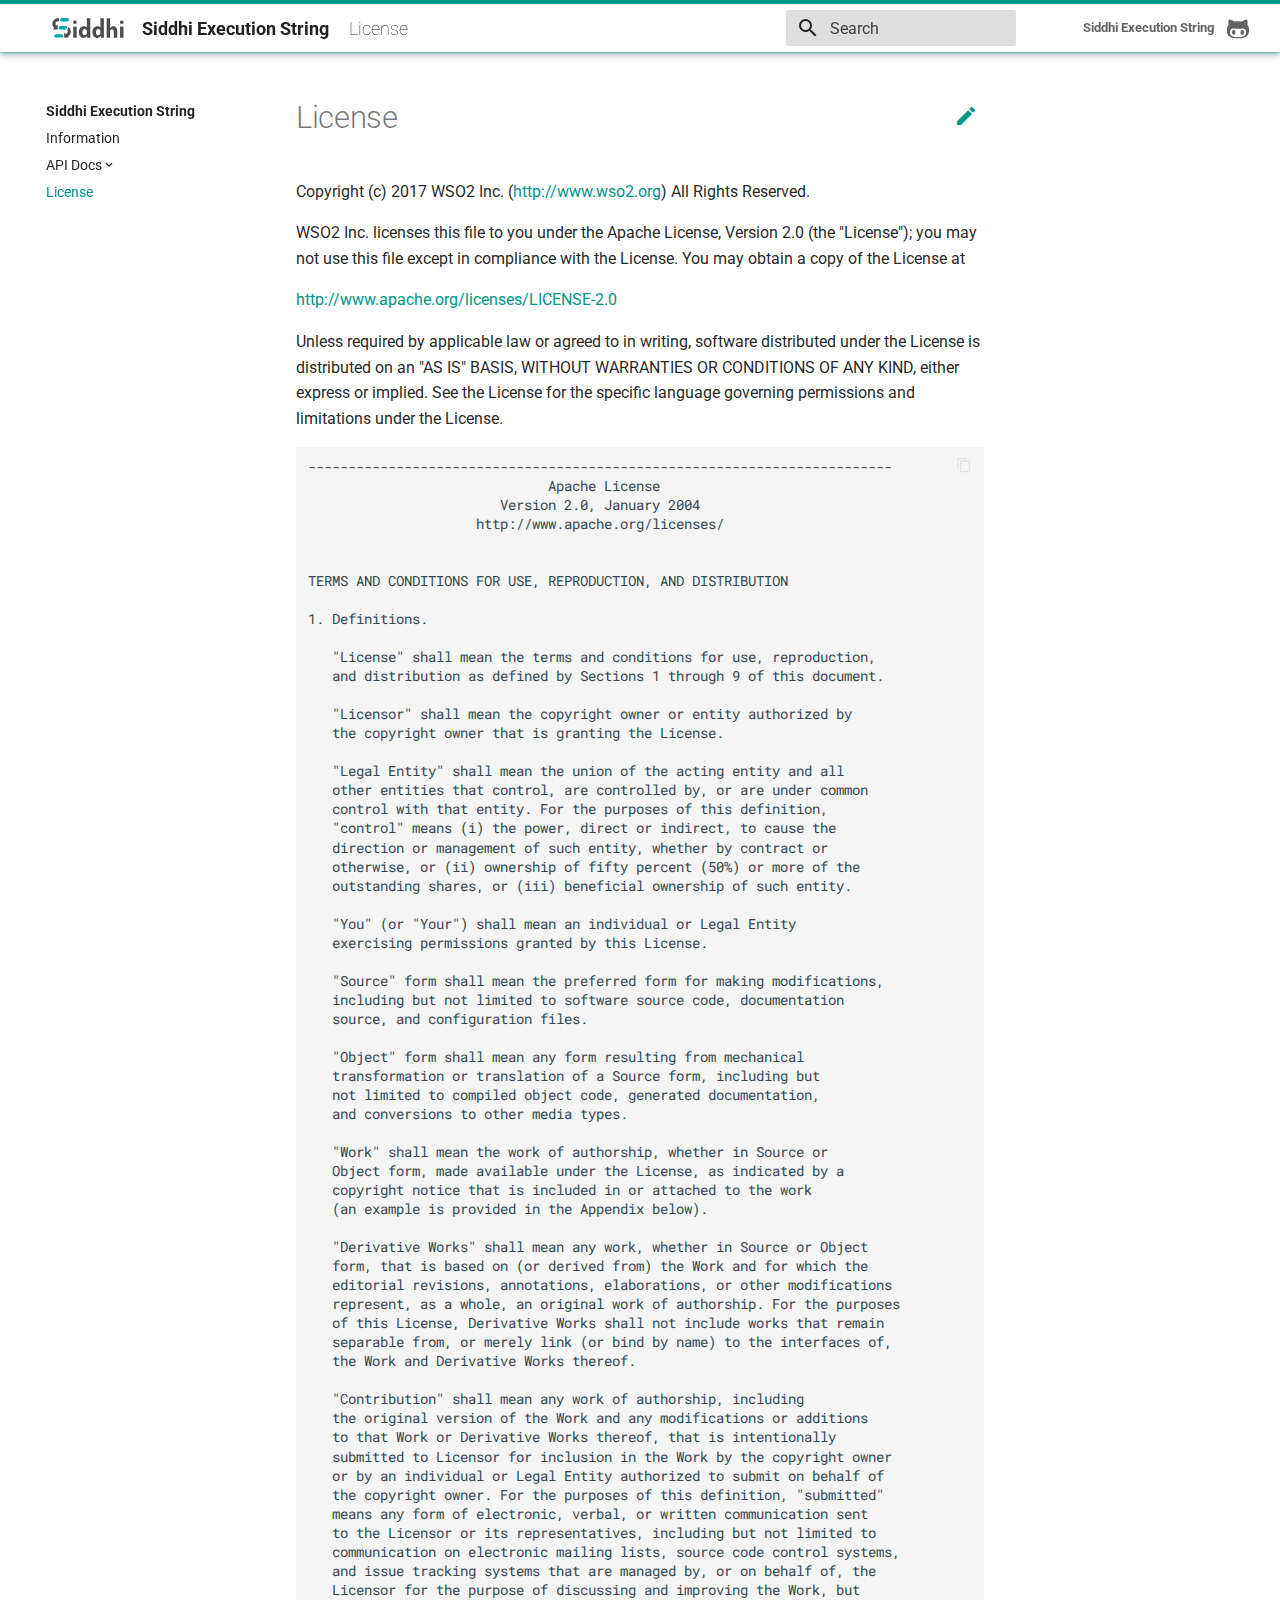
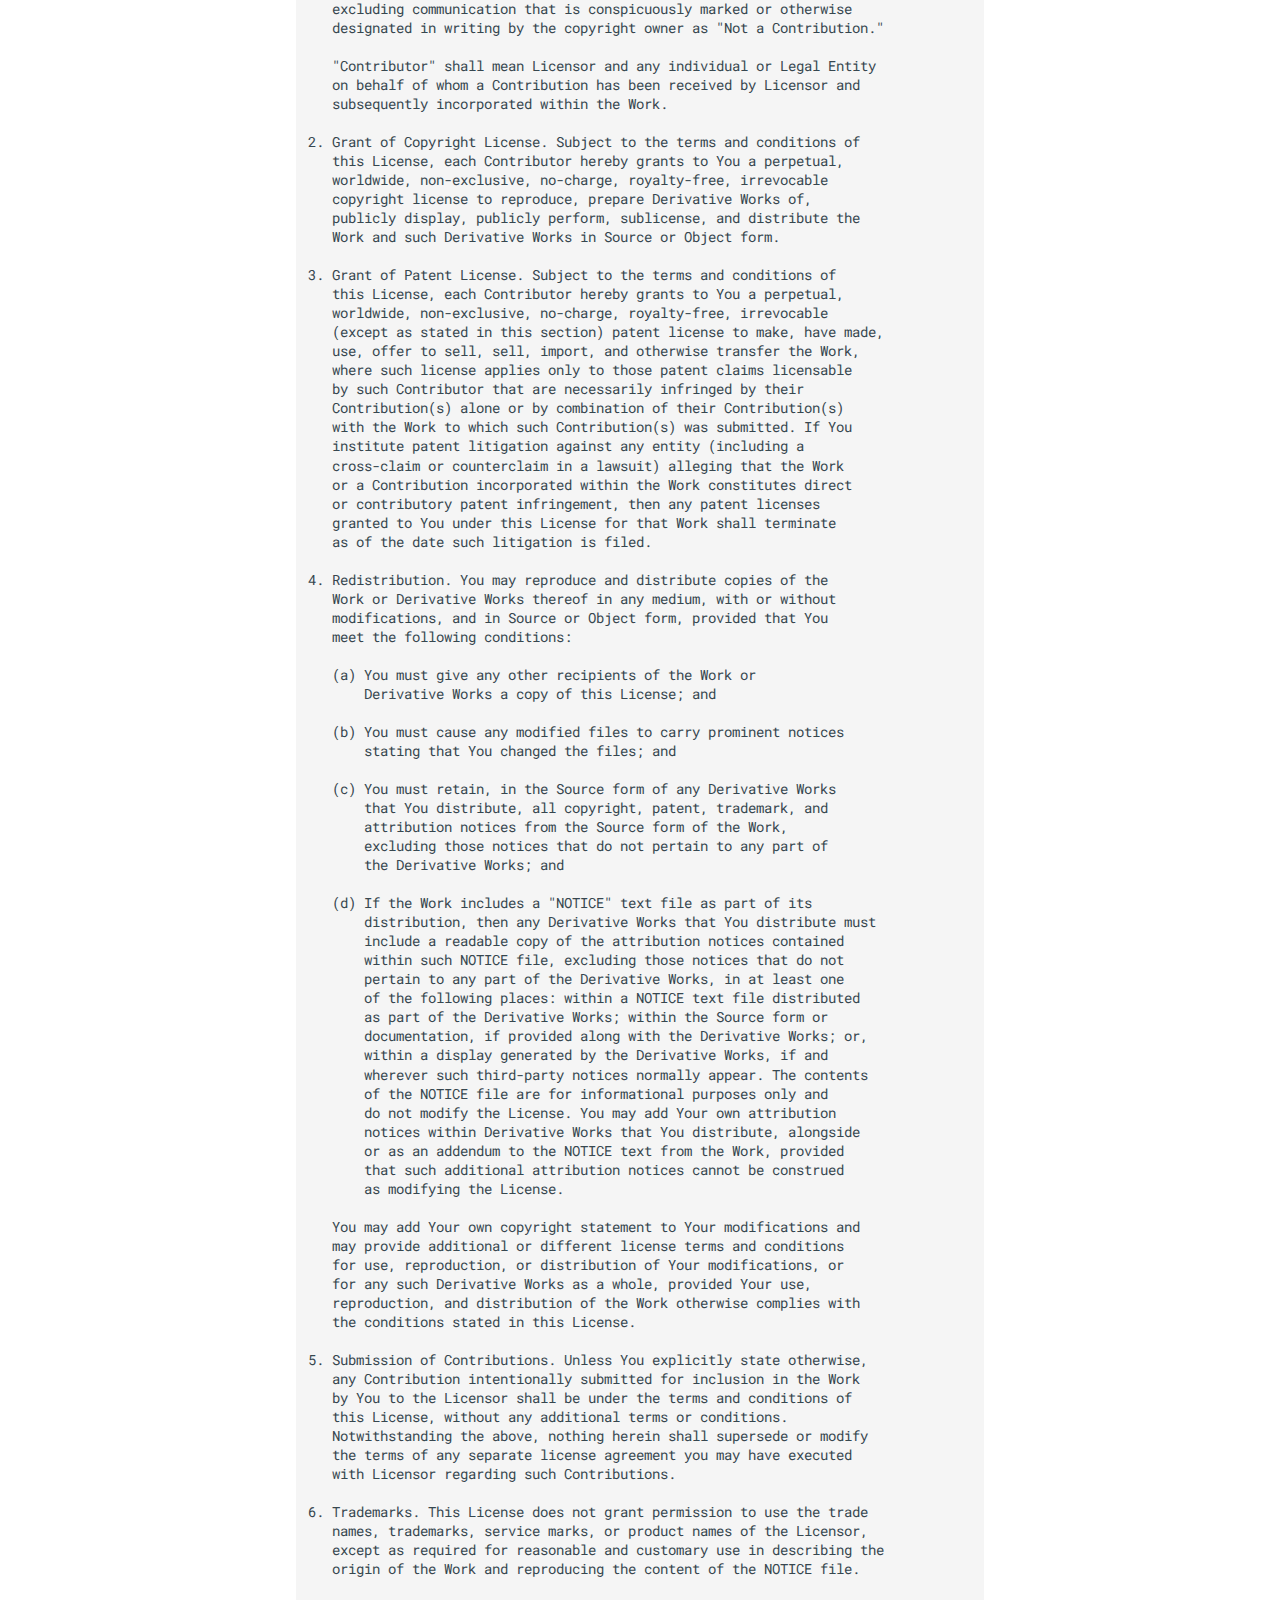
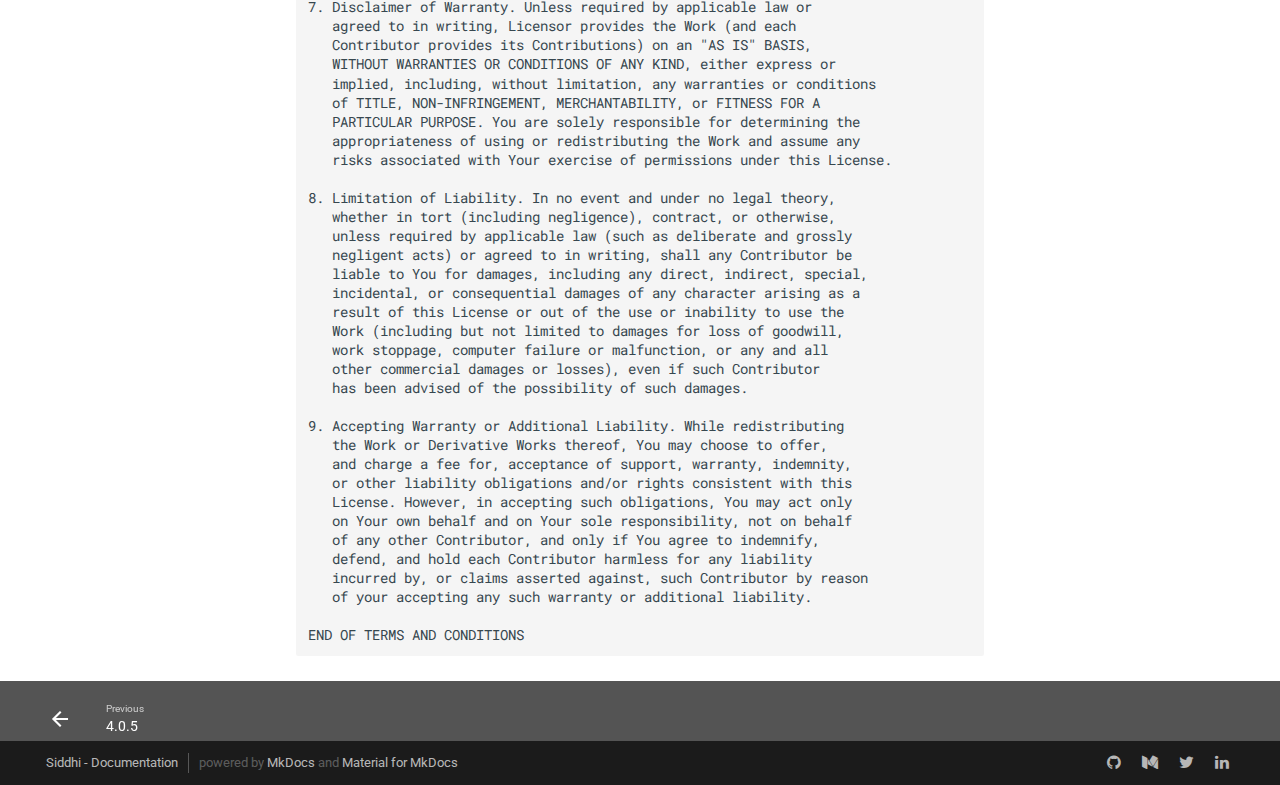
==== commit e0e9bb61: "[WSO2-Release] [Release 5.0.4-SNAPSHOT] update documentation for release 5.0.4-SNAPSHOT" ====
--- a/license/index.html
+++ b/license/index.html
@@ -17,7 +17,7 @@
         }
       })
     }
-  })</script><script async src="https://www.google-analytics.com/analytics.js"></script></head><body dir="ltr" data-md-color-primary="teal" data-md-color-accent="teal"><svg class="md-svg"><defs><svg xmlns="http://www.w3.org/2000/svg" width="416" height="448" viewBox="0 0 416 448" id="__github"><path fill="currentColor" d="M160 304q0 10-3.125 20.5t-10.75 19T128 352t-18.125-8.5-10.75-19T96 304t3.125-20.5 10.75-19T128 256t18.125 8.5 10.75 19T160 304zm160 0q0 10-3.125 20.5t-10.75 19T288 352t-18.125-8.5-10.75-19T256 304t3.125-20.5 10.75-19T288 256t18.125 8.5 10.75 19T320 304zm40 0q0-30-17.25-51T296 232q-10.25 0-48.75 5.25Q229.5 240 208 240t-39.25-2.75Q130.75 232 120 232q-29.5 0-46.75 21T56 304q0 22 8 38.375t20.25 25.75 30.5 15 35 7.375 37.25 1.75h42q20.5 0 37.25-1.75t35-7.375 30.5-15 20.25-25.75T360 304zm56-44q0 51.75-15.25 82.75-9.5 19.25-26.375 33.25t-35.25 21.5-42.5 11.875-42.875 5.5T212 416q-19.5 0-35.5-.75t-36.875-3.125-38.125-7.5-34.25-12.875T37 371.5t-21.5-28.75Q0 312 0 260q0-59.25 34-99-6.75-20.5-6.75-42.5 0-29 12.75-54.5 27 0 47.5 9.875t47.25 30.875Q171.5 96 212 96q37 0 70 8 26.25-20.5 46.75-30.25T376 64q12.75 25.5 12.75 54.5 0 21.75-6.75 42 34 40 34 99.5z"/></svg></defs></svg> <input class="md-toggle" data-md-toggle="drawer" type="checkbox" id="__drawer" autocomplete="off"> <input class="md-toggle" data-md-toggle="search" type="checkbox" id="__search" autocomplete="off"> <label class="md-overlay" data-md-component="overlay" for="__drawer"></label><header class="md-header" data-md-component="header"><nav class="md-header-nav md-grid"><div class="md-flex"><div class="md-flex__cell md-flex__cell--shrink"><a href=".." title="Siddhi Execution String" class="md-header-nav__button md-logo"><img src="../images/siddhi-logo.svg" width="24" height="24"></a></div><div class="md-flex__cell md-flex__cell--shrink"><label class="md-icon md-icon--menu md-header-nav__button" for="__drawer"></label></div><div class="md-flex__cell md-flex__cell--stretch"><div class="md-flex__ellipsis md-header-nav__title" data-md-component="title"><span class="md-header-nav__topic">Siddhi Execution String</span><span class="md-header-nav__topic">License</span></div></div><div class="md-flex__cell md-flex__cell--shrink"><label class="md-icon md-icon--search md-header-nav__button" for="__search"></label><div class="md-search" data-md-component="search" role="dialog"><label class="md-search__overlay" for="__search"></label><div class="md-search__inner" role="search"><form class="md-search__form" name="search"><input type="text" class="md-search__input" name="query" placeholder="Search" autocapitalize="off" autocorrect="off" autocomplete="off" spellcheck="false" data-md-component="query" data-md-state="active"> <label class="md-icon md-search__icon" for="__search"></label> <button type="reset" class="md-icon md-search__icon" data-md-component="reset" tabindex="-1">&#xE5CD;</button></form><div class="md-search__output"><div class="md-search__scrollwrap" data-md-scrollfix><div class="md-search-result" data-md-component="result"><div class="md-search-result__meta">Type to start searching</div><ol class="md-search-result__list"></ol></div></div></div></div></div></div><div class="md-flex__cell md-flex__cell--shrink"><div class="md-header-nav__source"><a href="https://github.com/siddhi-io/siddhi-execution-string/" title="Go to repository" class="md-source" data-md-source="github"><div class="md-source__icon"><svg viewBox="0 0 24 24" width="24" height="24"><use xlink:href="#__github" width="24" height="24"></use></svg></div><div class="md-source__repository">Siddhi Execution String</div></a></div></div></div></nav></header><div class="md-container"><main class="md-main"><div class="md-main__inner md-grid" data-md-component="container"><div class="md-sidebar md-sidebar--primary" data-md-component="navigation"><div class="md-sidebar__scrollwrap"><div class="md-sidebar__inner"><nav class="md-nav md-nav--primary" data-md-level="0"><label class="md-nav__title md-nav__title--site" for="__drawer"><a href=".." title="Siddhi Execution String" class="md-nav__button md-logo"><img src="../images/siddhi-logo.svg" width="48" height="48"></a>Siddhi Execution String</label><div class="md-nav__source"><a href="https://github.com/siddhi-io/siddhi-execution-string/" title="Go to repository" class="md-source" data-md-source="github"><div class="md-source__icon"><svg viewBox="0 0 24 24" width="24" height="24"><use xlink:href="#__github" width="24" height="24"></use></svg></div><div class="md-source__repository">Siddhi Execution String</div></a></div><ul class="md-nav__list" data-md-scrollfix><li class="md-nav__item"><a href=".." title="Information" class="md-nav__link">Information</a></li><li class="md-nav__item md-nav__item--nested"><input class="md-toggle md-nav__toggle" data-md-toggle="nav-2" type="checkbox" id="nav-2"><label class="md-nav__link" for="nav-2">API Docs</label><nav class="md-nav" data-md-component="collapsible" data-md-level="1"><label class="md-nav__title" for="nav-2">API Docs</label><ul class="md-nav__list" data-md-scrollfix><li class="md-nav__item"><a href="../api/4.0.12/" title="4.0.12" class="md-nav__link">4.0.12</a></li><li class="md-nav__item"><a href="../api/4.0.11/" title="4.0.11" class="md-nav__link">4.0.11</a></li><li class="md-nav__item"><a href="../api/4.0.10/" title="4.0.10" class="md-nav__link">4.0.10</a></li><li class="md-nav__item"><a href="../api/4.0.9/" title="4.0.9" class="md-nav__link">4.0.9</a></li><li class="md-nav__item"><a href="../api/4.0.8/" title="4.0.8" class="md-nav__link">4.0.8</a></li><li class="md-nav__item"><a href="../api/4.0.7/" title="4.0.7" class="md-nav__link">4.0.7</a></li><li class="md-nav__item"><a href="../api/4.0.6/" title="4.0.6" class="md-nav__link">4.0.6</a></li><li class="md-nav__item"><a href="../api/4.0.5/" title="4.0.5" class="md-nav__link">4.0.5</a></li><li class="md-nav__item"><a href="../api/latest/" title="latest" class="md-nav__link">latest</a></li></ul></nav></li><li class="md-nav__item md-nav__item--active"><input class="md-toggle md-nav__toggle" data-md-toggle="toc" type="checkbox" id="__toc"><a href="./" title="License" class="md-nav__link md-nav__link--active">License</a></li></ul></nav></div></div></div><div class="md-content"><article class="md-content__inner md-typeset"><a href="https://github.com/siddhi-io/siddhi-execution-string/blob/master/license.md" title="Edit this page" class="md-icon md-content__icon">&#xE3C9;</a><h1>License</h1><p>Copyright (c) 2017 WSO2 Inc. (<a href="http://www.wso2.org">http://www.wso2.org</a>) All Rights Reserved.</p>
+  })</script><script async src="https://www.google-analytics.com/analytics.js"></script></head><body dir="ltr" data-md-color-primary="teal" data-md-color-accent="teal"><svg class="md-svg"><defs><svg xmlns="http://www.w3.org/2000/svg" width="416" height="448" viewBox="0 0 416 448" id="__github"><path fill="currentColor" d="M160 304q0 10-3.125 20.5t-10.75 19T128 352t-18.125-8.5-10.75-19T96 304t3.125-20.5 10.75-19T128 256t18.125 8.5 10.75 19T160 304zm160 0q0 10-3.125 20.5t-10.75 19T288 352t-18.125-8.5-10.75-19T256 304t3.125-20.5 10.75-19T288 256t18.125 8.5 10.75 19T320 304zm40 0q0-30-17.25-51T296 232q-10.25 0-48.75 5.25Q229.5 240 208 240t-39.25-2.75Q130.75 232 120 232q-29.5 0-46.75 21T56 304q0 22 8 38.375t20.25 25.75 30.5 15 35 7.375 37.25 1.75h42q20.5 0 37.25-1.75t35-7.375 30.5-15 20.25-25.75T360 304zm56-44q0 51.75-15.25 82.75-9.5 19.25-26.375 33.25t-35.25 21.5-42.5 11.875-42.875 5.5T212 416q-19.5 0-35.5-.75t-36.875-3.125-38.125-7.5-34.25-12.875T37 371.5t-21.5-28.75Q0 312 0 260q0-59.25 34-99-6.75-20.5-6.75-42.5 0-29 12.75-54.5 27 0 47.5 9.875t47.25 30.875Q171.5 96 212 96q37 0 70 8 26.25-20.5 46.75-30.25T376 64q12.75 25.5 12.75 54.5 0 21.75-6.75 42 34 40 34 99.5z"/></svg></defs></svg> <input class="md-toggle" data-md-toggle="drawer" type="checkbox" id="__drawer" autocomplete="off"> <input class="md-toggle" data-md-toggle="search" type="checkbox" id="__search" autocomplete="off"> <label class="md-overlay" data-md-component="overlay" for="__drawer"></label><header class="md-header" data-md-component="header"><nav class="md-header-nav md-grid"><div class="md-flex"><div class="md-flex__cell md-flex__cell--shrink"><a href=".." title="Siddhi Execution String" class="md-header-nav__button md-logo"><img src="../images/siddhi-logo.svg" width="24" height="24"></a></div><div class="md-flex__cell md-flex__cell--shrink"><label class="md-icon md-icon--menu md-header-nav__button" for="__drawer"></label></div><div class="md-flex__cell md-flex__cell--stretch"><div class="md-flex__ellipsis md-header-nav__title" data-md-component="title"><span class="md-header-nav__topic">Siddhi Execution String</span><span class="md-header-nav__topic">License</span></div></div><div class="md-flex__cell md-flex__cell--shrink"><label class="md-icon md-icon--search md-header-nav__button" for="__search"></label><div class="md-search" data-md-component="search" role="dialog"><label class="md-search__overlay" for="__search"></label><div class="md-search__inner" role="search"><form class="md-search__form" name="search"><input type="text" class="md-search__input" name="query" placeholder="Search" autocapitalize="off" autocorrect="off" autocomplete="off" spellcheck="false" data-md-component="query" data-md-state="active"> <label class="md-icon md-search__icon" for="__search"></label> <button type="reset" class="md-icon md-search__icon" data-md-component="reset" tabindex="-1">&#xE5CD;</button></form><div class="md-search__output"><div class="md-search__scrollwrap" data-md-scrollfix><div class="md-search-result" data-md-component="result"><div class="md-search-result__meta">Type to start searching</div><ol class="md-search-result__list"></ol></div></div></div></div></div></div><div class="md-flex__cell md-flex__cell--shrink"><div class="md-header-nav__source"><a href="https://github.com/siddhi-io/siddhi-execution-string/" title="Go to repository" class="md-source" data-md-source="github"><div class="md-source__icon"><svg viewBox="0 0 24 24" width="24" height="24"><use xlink:href="#__github" width="24" height="24"></use></svg></div><div class="md-source__repository">Siddhi Execution String</div></a></div></div></div></nav></header><div class="md-container"><main class="md-main"><div class="md-main__inner md-grid" data-md-component="container"><div class="md-sidebar md-sidebar--primary" data-md-component="navigation"><div class="md-sidebar__scrollwrap"><div class="md-sidebar__inner"><nav class="md-nav md-nav--primary" data-md-level="0"><label class="md-nav__title md-nav__title--site" for="__drawer"><a href=".." title="Siddhi Execution String" class="md-nav__button md-logo"><img src="../images/siddhi-logo.svg" width="48" height="48"></a>Siddhi Execution String</label><div class="md-nav__source"><a href="https://github.com/siddhi-io/siddhi-execution-string/" title="Go to repository" class="md-source" data-md-source="github"><div class="md-source__icon"><svg viewBox="0 0 24 24" width="24" height="24"><use xlink:href="#__github" width="24" height="24"></use></svg></div><div class="md-source__repository">Siddhi Execution String</div></a></div><ul class="md-nav__list" data-md-scrollfix><li class="md-nav__item"><a href=".." title="Information" class="md-nav__link">Information</a></li><li class="md-nav__item md-nav__item--nested"><input class="md-toggle md-nav__toggle" data-md-toggle="nav-2" type="checkbox" id="nav-2"><label class="md-nav__link" for="nav-2">API Docs</label><nav class="md-nav" data-md-component="collapsible" data-md-level="1"><label class="md-nav__title" for="nav-2">API Docs</label><ul class="md-nav__list" data-md-scrollfix><li class="md-nav__item"><a href="../api/latest/" title="latest" class="md-nav__link">latest</a></li><li class="md-nav__item"><a href="../api/5.0.3/" title="5.0.3" class="md-nav__link">5.0.3</a></li><li class="md-nav__item"><a href="../api/5.0.2/" title="5.0.2" class="md-nav__link">5.0.2</a></li><li class="md-nav__item"><a href="../api/5.0.1/" title="5.0.1" class="md-nav__link">5.0.1</a></li><li class="md-nav__item"><a href="../api/5.0.0/" title="5.0.0" class="md-nav__link">5.0.0</a></li><li class="md-nav__item"><a href="../api/4.1.0/" title="4.1.0" class="md-nav__link">4.1.0</a></li><li class="md-nav__item"><a href="../api/4.0.26/" title="4.0.26" class="md-nav__link">4.0.26</a></li><li class="md-nav__item"><a href="../api/4.0.25/" title="4.0.25" class="md-nav__link">4.0.25</a></li><li class="md-nav__item"><a href="../api/4.0.24/" title="4.0.24" class="md-nav__link">4.0.24</a></li><li class="md-nav__item"><a href="../api/4.0.23/" title="4.0.23" class="md-nav__link">4.0.23</a></li><li class="md-nav__item"><a href="../api/4.0.22/" title="4.0.22" class="md-nav__link">4.0.22</a></li><li class="md-nav__item"><a href="../api/4.0.21/" title="4.0.21" class="md-nav__link">4.0.21</a></li><li class="md-nav__item"><a href="../api/4.0.20/" title="4.0.20" class="md-nav__link">4.0.20</a></li><li class="md-nav__item"><a href="../api/4.0.19/" title="4.0.19" class="md-nav__link">4.0.19</a></li><li class="md-nav__item"><a href="../api/4.0.18/" title="4.0.18" class="md-nav__link">4.0.18</a></li><li class="md-nav__item"><a href="../api/4.0.17/" title="4.0.17" class="md-nav__link">4.0.17</a></li><li class="md-nav__item"><a href="../api/4.0.16/" title="4.0.16" class="md-nav__link">4.0.16</a></li><li class="md-nav__item"><a href="../api/4.0.15/" title="4.0.15" class="md-nav__link">4.0.15</a></li><li class="md-nav__item"><a href="../api/4.0.14/" title="4.0.14" class="md-nav__link">4.0.14</a></li><li class="md-nav__item"><a href="../api/4.0.13/" title="4.0.13" class="md-nav__link">4.0.13</a></li><li class="md-nav__item"><a href="../api/4.0.12/" title="4.0.12" class="md-nav__link">4.0.12</a></li><li class="md-nav__item"><a href="../api/4.0.11/" title="4.0.11" class="md-nav__link">4.0.11</a></li><li class="md-nav__item"><a href="../api/4.0.10/" title="4.0.10" class="md-nav__link">4.0.10</a></li><li class="md-nav__item"><a href="../api/4.0.9/" title="4.0.9" class="md-nav__link">4.0.9</a></li><li class="md-nav__item"><a href="../api/4.0.8/" title="4.0.8" class="md-nav__link">4.0.8</a></li><li class="md-nav__item"><a href="../api/4.0.7/" title="4.0.7" class="md-nav__link">4.0.7</a></li><li class="md-nav__item"><a href="../api/4.0.6/" title="4.0.6" class="md-nav__link">4.0.6</a></li><li class="md-nav__item"><a href="../api/4.0.5/" title="4.0.5" class="md-nav__link">4.0.5</a></li></ul></nav></li><li class="md-nav__item md-nav__item--active"><input class="md-toggle md-nav__toggle" data-md-toggle="toc" type="checkbox" id="__toc"><a href="./" title="License" class="md-nav__link md-nav__link--active">License</a></li></ul></nav></div></div></div><div class="md-content"><article class="md-content__inner md-typeset"><a href="https://github.com/siddhi-io/siddhi-execution-string/blob/master/license.md" title="Edit this page" class="md-icon md-content__icon">&#xE3C9;</a><h1>License</h1><p>Copyright (c) 2017 WSO2 Inc. (<a href="http://www.wso2.org">http://www.wso2.org</a>) All Rights Reserved.</p>
 <p>WSO2 Inc. licenses this file to you under the Apache License,
 Version 2.0 (the "License"); you may not use this file except
 in compliance with the License.
@@ -207,4 +207,4 @@
    of your accepting any such warranty or additional liability.
 
 END OF TERMS AND CONDITIONS
-</code></pre></article></div></div></main><footer class="md-footer"><div class="md-footer-nav"><nav class="md-footer-nav__inner md-grid"><a href="../api/latest/" title="latest" class="md-flex md-footer-nav__link md-footer-nav__link--prev" rel="prev"><div class="md-flex__cell md-flex__cell--shrink"><i class="md-icon md-icon--arrow-back md-footer-nav__button"></i></div><div class="md-flex__cell md-flex__cell--stretch md-footer-nav__title"><span class="md-flex__ellipsis"><span class="md-footer-nav__direction">Previous</span>latest</span></div></a></nav></div><div class="md-footer-meta md-typeset"><div class="md-footer-meta__inner md-grid"><div class="md-footer-copyright"><div class="md-footer-copyright__highlight">Siddhi - Documentation</div>powered by <a href="https://www.mkdocs.org">MkDocs</a> and <a href="https://squidfunk.github.io/mkdocs-material/">Material for MkDocs</a></div><div class="md-footer-social"><link rel="stylesheet" href="../assets/fonts/font-awesome.css"> <a href="https://github.com/siddhi-io/siddhi" class="md-footer-social__link fa fa-github"></a>  <a href="https://medium.com/siddhi-io" class="md-footer-social__link fa fa-medium"></a>  <a href="https://twitter.com/siddhi_io" class="md-footer-social__link fa fa-twitter"></a>  <a href="https://www.linkedin.com/groups/13553064" class="md-footer-social__link fa fa-linkedin"></a> </div></div></div></footer></div><script src="../assets/javascripts/application.b260a35d.js"></script><script>app.initialize({version:"1.0.4",url:{base:".."}})</script><script src="../assets/javascripts/extra.js"></script></body></html>+</code></pre></article></div></div></main><footer class="md-footer"><div class="md-footer-nav"><nav class="md-footer-nav__inner md-grid"><a href="../api/4.0.5/" title="4.0.5" class="md-flex md-footer-nav__link md-footer-nav__link--prev" rel="prev"><div class="md-flex__cell md-flex__cell--shrink"><i class="md-icon md-icon--arrow-back md-footer-nav__button"></i></div><div class="md-flex__cell md-flex__cell--stretch md-footer-nav__title"><span class="md-flex__ellipsis"><span class="md-footer-nav__direction">Previous</span>4.0.5</span></div></a></nav></div><div class="md-footer-meta md-typeset"><div class="md-footer-meta__inner md-grid"><div class="md-footer-copyright"><div class="md-footer-copyright__highlight">Siddhi - Documentation</div>powered by <a href="https://www.mkdocs.org">MkDocs</a> and <a href="https://squidfunk.github.io/mkdocs-material/">Material for MkDocs</a></div><div class="md-footer-social"><link rel="stylesheet" href="../assets/fonts/font-awesome.css"> <a href="https://github.com/siddhi-io/siddhi" class="md-footer-social__link fa fa-github"></a>  <a href="https://medium.com/siddhi-io" class="md-footer-social__link fa fa-medium"></a>  <a href="https://twitter.com/siddhi_io" class="md-footer-social__link fa fa-twitter"></a>  <a href="https://www.linkedin.com/groups/13553064" class="md-footer-social__link fa fa-linkedin"></a> </div></div></div></footer></div><script src="../assets/javascripts/application.b260a35d.js"></script><script>app.initialize({version:"1.0.4",url:{base:".."}})</script><script src="../assets/javascripts/extra.js"></script></body></html>--- a/assets/stylesheets/extra.css
+++ b/assets/stylesheets/extra.css
@@ -20,17 +20,6 @@
 .md-header-nav__button.md-logo img {
     width: 80px;
     height: 20px;
-    margin: 7px 0;
-}
-
-.md-content__icon,
-.md-footer-nav__button,
-.md-header-nav__button,
-.md-nav__button,
-.md-nav__title::before,
-.md-search-result__article--document::before {
-    margin: 0.3rem;
-    padding: 0;
 }
 
 .extension-title-low {
@@ -49,13 +38,6 @@
 
 .md-header-nav__title {
     padding: 1px 0;
-}
-
-@media (max-width: 1219px) {
-
-    html .md-nav--primary .md-nav__title--site .md-nav__button {
-        width: 7rem;
-    }
 }
 
 .md-main > .md-main__inner > .md-content {
@@ -102,15 +84,7 @@
     box-shadow: 0 0 0.2rem #009688, 0 0.2rem 0.4rem rgba(0,0,0,.2);
 }
 
-.md-header-nav__button.md-logo > img {
-    width: 60px;
-}
-
 @media only screen and (min-width: 76.25em) {
-    [data-md-color-primary=deep-orange] .md-tabs {
-        background-color: #404040;
-    }
-
     .md-source {
         padding-right: 0;
         text-align: right;
@@ -157,106 +131,6 @@
 [data-md-color-primary=deep-orange] .md-nav-link-wrapper a:focus,
 [data-md-color-primary=deep-orange] .md-nav-link-wrapper a:hover {
     color: #009688;
-}
-
-.md-version-select {
-    width: 100%;
-    height: 2.5rem;
-    padding-left: .5rem;
-    transition: background-color .25s cubic-bezier(.1, .7, .1, 1), color .25s cubic-bezier(.1, .7, .1, 1);
-    background-color: rgba(0, 0, 0, .26);
-    color: inherit;
-    margin-bottom: 2rem;
-    border-radius: .2rem;
-}
-
-.md-tabs {
-    overflow: visible;
-}
-
-.mb-tabs__dropdown {
-    position: relative;
-}
-
-.md-tabs__dropdown-link:after {
-    font-family: Material Icons;
-    font-style: normal;
-    font-variant: normal;
-    font-weight: 400;
-    line-height: 1;
-    text-transform: none;
-    white-space: nowrap;
-    speak: none;
-    word-wrap: normal;
-    direction: ltr;
-    content: "\E313";
-    display: inline-block;
-    vertical-align: middle;
-    margin-left: .2rem;
-}
-
-.mb-tabs__dropdown.group-select {
-    background-color: #737373;
-}
-
-.md-header__version-select {
-    overflow: visible;
-}
-
-.mb-tabs__dropdown .mb-tabs__dropdown-content {
-    position: absolute;
-    left: 0;
-    top: 3.5em;
-    -webkit-transition: all .2s cubic-bezier(.680, 0, .265, 1);
-    transition: all .2s;
-    -webkit-transform: scale(0);
-    transform: scale(0);
-    -webkit-transform-origin: 0 0;
-    transform-origin: top left;
-    box-shadow: 0 2px 4px 0 rgba(0, 0, 0, .16), 0 2px 8px 0 rgba(0, 0, 0, .12);
-    background: #fff;
-    font-size: 1.4rem;
-    color: #242424;
-    padding: 0;
-    z-index: 1;
-}
-
-.mb-tabs__dropdown .mb-tabs__dropdown-content .md-tabs__item {
-    padding: 0;
-}
-
-.mb-tabs__dropdown .mb-tabs__dropdown-content li {
-    display: block;
-    width: 100%;
-    opacity: 0;
-    transform: translate(-20px, 0);
-}
-
-.mb-tabs__dropdown.open .mb-tabs__dropdown-content li {
-    display: block;
-    transition: all .4s;
-    opacity: 1;
-    transform: translate(0, 0);
-    height: auto;
-}
-
-.mb-tabs__dropdown ul li a {
-    width: 100%;
-    padding: .5rem;
-    white-space: pre;
-    box-sizing: border-box;
-    display: block;
-    font-size: .7rem;
-}
-
-.mb-tabs__dropdown ul li a:hover {
-    background: #ebebeb;
-}
-
-.mb-tabs__dropdown.open .mb-tabs__dropdown-content {
-    -webkit-transform: scale(1);
-    transform: scale(1);
-    transition-timing-function: cubic-bezier(.680, 0, .265, 1);
 }
 
 .hljs-title,
@@ -296,10 +170,6 @@
 
 .quick_links {
     float: right;
-}
-
-.md-tabs__list {
-    display: inline-block;
 }
 
 .nav_link {
@@ -349,20 +219,15 @@
         height: 2.2rem;
     }
 
-    html .md-nav--primary .md-nav__title {
-        padding: 2.5rem .8rem .2rem;
-        line-height: .9rem;
-        white-space: unset;
-        background-color: rgba(0, 0, 0, .01);
-        border-top: 3px solid #009688;
-        box-shadow: 0 0 0.2rem rgba(0, 0, 0, .1), 0 0.2rem 0.4rem rgba(0, 0, 0, .2);
+    .extension-title {
+        display: none;
     }
 
     html [data-md-color-primary=teal] .md-nav--primary .md-nav__title--site {
         background-color: #fff;
         border-top: 3px solid #009688;
         box-shadow: 0 0 0.2rem rgba(0, 0, 0, .1), 0 0.2rem 0.4rem rgba(0, 0, 0, .2);
-        color: transparent;
+        color: black;
     }
 
     .md-header-nav__source {
@@ -467,33 +332,6 @@
     opacity: 1
 }
 
-.md-tabs .md-tabs__link {
-    opacity: 0.7 !important;
-    -webkit-transform: translateY(50%);
-    transform: translateY(50%);
-    transition: color .25s, opacity .1s, -webkit-transform 0s .4s;
-    transition: color .25s, transform 0s .4s, opacity .1s;
-    transition: color .25s, transform 0s .4s, opacity .1s, -webkit-transform 0s .4s;
-}
-
-.md-tabs .md-tabs__link.md-tabs__link--active,
-.md-tabs .md-tabs__link.md-tabs__link:hover {
-    opacity: 1 !important;
-}
-
-.md-tabs {
-    position: fixed !important;
-    z-index: 1;
-}
-
-.md-tabs__link {
-    margin-top: .4rem
-}
-
-.md-tabs[data-md-state=hidden] {
-    pointer-events: all;
-}
-
 .md-nav__source {
     display: none;
 }
@@ -559,15 +397,6 @@
     .nav_link {
         top: 62px;
     }
-}
-
-.md-header-nav__button.md-logo {
-
-}
-
-.md-header-nav__button.md-logo img {
-    width: 100px;
-    margin-right: 0;
 }
 
 .md-content__icon,
